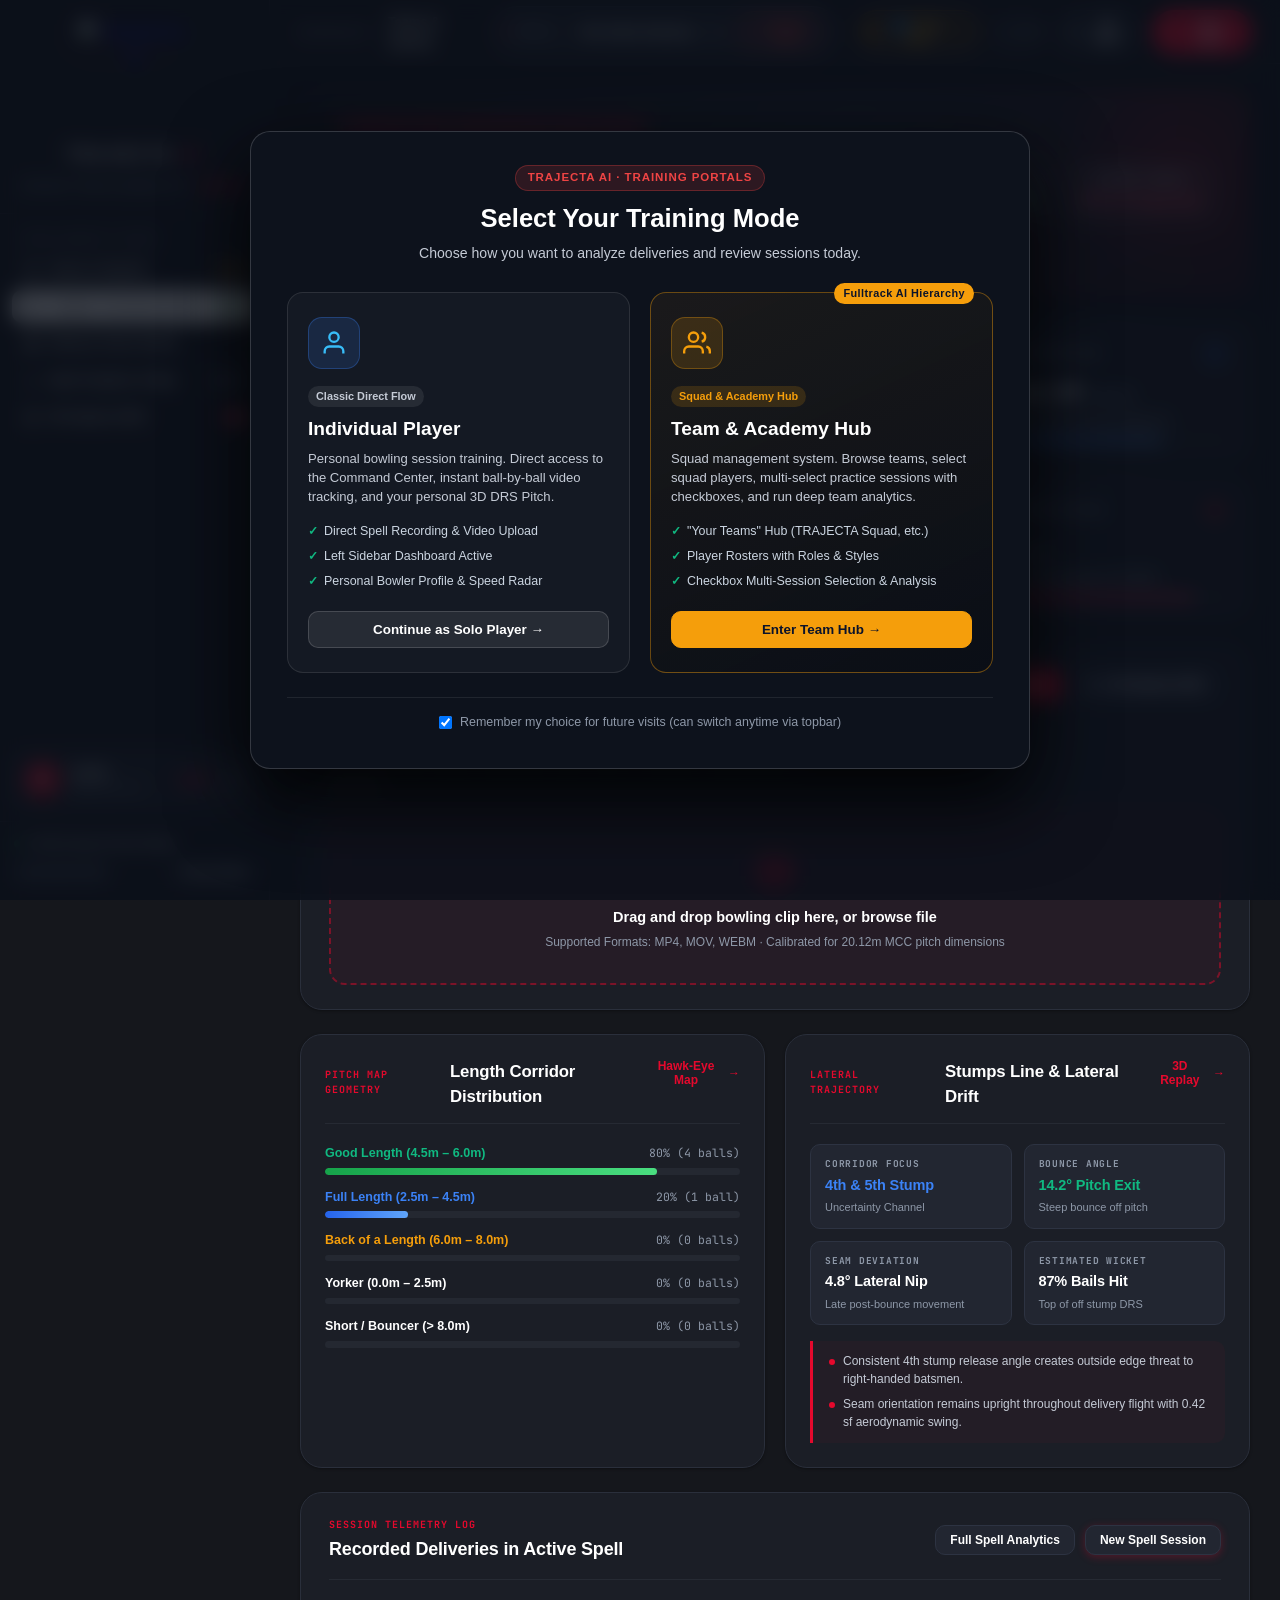
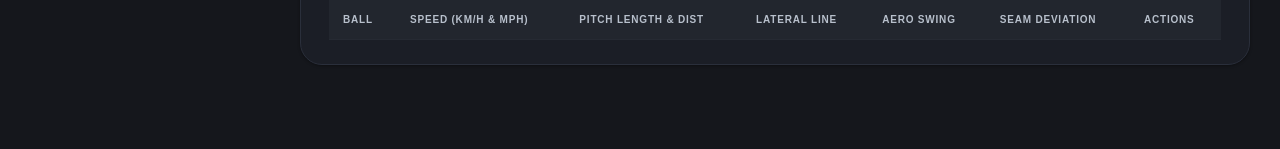
==== index.html @ 7bb3c7e1 "feat: complete Team Player Deliveries Analysis, Batting Insights, and Analysis Reports module redesi" ====
<!DOCTYPE html>
<html lang="en">
<head>
  <meta charset="UTF-8">
  <meta name="viewport" content="width=device-width, initial-scale=1.0">
  <title>TRAJECTA AI | Cricket Bowling Analysis & Session Tracking</title>
  <link rel="icon" type="image/png" href="/favicon.png">
  <link rel="apple-touch-icon" href="/favicon.png">
  <link rel="preconnect" href="https://fonts.googleapis.com">
  <link rel="preconnect" href="https://fonts.gstatic.com" crossorigin>
  <link href="https://fonts.googleapis.com/css2?family=Outfit:wght@400;500;600;700;800&family=JetBrains+Mono:wght@400;500;600;700&display=swap" rel="stylesheet">
  <link rel="stylesheet" href="/styles.css">
  <!-- Three.js 3D Stadium DRS Engine -->
  <script src="https://cdnjs.cloudflare.com/ajax/libs/three.js/r128/three.min.js"></script>
  <script src="https://cdn.jsdelivr.net/npm/three@0.128.0/examples/js/controls/OrbitControls.js"></script>
  <script src="https://cdn.jsdelivr.net/npm/three@0.128.0/examples/js/loaders/GLTFLoader.js"></script>
</head>
<body class="dark-theme">

  <!-- ========================================================
       TRAJECTA.AI — AWWWARDS-CALIBER DASHBOARD APPLICATION SHELL
  ======================================================== -->
  <div class="dashboard-app-wrapper" id="dashboard-app">

    <!-- ========================================================
         LEFT DASHBOARD SIDEBAR NAVIGATION
    ======================================================== -->
    <aside class="dashboard-sidebar" id="dashboard-sidebar">
      
      <!-- Brand Header -->
      <div class="sidebar-brand-box">
        <a href="javascript:void(0)" onclick="switchDashboardView('overview')" class="sidebar-logo-link" title="TRAJECTA AI">
          <img src="/logo.png" alt="TRAJECTA AI" class="sidebar-brand-logo" />
          <span class="sidebar-brand-title">TRAJECTA<span class="brand-accent">.AI</span></span>
        </a>
        <div class="sidebar-brand-badge-row">
          <span class="sidebar-brand-tag">CRICKET INTELLIGENCE OS</span>
          <span class="sidebar-version-pill">v2.4 Pro</span>
        </div>
      </div>

      <!-- Main Navigation Menu -->
      <nav class="sidebar-nav-container">
        <div class="sidebar-group-label">INTELLIGENCE &amp; VISION</div>
        
        <div class="sidebar-rubber-nav-track" id="sidebar-rubber-nav-track">
          <div class="sidebar-rubber-thumb" id="sidebar-rubber-thumb"></div>
        
        <button type="button" class="sidebar-nav-item" data-view="teams-hub" onclick="switchDashboardView('teams-hub')">
          <span class="sidebar-nav-icon">
            <svg width="15" height="15" viewBox="0 0 24 24" fill="none" stroke="currentColor" stroke-width="2"><path d="M17 21v-2a4 4 0 0 0-4-4H5a4 4 0 0 0-4 4v2"/><circle cx="9" cy="7" r="4"/><path d="M23 21v-2a4 4 0 0 0-3-3.87"/><path d="M16 3.13a4 4 0 0 1 0 7.75"/></svg>
          </span>
          <span class="sidebar-nav-text">Teams &amp; Squads</span>
          <span class="sidebar-nav-pill pill-amber">Hub</span>
        </button>

        <button type="button" class="sidebar-nav-item active" data-view="overview" onclick="switchDashboardView('overview')">
          <span class="sidebar-nav-icon">
            <svg width="15" height="15" viewBox="0 0 24 24" fill="none" stroke="currentColor" stroke-width="2"><rect x="3" y="3" width="7" height="9" rx="1"/><rect x="14" y="3" width="7" height="5" rx="1"/><rect x="14" y="12" width="7" height="9" rx="1"/><rect x="3" y="16" width="7" height="5" rx="1"/></svg>
          </span>
          <span class="sidebar-nav-text">Insights Command Center</span>
          <span class="sidebar-nav-pill">Live</span>
        </button>

        <button type="button" class="sidebar-nav-item" data-view="delivery-studio" onclick="switchDashboardView('delivery-studio')">
          <span class="sidebar-nav-icon">
            <svg width="15" height="15" viewBox="0 0 24 24" fill="none" stroke="currentColor" stroke-width="2"><circle cx="12" cy="12" r="10"/><circle cx="12" cy="12" r="6"/><circle cx="12" cy="12" r="2"/></svg>
          </span>
          <span class="sidebar-nav-text">Delivery Vision Studio</span>
        </button>

        <button type="button" class="sidebar-nav-item" data-view="spell-insights" onclick="switchDashboardView('spell-insights')">
          <span class="sidebar-nav-icon">
            <svg width="15" height="15" viewBox="0 0 24 24" fill="none" stroke="currentColor" stroke-width="2"><line x1="18" y1="20" x2="18" y2="10"/><line x1="12" y1="20" x2="12" y2="4"/><line x1="6" y1="20" x2="6" y2="14"/></svg>
          </span>
          <span class="sidebar-nav-text">Spell Analytics &amp; Map</span>
          <span class="sidebar-nav-badge">5-Ball</span>
        </button>

        <button type="button" class="sidebar-nav-item" data-view="stadium-3d" onclick="openStadiumDRSModal()">
          <span class="sidebar-nav-icon">
            <svg width="15" height="15" viewBox="0 0 24 24" fill="none" stroke="currentColor" stroke-width="2"><path d="M21 16V8a2 2 0 0 0-1-1.73l-7-4a2 2 0 0 0-2 0l-7 4A2 2 0 0 0 3 8v8a2 2 0 0 0 1 1.73l7 4a2 2 0 0 0 2 0l7-4A2 2 0 0 0 21 16z"/><polyline points="3.27 6.96 12 12.01 20.73 6.96"/><line x1="12" y1="22.08" x2="12" y2="12"/></svg>
          </span>
          <span class="sidebar-nav-text">3D Stadium DRS</span>
          <span class="sidebar-nav-tag-hot">3D</span>
        </button>
        </div>
      </nav>

      <!-- Active Bowler Profile Card with Edit Option (Bottom of Sidebar) -->
      <div class="sidebar-bowler-card sidebar-bowler-card-bottom" onclick="onSidebarBowlerCardClick(event)" title="Active Bowler Spell · Click to open Delivery Vision Studio">
        <div class="sidebar-bowler-avatar" id="sidebar-bowler-avatar-container">
          <span id="sidebar-bowler-initials">SA</span>
          <img id="sidebar-bowler-img" class="sidebar-bowler-img hidden" src="" alt="Bowler" />
        </div>
        <div class="sidebar-bowler-meta">
          <span class="sidebar-bowler-name" id="sidebar-bowler-name">sandy</span>
          <span class="sidebar-bowler-style" id="sidebar-bowler-style">Right-arm Fast</span>
        </div>
        <div class="sidebar-bowler-right">
          <span class="sidebar-spell-badge" id="sidebar-spell-progress">8/3 b</span>
          <button type="button" class="sidebar-bowler-edit-btn" onclick="openEditBowlerModal(event)" title="Edit Bowler &amp; Spell Details" aria-label="Edit Bowler Profile">
            <svg width="12" height="12" viewBox="0 0 24 24" fill="none" stroke="currentColor" stroke-width="2.2" stroke-linecap="round" stroke-linejoin="round">
              <path d="M11 4H4a2 2 0 0 0-2 2v14a2 2 0 0 0 2 2h14a2 2 0 0 0 2-2v-7"></path>
              <path d="M18.5 2.5a2.121 2.121 0 0 1 3 3L12 15l-4 1 1-4 9.5-9.5z"></path>
            </svg>
          </button>
        </div>
      </div>

      <!-- Sidebar Footer -->
      <div class="sidebar-footer">
        <div class="sidebar-engine-status">
          <span class="engine-pulse-dot"></span>
          <span class="engine-label">YOLO11 Neural Vision Ready</span>
        </div>
        <div class="sidebar-footer-row">
          <span class="sidebar-mcc-tag">20.12m MCC Pitch</span>
          <button type="button" class="sidebar-theme-toggle" onclick="toggleAppTheme()" title="Toggle Light/Dark Theme">
            <span id="sidebar-theme-icon">Theme Mode</span>
          </button>
        </div>
      </div>
    </aside>

    <!-- Mobile Sidebar Backdrop -->
    <div class="sidebar-mobile-backdrop hidden" id="sidebar-mobile-backdrop" onclick="closeMobileSidebar()"></div>

    <!-- ========================================================
         MAIN DASHBOARD WORKSPACE AREA
    ======================================================== -->
    <div class="dashboard-main-area">

      <!-- Top Command Header Bar -->
      <header class="dashboard-topbar">
        <div class="topbar-left">
          <!-- Dynamic Cricket Logo for Team Portal (Full-Width Header) -->
          <a href="javascript:void(0)" onclick="switchDashboardView('teams-hub')" class="topbar-dynamic-logo-link" id="topbar-dynamic-logo-link" title="TRAJECTA AI Teams Portal">
            <img src="/static/images/trajecta_dynamic_logo_darkmode.png" alt="TRAJECTA.ai" class="topbar-dynamic-brand-img" id="topbar-dynamic-brand-img" />
          </a>

          <button type="button" class="topbar-menu-toggle" id="topbar-sidebar-toggle-btn" onclick="toggleMobileSidebar()" aria-label="Toggle Navigation">
            <span></span><span></span><span></span>
          </button>
          <div class="topbar-breadcrumb">
            <span class="breadcrumb-root" id="breadcrumb-root-label">Dashboard</span>
            <span class="breadcrumb-sep">/</span>
            <span class="breadcrumb-current" id="topbar-breadcrumb-title">Teams &amp; Squads</span>
          </div>
        </div>

        <div class="topbar-center">
          <!-- Active Spell Quick Switcher -->
          <div class="topbar-session-switcher">
            <span class="switcher-dot"></span>
            <span class="switcher-label">Spell:</span>
            <select id="session-select" class="topbar-session-select" onchange="switchActiveSession(this.value)">
              <option value="">-- No Active Session --</option>
            </select>
            <button type="button" class="btn-topbar-delete-spell" id="topbar-delete-spell-btn" onclick="confirmDeleteCurrentSession()" title="Delete Current Spell" aria-label="Delete Current Spell">
              <svg width="12" height="12" viewBox="0 0 24 24" fill="none" stroke="currentColor" stroke-width="2"><polyline points="3 6 5 6 21 6"/><path d="M19 6v14a2 2 0 0 1-2 2H7a2 2 0 0 1-2-2V6m3 0V4a2 2 0 0 1 2-2h4a2 2 0 0 1 2 2v2"/><line x1="10" y1="11" x2="10" y2="17"/><line x1="14" y1="11" x2="14" y2="17"/></svg>
              <span>Delete Spell</span>
            </button>
          </div>
        </div>

        <div class="topbar-right">
          <!-- Back to Team Hub button (shown when analyzing from teams mode) -->
          <button type="button" class="btn-back-to-team-hub hidden" id="btn-back-to-team-hub" onclick="switchDashboardView('teams-hub')" title="Return to Teams & Academy Hub">
            <svg width="13" height="13" viewBox="0 0 24 24" fill="none" stroke="currentColor" stroke-width="2.5"><line x1="19" y1="12" x2="5" y2="12"/><polyline points="12 19 5 12 12 5"/></svg>
            <span>Back to Teams Hub</span>
          </button>
          <!-- Workspace Portal Mode Switcher Pill -->
          <button type="button" class="btn-workspace-mode-switch" id="topbar-mode-btn" onclick="openModeSelectionModal()" title="Switch Workspace: Solo Player vs Team & Academy">
            <span class="mode-bullet" id="topbar-mode-dot"></span>
            <span id="topbar-mode-text">👥 Team Hub</span>
            <svg width="10" height="10" viewBox="0 0 24 24" fill="none" stroke="currentColor" stroke-width="2.5"><polyline points="6 9 12 15 18 9"/></svg>
          </button>

          <!-- Light / Dark Mode Toggle Pill -->
          <button type="button" class="theme-toggle-pill" id="theme-toggle-btn" onclick="toggleAppTheme()" aria-label="Toggle light or dark theme" title="Toggle Light/Dark Theme">
            <span class="theme-opt theme-opt-light" id="theme-icon-sun">
              <svg width="13" height="13" viewBox="0 0 24 24" fill="none" stroke="currentColor" stroke-width="2"><circle cx="12" cy="12" r="5"/><line x1="12" y1="1" x2="12" y2="3"/><line x1="12" y1="21" x2="12" y2="23"/><line x1="4.22" y1="4.22" x2="5.64" y2="5.64"/><line x1="18.36" y1="18.36" x2="19.78" y2="19.78"/><line x1="1" y1="12" x2="3" y2="12"/><line x1="21" y1="12" x2="23" y2="12"/><line x1="4.22" y1="19.78" x2="5.64" y2="18.36"/><line x1="18.36" y1="5.64" x2="19.78" y2="4.22"/></svg>
            </span>
            <span class="theme-opt theme-opt-dark" id="theme-icon-moon">
              <svg width="13" height="13" viewBox="0 0 24 24" fill="none" stroke="currentColor" stroke-width="2"><path d="M21 12.79A9 9 0 1 1 11.21 3 7 7 0 0 0 21 12.79z"/></svg>
            </span>
            <span class="theme-toggle-thumb"></span>
          </button>

          <button type="button" class="btn-topbar-stadium" onclick="openStadiumDRSModal()" title="View in 3D Narendra Modi Stadium DRS">
            <svg width="13" height="13" viewBox="0 0 24 24" fill="none" stroke="currentColor" stroke-width="2"><path d="M21 16V8a2 2 0 0 0-1-1.73l-7-4a2 2 0 0 0-2 0l-7 4A2 2 0 0 0 3 8v8a2 2 0 0 0 1 1.73l7 4a2 2 0 0 0 2 0l7-4A2 2 0 0 0 21 16z"/></svg>
            <span class="btn-text">3D DRS</span>
          </button>

          <button type="button" class="btn-topbar-new-spell" onclick="showNewSessionScreen()" title="Start New Bowling Spell">
            <svg width="12" height="12" viewBox="0 0 24 24" fill="none" stroke="currentColor" stroke-width="2.5"><line x1="12" y1="5" x2="12" y2="19"/><line x1="5" y1="12" x2="19" y2="12"/></svg>
            <span>New Spell</span>
          </button>
        </div>
      </header>

      <!-- Main Content Viewport -->
      <main class="dashboard-content-viewport">

        <!-- ========================================================
             FULLTRACK AI WORKFLOW VIEW 1: "YOUR TEAMS" HUB
        ======================================================== -->
        <!-- ========================================================
             TRAJECTA.AI TEAMS & SQUADS MANAGEMENT HUB (REDESIGNED)
        ======================================================== -->
        <section id="view-teams-hub" class="dashboard-view-panel hidden">
          <!-- 1. Hero Banner: Title & 4 Summary KPI Cards -->
          <div class="teams-mgmt-hero">
            <div class="tm-hero-left">
              <span class="tm-badge-overline">TEAM MANAGEMENT</span>
              <h1 class="tm-hero-title">Your Teams</h1>
              <p class="tm-hero-sub">Manage your cricket teams, squads, players and training sessions</p>
            </div>
            
            <!-- 4 Summary KPI Cards -->
            <div class="tm-summary-grid" id="tm-summary-grid">
              <div class="tm-summary-card">
                <div class="tm-icon-box icon-red">
                  <svg width="20" height="20" viewBox="0 0 24 24" fill="none" stroke="currentColor" stroke-width="2.2"><path d="M17 21v-2a4 4 0 0 0-4-4H5a4 4 0 0 0-4 4v2"/><circle cx="9" cy="7" r="4"/><path d="M23 21v-2a4 4 0 0 0-3-3.87"/><path d="M16 3.13a4 4 0 0 1 0 7.75"/></svg>
                </div>
                <div class="tm-sc-meta">
                  <span class="tm-sc-label">Total Teams</span>
                  <span class="tm-sc-val" id="summary-total-teams">4</span>
                  <span class="tm-sc-sub" id="summary-teams-sub">2 Active + 2 Archived</span>
                </div>
              </div>

              <div class="tm-summary-card">
                <div class="tm-icon-box icon-blue">
                  <svg width="20" height="20" viewBox="0 0 24 24" fill="none" stroke="currentColor" stroke-width="2.2"><path d="M20 21v-2a4 4 0 0 0-4-4H8a4 4 0 0 0-4 4v2"/><circle cx="12" cy="7" r="4"/></svg>
                </div>
                <div class="tm-sc-meta">
                  <span class="tm-sc-label">Total Players</span>
                  <span class="tm-sc-val" id="summary-total-players">68</span>
                  <span class="tm-sc-sub" id="summary-players-sub">Across all teams</span>
                </div>
              </div>

              <div class="tm-summary-card">
                <div class="tm-icon-box icon-green">
                  <svg width="20" height="20" viewBox="0 0 24 24" fill="none" stroke="currentColor" stroke-width="2.2"><rect x="3" y="3" width="7" height="7" rx="1.5"/><rect x="14" y="3" width="7" height="7" rx="1.5"/><rect x="14" y="14" width="7" height="7" rx="1.5"/><rect x="3" y="14" width="7" height="7" rx="1.5"/></svg>
                </div>
                <div class="tm-sc-meta">
                  <span class="tm-sc-label">Total Squads</span>
                  <span class="tm-sc-val" id="summary-total-squads">8</span>
                  <span class="tm-sc-sub" id="summary-squads-sub">Senior + Junior + Academy</span>
                </div>
              </div>

              <div class="tm-summary-card">
                <div class="tm-icon-box icon-purple">
                  <svg width="20" height="20" viewBox="0 0 24 24" fill="none" stroke="currentColor" stroke-width="2.2"><line x1="18" y1="20" x2="18" y2="10"/><line x1="12" y1="20" x2="12" y2="4"/><line x1="6" y1="20" x2="6" y2="14"/></svg>
                </div>
                <div class="tm-sc-meta">
                  <span class="tm-sc-label">Total Sessions</span>
                  <span class="tm-sc-val" id="summary-total-sessions">24</span>
                  <span class="tm-sc-sub" id="summary-sessions-sub">Last 30 days</span>
                </div>
              </div>
            </div>
          </div>

          <!-- 2. Team Management Toolbar -->
          <div class="teams-mgmt-toolbar">
            <div class="tm-toolbar-left">
              <!-- Search teams, squads or coaches -->
              <div class="tm-search-box">
                <svg width="15" height="15" viewBox="0 0 24 24" fill="none" stroke="currentColor" stroke-width="2.2"><circle cx="11" cy="11" r="8"/><line x1="21" y1="21" x2="16.65" y2="16.65"/></svg>
                <input type="text" id="tm-search-input" class="tm-search-input" placeholder="Search teams, squads or coaches..." oninput="onTmSearchInput(this.value)" />
                <button type="button" id="tm-search-clear" class="tm-search-clear hidden" onclick="clearTmSearch()" title="Clear search">&times;</button>
              </div>

              <!-- Filter Tabs: All Teams, Active, Archived -->
              <div class="tm-filter-tabs">
                <button type="button" class="tm-filter-pill active" id="filter-all-teams" onclick="setTmFilter('all')">
                  <svg width="13" height="13" viewBox="0 0 24 24" fill="none" stroke="currentColor" stroke-width="2"><rect x="3" y="3" width="7" height="7"/><rect x="14" y="3" width="7" height="7"/><rect x="14" y="14" width="7" height="7"/><rect x="3" y="14" width="7" height="7"/></svg>
                  <span>All Teams</span>
                  <span class="tm-pill-count" id="count-all-teams">(4)</span>
                </button>
                <button type="button" class="tm-filter-pill" id="filter-active-teams" onclick="setTmFilter('active')">
                  <span class="tm-dot-indicator"></span>
                  <span>Active</span>
                  <span class="tm-pill-count" id="count-active-teams">(2)</span>
                </button>
                <button type="button" class="tm-filter-pill" id="filter-archived-teams" onclick="setTmFilter('archived')">
                  <svg width="13" height="13" viewBox="0 0 24 24" fill="none" stroke="currentColor" stroke-width="2"><polyline points="21 8 21 21 3 21 3 8"/><rect x="1" y="3" width="22" height="5"/><line x1="10" y1="12" x2="14" y2="12"/></svg>
                  <span>Archived</span>
                  <span class="tm-pill-count" id="count-archived-teams">(2)</span>
                </button>
              </div>
            </div>

            <div class="tm-toolbar-right">
              <!-- Cricket Format Dropdown -->
              <div class="tm-select-wrap">
                <select id="tm-format-filter" class="tm-select" onchange="onTmFormatChange(this.value)">
                  <option value="all">All Formats</option>
                  <option value="T20">T20</option>
                  <option value="ODI">ODI</option>
                  <option value="Test">Test</option>
                  <option value="Practice">Practice</option>
                  <option value="Academy">Academy</option>
                </select>
                <svg class="tm-select-icon" width="11" height="11" viewBox="0 0 24 24" fill="none" stroke="currentColor" stroke-width="2.5"><polyline points="6 9 12 15 18 9"/></svg>
              </div>

              <!-- Sorting Dropdown -->
              <div class="tm-select-wrap">
                <select id="tm-sort-select" class="tm-select" onchange="onTmSortChange(this.value)">
                  <option value="updated">Recently Updated</option>
                  <option value="name-asc">Team Name A–Z</option>
                  <option value="name-desc">Team Name Z–A</option>
                  <option value="players">Most Players</option>
                  <option value="sessions">Most Sessions</option>
                  <option value="created">Recently Created</option>
                </select>
                <svg class="tm-select-icon" width="11" height="11" viewBox="0 0 24 24" fill="none" stroke="currentColor" stroke-width="2.5"><polyline points="6 9 12 15 18 9"/></svg>
              </div>

              <!-- Refresh Button -->
              <button type="button" class="tm-btn-refresh" id="tm-refresh-btn" onclick="refreshTmTeams()" title="Refresh Teams Data">
                <svg width="13" height="13" viewBox="0 0 24 24" fill="none" stroke="currentColor" stroke-width="2.2"><path d="M23 4v6h-6"/><path d="M1 20v-6h6"/><path d="M3.51 9a9 9 0 0 1 14.85-3.36L23 10M1 14l4.64 4.36A9 9 0 0 0 20.49 15"/></svg>
                <span>Refresh</span>
              </button>

              <!-- New Team CTA Button -->
              <button type="button" class="tm-btn-new-team" onclick="openNewTeamWizard()">
                <svg width="13" height="13" viewBox="0 0 24 24" fill="none" stroke="currentColor" stroke-width="2.5"><line x1="12" y1="5" x2="12" y2="19"/><line x1="5" y1="12" x2="19" y2="12"/></svg>
                <span>New Team</span>
              </button>
            </div>
          </div>

          <!-- 3. Teams Cards Grid (3 Columns) -->
          <div class="tm-teams-grid" id="teams-roster-grid">
            <!-- Dynamically populated team cards + "+ Create a New Team" dashed card -->
          </div>
        </section>

        <!-- ========================================================
             FULLTRACK AI WORKFLOW VIEW 2: TEAM DETAILS / PLAYER ROSTER
        ======================================================== -->
        <!-- ========================================================
             TRAJECTA.AI VIEW 2: TEAM DETAILS & PLAYER ROSTER (REDESIGNED)
        ======================================================== -->
        <section id="view-player-roster" class="dashboard-view-panel hidden">
          <!-- 1. Compact Team Information Header Card -->
          <div class="roster-team-header-card">
            <div class="rth-left">
              <button type="button" class="btn-roster-back" onclick="switchDashboardView('teams-hub')" title="Back to Teams Hub">
                <svg width="18" height="18" viewBox="0 0 24 24" fill="none" stroke="currentColor" stroke-width="2.5"><line x1="19" y1="12" x2="5" y2="12"/><polyline points="12 19 5 12 12 5"/></svg>
              </button>
              
              <div class="rth-emblem-box">
                <img id="roster-view-team-logo" src="/static/images/coastal_warriors_tiger.jpg" alt="Team Crest" onerror="this.onerror=null;this.src='/static/images/logo.png';" />
              </div>

              <div class="rth-info">
                <div class="rth-title-row">
                  <h1 class="rth-team-name" id="roster-view-team-name">Coastal Warriors</h1>
                  <span class="rth-status-pill pill-active" id="roster-view-team-status">Active</span>
                </div>
                <div class="rth-meta-row">
                  <span class="rth-meta-category" id="roster-view-team-category">Senior Men's Team</span>
                  <span class="rth-divider">•</span>
                  <span class="rth-meta-location" id="roster-view-team-location">Kakinada, AP</span>
                  <span class="rth-divider">•</span>
                  <div class="rth-formats-wrap" id="roster-view-team-formats">
                    <span class="rth-format-pill">T20</span>
                    <span class="rth-format-pill">ODI</span>
                    <span class="rth-format-pill">Practice</span>
                  </div>
                </div>
              </div>
            </div>

            <div class="rth-right">
              <!-- 4 Compact Summary KPI Stat Cards -->
              <div class="rth-kpi-grid">
                <div class="rth-kpi-card">
                  <div class="rth-kpi-icon icon-red">
                    <svg width="16" height="16" viewBox="0 0 24 24" fill="none" stroke="currentColor" stroke-width="2.2"><path d="M20 21v-2a4 4 0 0 0-4-4H8a4 4 0 0 0-4 4v2"/><circle cx="12" cy="7" r="4"/></svg>
                  </div>
                  <div class="rth-kpi-meta">
                    <span class="rth-kpi-val" id="rth-kpi-total-players">18</span>
                    <span class="rth-kpi-lbl">Players</span>
                  </div>
                </div>

                <div class="rth-kpi-card">
                  <div class="rth-kpi-icon icon-blue">
                    <svg width="16" height="16" viewBox="0 0 24 24" fill="none" stroke="currentColor" stroke-width="2.2"><path d="M17 21v-2a4 4 0 0 0-4-4H5a4 4 0 0 0-4 4v2"/><circle cx="9" cy="7" r="4"/><path d="M23 21v-2a4 4 0 0 0-3-3.87"/><path d="M16 3.13a4 4 0 0 1 0 7.75"/></svg>
                  </div>
                  <div class="rth-kpi-meta">
                    <span class="rth-kpi-val" id="rth-kpi-total-squads">3</span>
                    <span class="rth-kpi-lbl">Squads</span>
                  </div>
                </div>

                <div class="rth-kpi-card">
                  <div class="rth-kpi-icon icon-orange">
                    <svg width="16" height="16" viewBox="0 0 24 24" fill="currentColor"><rect x="3" y="10" width="4" height="10" rx="1"/><rect x="10" y="5" width="4" height="15" rx="1"/><rect x="17" y="2" width="4" height="18" rx="1"/></svg>
                  </div>
                  <div class="rth-kpi-meta">
                    <span class="rth-kpi-val" id="rth-kpi-total-sessions">12</span>
                    <span class="rth-kpi-lbl">Sessions</span>
                  </div>
                </div>

                <div class="rth-kpi-card">
                  <div class="rth-kpi-icon icon-green">
                    <svg width="22" height="22" viewBox="0 0 36 36" class="rth-donut-svg">
                      <path class="circle-bg" d="M18 2.0845 a 15.9155 15.9155 0 0 1 0 31.831 a 15.9155 15.9155 0 0 1 0 -31.831" fill="none" stroke="#24262F" stroke-width="3.8"/>
                      <path class="circle" id="rth-donut-circle" stroke-dasharray="86, 100" d="M18 2.0845 a 15.9155 15.9155 0 0 1 0 31.831 a 15.9155 15.9155 0 0 1 0 -31.831" fill="none" stroke="#00C58A" stroke-width="3.8" stroke-linecap="round"/>
                    </svg>
                  </div>
                  <div class="rth-kpi-meta">
                    <span class="rth-kpi-val" id="rth-kpi-active-pct">86%</span>
                    <span class="rth-kpi-lbl">Active Players</span>
                  </div>
                </div>
              </div>

              <!-- Team Settings Button -->
              <button type="button" class="btn-rth-settings" onclick="openTeamSettingsModal()" title="Team Settings">
                <svg width="15" height="15" viewBox="0 0 24 24" fill="none" stroke="currentColor" stroke-width="2"><circle cx="12" cy="12" r="3"/><path d="M19.4 15a1.65 1.65 0 0 0 .33 1.82l.06.06a2 2 0 0 1 0 2.83 2 2 0 0 1-2.83 0l-.06-.06a1.65 1.65 0 0 0-1.82-.33 1.65 1.65 0 0 0-1 1.51V21a2 2 0 0 1-2 2 2 2 0 0 1-2-2v-.09A1.65 1.65 0 0 0 9 19.4a1.65 1.65 0 0 0-1.82.33l-.06.06a2 2 0 0 1-2.83 0 2 2 0 0 1 0-2.83l.06-.06a1.65 1.65 0 0 0 .33-1.82 1.65 1.65 0 0 0-1.51-1H3a2 2 0 0 1-2-2 2 2 0 0 1 2-2h.09A1.65 1.65 0 0 0 4.6 9a1.65 1.65 0 0 0-.33-1.82l-.06-.06a2 2 0 0 1 0-2.83 2 2 0 0 1 2.83 0l.06.06a1.65 1.65 0 0 0 1.82.33H9a1.65 1.65 0 0 0 1-1.51V3a2 2 0 0 1 2-2 2 2 0 0 1 2 2v.09a1.65 1.65 0 0 0 1 1.51 1.65 1.65 0 0 0 1.82-.33l.06-.06a2 2 0 0 1 2.83 0 2 2 0 0 1 0 2.83l-.06.06a1.65 1.65 0 0 0-.33 1.82V9a1.65 1.65 0 0 0 1.51 1H21a2 2 0 0 1 2 2 2 2 0 0 1-2 2h-.09a1.65 1.65 0 0 0-1.51 1z"/></svg>
                <span>Team Settings</span>
              </button>
            </div>
          </div>

          <!-- 2. Internal Horizontal Navigation Tabs -->
          <div class="roster-nav-tabs-bar">
            <button class="rnt-tab active" id="tab-btn-players" onclick="switchRosterInternalTab('players')">
              <svg width="15" height="15" viewBox="0 0 24 24" fill="none" stroke="currentColor" stroke-width="2"><path d="M20 21v-2a4 4 0 0 0-4-4H8a4 4 0 0 0-4 4v2"/><circle cx="12" cy="7" r="4"/></svg>
              <span>Players (<span id="rnt-players-count">18</span>)</span>
            </button>
            <button class="rnt-tab" id="tab-btn-squads" onclick="switchRosterInternalTab('squads')">
              <svg width="15" height="15" viewBox="0 0 24 24" fill="none" stroke="currentColor" stroke-width="2"><path d="M17 21v-2a4 4 0 0 0-4-4H5a4 4 0 0 0-4 4v2"/><circle cx="9" cy="7" r="4"/><path d="M23 21v-2a4 4 0 0 0-3-3.87"/><path d="M16 3.13a4 4 0 0 1 0 7.75"/></svg>
              <span>Squads (<span id="rnt-squads-count">3</span>)</span>
            </button>
            <button class="rnt-tab" id="tab-btn-sessions" onclick="switchRosterInternalTab('sessions')">
              <svg width="15" height="15" viewBox="0 0 24 24" fill="currentColor"><rect x="3" y="10" width="4" height="10" rx="1"/><rect x="10" y="5" width="4" height="15" rx="1"/><rect x="17" y="2" width="4" height="18" rx="1"/></svg>
              <span>Sessions (<span id="rnt-sessions-count">12</span>)</span>
            </button>
            <button class="rnt-tab" id="tab-btn-analytics" onclick="switchRosterInternalTab('analytics')">
              <svg width="15" height="15" viewBox="0 0 24 24" fill="none" stroke="currentColor" stroke-width="2"><line x1="18" y1="20" x2="18" y2="10"/><line x1="12" y1="20" x2="12" y2="4"/><line x1="6" y1="20" x2="6" y2="14"/></svg>
              <span>Team Analytics</span>
            </button>
            <button class="rnt-tab" id="tab-btn-comparison" onclick="switchRosterInternalTab('comparison')">
              <svg width="15" height="15" viewBox="0 0 24 24" fill="none" stroke="currentColor" stroke-width="2"><line x1="4" y1="21" x2="4" y2="14"/><line x1="4" y1="10" x2="4" y2="3"/><line x1="12" y1="21" x2="12" y2="12"/><line x1="12" y1="8" x2="12" y2="3"/><line x1="20" y1="21" x2="20" y2="16"/><line x1="20" y1="12" x2="20" y2="3"/><line x1="1" y1="14" x2="7" y2="14"/><line x1="9" y1="8" x2="15" y2="8"/><line x1="17" y1="16" x2="23" y2="16"/></svg>
              <span>Player Comparison</span>
            </button>
            <button class="rnt-tab" id="tab-btn-reports" onclick="switchRosterInternalTab('reports')">
              <svg width="15" height="15" viewBox="0 0 24 24" fill="none" stroke="currentColor" stroke-width="2"><path d="M14 2H6a2 2 0 0 0-2 2v16a2 2 0 0 0 2 2h12a2 2 0 0 0 2-2V8z"/><polyline points="14 2 14 8 20 8"/><line x1="16" y1="13" x2="8" y2="13"/><line x1="16" y1="17" x2="8" y2="17"/><polyline points="10 9 9 9 8 9"/></svg>
              <span>Reports</span>
            </button>
          </div>

          <!-- 3. Tab Body 1: Players Management -->
          <div class="roster-tab-view" id="roster-tab-players">
            <!-- Complete Player Management Toolbar -->
            <div class="roster-toolbar">
              <div class="rt-search-box">
                <svg width="15" height="15" viewBox="0 0 24 24" fill="none" stroke="currentColor" stroke-width="2"><circle cx="11" cy="11" r="8"/><line x1="21" y1="21" x2="16.65" y2="16.65"/></svg>
                <input type="text" id="roster-search-field" placeholder="Search players by name, role, or initials..." oninput="onRosterSearchInput(this.value)" />
                <button type="button" class="rt-search-clear hidden" id="roster-search-clear" onclick="clearRosterSearch()">&times;</button>
              </div>

              <div class="rt-filters-row">
                <!-- Status Pill Dropdown (Red highlight matching screenshot) -->
                <div class="rt-custom-dropdown" id="dropdown-status-wrap">
                  <button type="button" class="rt-filter-pill-btn active-pill" id="btn-status-filter-toggle" onclick="toggleStatusDropdownMenu()">
                    <span id="label-status-filter">All Players (<span id="count-status-filter">18</span>)</span>
                    <svg width="10" height="10" viewBox="0 0 24 24" fill="none" stroke="currentColor" stroke-width="2.5"><polyline points="6 9 12 15 18 9"/></svg>
                  </button>
                  <div class="rt-dropdown-menu hidden" id="menu-status-options">
                    <button type="button" onclick="selectStatusFilter('all')">All Players (<span id="dd-count-all">18</span>)</button>
                    <button type="button" onclick="selectStatusFilter('active')">Active Players (<span id="dd-count-active">16</span>)</button>
                    <button type="button" onclick="selectStatusFilter('inactive')">Inactive Players (<span id="dd-count-inactive">2</span>)</button>
                  </div>
                </div>

                <!-- Role Filter -->
                <select class="rt-select-control" id="roster-filter-role" onchange="onRosterFilterChange()">
                  <option value="all">All Roles</option>
                  <option value="Bowler">Bowler</option>
                  <option value="Batter">Batter</option>
                  <option value="All-rounder">All-rounder</option>
                  <option value="Wicketkeeper">Wicketkeeper</option>
                </select>

                <!-- Squad Filter -->
                <select class="rt-select-control" id="roster-filter-squad" onchange="onRosterFilterChange()">
                  <option value="all">All Squads</option>
                </select>

                <!-- Format Filter -->
                <select class="rt-select-control" id="roster-filter-format" onchange="onRosterFilterChange()">
                  <option value="all">All Formats</option>
                  <option value="T20">T20</option>
                  <option value="ODI">ODI</option>
                  <option value="Practice">Practice</option>
                </select>

                <!-- Status Filter -->
                <select class="rt-select-control" id="roster-filter-status" onchange="onRosterFilterChange()">
                  <option value="all">Status</option>
                  <option value="Active">Active</option>
                  <option value="Inactive">Inactive</option>
                </select>

                <!-- Sort Filter -->
                <select class="rt-select-control" id="roster-filter-sort" onchange="onRosterFilterChange()">
                  <option value="name_asc">Sort: Name A–Z</option>
                  <option value="name_desc">Sort: Name Z–A</option>
                  <option value="recent">Recently Added</option>
                  <option value="jersey">Jersey Number</option>
                  <option value="spells">Most Spells</option>
                </select>
              </div>

              <div class="rt-actions-row">
                <button type="button" class="btn-rt-refresh" id="btn-roster-refresh" onclick="refreshRosterData()" title="Refresh Roster">
                  <svg width="13" height="13" viewBox="0 0 24 24" fill="none" stroke="currentColor" stroke-width="2.2"><path d="M23 4v6h-6"/><path d="M1 20v-6h6"/><path d="M3.51 9a9 9 0 0 1 14.85-3.36L23 10M1 14l4.64 4.36A9 9 0 0 0 20.49 15"/></svg>
                  <span>Refresh</span>
                </button>

                <button type="button" class="btn-rt-add-player" onclick="openAddPlayerModal()" title="Add New or Existing Player">
                  <svg width="14" height="14" viewBox="0 0 24 24" fill="none" stroke="currentColor" stroke-width="2.5"><line x1="12" y1="5" x2="12" y2="19"/><line x1="5" y1="12" x2="19" y2="12"/></svg>
                  <span>Add Player</span>
                </button>
              </div>
            </div>

            <!-- Dynamic Player Cards Grid -->
            <div class="roster-players-grid" id="players-roster-grid">
              <!-- Rendered via renderPlayersGrid() -->
            </div>
          </div>

          <!-- 4. Tab Body 2: Squads Management (Tab 2) -->
          <div class="roster-tab-view hidden" id="roster-tab-squads">
            <div class="squads-mgmt-header">
              <div class="smh-left">
                <h3 class="smh-title">Team Squads</h3>
                <p class="smh-sub">Organize your players into tactical squads, pace batteries, and matchday units</p>
              </div>
              <button type="button" class="btn-rt-add-player" onclick="openCreateSquadModal()">
                <svg width="14" height="14" viewBox="0 0 24 24" fill="none" stroke="currentColor" stroke-width="2.5"><line x1="12" y1="5" x2="12" y2="19"/><line x1="5" y1="12" x2="19" y2="12"/></svg>
                <span>Create Squad</span>
              </button>
            </div>
            <div class="squads-list-grid" id="squads-list-grid">
              <!-- Rendered via renderSquadsGrid() -->
            </div>
          </div>

          <!-- 5. Tab Body 3: Sessions Placeholder / Integration -->
          <div class="roster-tab-view hidden" id="roster-tab-sessions">
            <div class="roster-tab-placeholder">
              <div class="rtp-icon icon-orange">
                <svg width="28" height="28" viewBox="0 0 24 24" fill="currentColor"><rect x="3" y="10" width="4" height="10" rx="1"/><rect x="10" y="5" width="4" height="15" rx="1"/><rect x="17" y="2" width="4" height="18" rx="1"/></svg>
              </div>
              <h3 class="rtp-title">Team Training Sessions</h3>
              <p class="rtp-sub">Select any individual player card to view their recorded delivery sessions and start multi-session DRS analysis.</p>
              <button type="button" class="btn-primary" onclick="switchRosterInternalTab('players')">View Players Roster</button>
            </div>
          </div>

          <!-- 6. Tab Body 4: Team Analytics Route -->
          <div class="roster-tab-view hidden" id="roster-tab-analytics">
            <div class="roster-tab-placeholder">
              <div class="rtp-icon icon-blue">
                <svg width="28" height="28" viewBox="0 0 24 24" fill="none" stroke="currentColor" stroke-width="2"><line x1="18" y1="20" x2="18" y2="10"/><line x1="12" y1="20" x2="12" y2="4"/><line x1="6" y1="20" x2="6" y2="14"/></svg>
              </div>
              <h3 class="rtp-title">Team Analytics Dashboard</h3>
              <p class="rtp-sub">Comprehensive multi-ball pitch maps, beehive release points, and bowling variation charts.</p>
              <button type="button" class="btn-primary" onclick="switchDashboardView('team-analysis')">Open Team Performance Analytics →</button>
            </div>
          </div>

          <!-- 7. Tab Body 5: Player Comparison Placeholder -->
          <div class="roster-tab-view hidden" id="roster-tab-comparison">
            <div class="roster-tab-placeholder">
              <div class="rtp-icon icon-purple">
                <svg width="28" height="28" viewBox="0 0 24 24" fill="none" stroke="currentColor" stroke-width="2"><line x1="4" y1="21" x2="4" y2="14"/><line x1="4" y1="10" x2="4" y2="3"/><line x1="12" y1="21" x2="12" y2="12"/><line x1="12" y1="8" x2="12" y2="3"/><line x1="20" y1="21" x2="20" y2="16"/><line x1="20" y1="12" x2="20" y2="3"/><line x1="1" y1="14" x2="7" y2="14"/><line x1="9" y1="8" x2="15" y2="8"/><line x1="17" y1="16" x2="23" y2="16"/></svg>
              </div>
              <h3 class="rtp-title">Player Performance Comparison</h3>
              <p class="rtp-sub">Head-to-head release trajectories, speed release consistency, and delivery clustering comparison.</p>
              <span class="rtp-badge">Coming in Next Phase</span>
            </div>
          </div>

          <!-- 8. Tab Body 6: Reports Placeholder -->
          <div class="roster-tab-view hidden" id="roster-tab-reports">
            <div class="roster-tab-placeholder">
              <div class="rtp-icon icon-green">
                <svg width="28" height="28" viewBox="0 0 24 24" fill="none" stroke="currentColor" stroke-width="2"><path d="M14 2H6a2 2 0 0 0-2 2v16a2 2 0 0 0 2 2h12a2 2 0 0 0 2-2V8z"/><polyline points="14 2 14 8 20 8"/><line x1="16" y1="13" x2="8" y2="13"/><line x1="16" y1="17" x2="8" y2="17"/></svg>
              </div>
              <h3 class="rtp-title">Team Roster & Match Reports</h3>
              <p class="rtp-sub">Downloadable squad sheets, technical bowling audits, and session trajectory summaries.</p>
              <button type="button" class="btn-primary" onclick="exportTeamRosterCSV()">Export Roster (CSV)</button>
            </div>
          </div>
        </section>

        <!-- =====================================        <!-- ========================================================
             FULLTRACK AI WORKFLOW VIEW 3: SESSION LIBRARY & SELECTION CENTER
        ======================================================== -->
        <section id="view-player-sessions" class="dashboard-view-panel hidden session-library-panel">
          
          <!-- 1. COMPACT PLAYER INFORMATION HEADER CARD -->
          <div class="ps-player-header-card">
            <div class="psh-left-group">
              <button type="button" class="btn-psh-back" onclick="switchDashboardView('player-roster')" title="Back to Players Roster">
                <svg width="18" height="18" viewBox="0 0 24 24" fill="none" stroke="currentColor" stroke-width="2.5"><line x1="19" y1="12" x2="5" y2="12"/><polyline points="12 19 5 12 12 5"/></svg>
              </button>

              <div class="psh-avatar-wrap">
                <div class="psh-avatar-monogram" id="psh-player-avatar">SS</div>
              </div>

              <div class="psh-info-col">
                <div class="psh-name-row">
                  <h2 class="psh-player-name" id="psh-player-name">SS</h2>
                  <span class="psh-squad-badge" id="psh-squad-badge">TRAJECTA Squad</span>
                </div>
                <div class="psh-style-meta" id="psh-player-meta">Fast Bowler &bull; Right Hand Bat &bull; Right-arm Fast</div>
              </div>
            </div>

            <div class="psh-kpi-grid">
              <div class="psh-kpi-card" id="psh-kpi-total-box">
                <div class="psh-kpi-num" id="psh-kpi-total-sessions">09</div>
                <div class="psh-kpi-lbl">Total Sessions</div>
              </div>
              <div class="psh-kpi-card" id="psh-kpi-delivs-box">
                <div class="psh-kpi-num" id="psh-kpi-total-delivs">18</div>
                <div class="psh-kpi-lbl">Total Deliveries</div>
              </div>
              <div class="psh-kpi-card" id="psh-kpi-video-box">
                <div class="psh-kpi-num psh-kpi-video">
                  <span id="psh-kpi-with-video">08</span>
                  <svg width="18" height="18" viewBox="0 0 24 24" fill="currentColor" class="psh-kpi-icon-video"><path d="M17 10.5V7c0-.55-.45-1-1-1H4c-.55 0-1 .45-1 1v10c0 .55.45 1 1 1h12c.55 0 1-.45 1-1v-3.5l4 4v-11l-4 4z"/></svg>
                </div>
                <div class="psh-kpi-lbl">With Video</div>
              </div>
              <div class="psh-kpi-card psh-kpi-incomplete-card" id="psh-kpi-incomplete-box">
                <div class="psh-kpi-num psh-kpi-incomplete">
                  <span id="psh-kpi-incomplete">01</span>
                  <svg width="18" height="18" viewBox="0 0 24 24" fill="none" stroke="currentColor" stroke-width="2.2" class="psh-kpi-icon-incomplete"><path d="M10.29 3.86L1.82 18a2 2 0 0 0 1.71 3h16.94a2 2 0 0 0 1.71-3L13.71 3.86a2 2 0 0 0-3.42 0z"/><line x1="12" y1="9" x2="12" y2="13"/><line x1="12" y1="17" x2="12.01" y2="17"/></svg>
                </div>
                <div class="psh-kpi-lbl">Incomplete</div>
              </div>

              <button type="button" class="btn-psh-profile" onclick="openPlayerProfileFromSessions()" title="View Player Profile">
                <svg width="15" height="15" viewBox="0 0 24 24" fill="none" stroke="currentColor" stroke-width="2"><path d="M20 21v-2a4 4 0 0 0-4-4H8a4 4 0 0 0-4 4v2"/><circle cx="12" cy="7" r="4"/></svg>
                <span>View Player Profile</span>
              </button>
            </div>
          </div>

          <!-- 2. SESSION SEARCH & FILTER TOOLBAR -->
          <div class="ps-toolbar">
            <!-- Search Input -->
            <div class="ps-search-wrap">
              <svg width="15" height="15" viewBox="0 0 24 24" fill="none" stroke="currentColor" stroke-width="2.2" class="ps-search-icon"><circle cx="11" cy="11" r="8"/><line x1="21" y1="21" x2="16.65" y2="16.65"/></svg>
              <input type="text" id="ps-search-input" class="ps-search-input" placeholder="Search sessions by name, date, or notes..." oninput="onSessionSearchInput(this.value)" />
              <button type="button" id="btn-ps-clear-search" class="ps-clear-search-btn hidden" onclick="clearSessionSearch()" title="Clear search">&times;</button>
            </div>

            <!-- Date Range Filter -->
            <div class="ps-filter-control">
              <svg width="14" height="14" viewBox="0 0 24 24" fill="none" stroke="currentColor" stroke-width="2"><rect x="3" y="4" width="18" height="18" rx="2" ry="2"/><line x1="16" y1="2" x2="16" y2="6"/><line x1="8" y1="2" x2="8" y2="6"/><line x1="3" y1="10" x2="21" y2="10"/></svg>
              <div class="ps-filter-select-col">
                <span class="ps-filter-label">Date Range</span>
                <select id="ps-filter-date" class="ps-select-inline" onchange="onSessionFilterChange()">
                  <option value="all" selected>All Time</option>
                  <option value="today">Today</option>
                  <option value="7days">Last 7 Days</option>
                  <option value="30days">Last 30 Days</option>
                  <option value="90days">Last 90 Days</option>
                  <option value="custom">Custom Range...</option>
                </select>
              </div>
            </div>

            <!-- Session Type Filter -->
            <div class="ps-filter-control">
              <svg width="14" height="14" viewBox="0 0 24 24" fill="none" stroke="currentColor" stroke-width="2"><circle cx="12" cy="12" r="10"/><path d="M12 2a14.5 14.5 0 0 0 0 20 14.5 14.5 0 0 0 0-20"/><path d="M2 12h20"/></svg>
              <div class="ps-filter-select-col">
                <span class="ps-filter-label">Session Type</span>
                <select id="ps-filter-type" class="ps-select-inline" onchange="onSessionFilterChange()">
                  <option value="all" selected>All Types</option>
                  <option value="Net Practice">Net Practice</option>
                  <option value="Practice">Practice</option>
                  <option value="Match">Match</option>
                  <option value="Training">Training</option>
                </select>
              </div>
            </div>

            <!-- Recording Status Filter -->
            <div class="ps-filter-control">
              <svg width="14" height="14" viewBox="0 0 24 24" fill="none" stroke="currentColor" stroke-width="2"><circle cx="12" cy="12" r="10"/><circle cx="12" cy="12" r="6"/><circle cx="12" cy="12" r="2"/></svg>
              <div class="ps-filter-select-col">
                <span class="ps-filter-label">Recording Status</span>
                <select id="ps-filter-status" class="ps-select-inline" onchange="onSessionFilterChange()">
                  <option value="all" selected>All Status</option>
                  <option value="Completed">Completed</option>
                  <option value="Incomplete">Incomplete</option>
                  <option value="Processing">Processing</option>
                  <option value="Failed">Failed / Error</option>
                </select>
              </div>
            </div>

            <!-- Video Status Filter -->
            <div class="ps-filter-control">
              <svg width="14" height="14" viewBox="0 0 24 24" fill="none" stroke="currentColor" stroke-width="2"><path d="M23 7l-7 5 7 5V7z"/><rect x="1" y="5" width="15" height="14" rx="2" ry="2"/></svg>
              <div class="ps-filter-select-col">
                <span class="ps-filter-label">Video Status</span>
                <select id="ps-filter-video" class="ps-select-inline" onchange="onSessionFilterChange()">
                  <option value="all" selected>All Videos</option>
                  <option value="available">Video Available</option>
                  <option value="none">No Video</option>
                  <option value="processing">Processing</option>
                  <option value="error">Video Unavailable</option>
                </select>
              </div>
            </div>

            <!-- Sort By -->
            <div class="ps-filter-control">
              <svg width="14" height="14" viewBox="0 0 24 24" fill="none" stroke="currentColor" stroke-width="2"><path d="M7 15l5 5 5-5"/><path d="M7 9l5-5 5 5"/></svg>
              <div class="ps-filter-select-col">
                <span class="ps-filter-label">Sort By</span>
                <select id="ps-filter-sort" class="ps-select-inline" onchange="onSessionFilterChange()">
                  <option value="newest" selected>Newest First</option>
                  <option value="oldest">Oldest First</option>
                  <option value="name-asc">Session Name A–Z</option>
                  <option value="name-desc">Session Name Z–A</option>
                  <option value="delivs-desc">Most Deliveries</option>
                  <option value="delivs-asc">Least Deliveries</option>
                  <option value="recent">Recently Updated</option>
                </select>
              </div>
            </div>

            <!-- Clear Filters Button -->
            <button type="button" class="btn-ps-clear" onclick="resetAllSessionFilters()" title="Reset all filters">
              <svg width="13" height="13" viewBox="0 0 24 24" fill="none" stroke="currentColor" stroke-width="2.2"><path d="M3 12a9 9 0 1 0 9-9 9.75 9.75 0 0 0-6.74 2.74L3 8"/><path d="M3 3v5h5"/></svg>
              <span>Clear Filters</span>
            </button>
          </div>

          <!-- Custom Date Range Picker Bar (Shown when Custom Range is selected) -->
          <div id="ps-custom-date-bar" class="ps-custom-date-bar hidden">
            <span>From:</span>
            <input type="date" id="ps-custom-date-start" class="ps-date-input" onchange="onSessionFilterChange()" />
            <span>To:</span>
            <input type="date" id="ps-custom-date-end" class="ps-date-input" onchange="onSessionFilterChange()" />
            <button type="button" class="btn-ps-date-apply" onclick="onSessionFilterChange()">Apply Range</button>
          </div>

          <!-- 3. CATEGORY TABS & VIEW SWITCHER ROW -->
          <div class="ps-category-row">
            <div class="ps-cat-tabs-wrap">
              <button type="button" class="ps-cat-tab active" id="ps-tab-all" onclick="setSessionCategory('all')">
                All Sessions <span class="ps-cat-badge" id="ps-count-all">(9)</span>
              </button>
              <button type="button" class="ps-cat-tab" id="ps-tab-video" onclick="setSessionCategory('video')">
                With Video <span class="ps-cat-badge" id="ps-count-video">(8)</span>
              </button>
              <button type="button" class="ps-cat-tab" id="ps-tab-incomplete" onclick="setSessionCategory('incomplete')">
                Incomplete <span class="ps-cat-badge" id="ps-count-incomplete">(1)</span>
              </button>
              <button type="button" class="ps-cat-tab" id="ps-tab-net" onclick="setSessionCategory('Net Practice')">
                Net Practice <span class="ps-cat-badge" id="ps-count-net">(6)</span>
              </button>
              <button type="button" class="ps-cat-tab" id="ps-tab-match" onclick="setSessionCategory('Match')">
                Match <span class="ps-cat-badge" id="ps-count-match">(2)</span>
              </button>
            </div>

            <div class="ps-view-switcher">
              <button type="button" class="ps-view-btn active" id="ps-view-grid-btn" onclick="setSessionViewMode('grid')" title="Grid View">
                <svg width="15" height="15" viewBox="0 0 24 24" fill="currentColor"><rect x="3" y="3" width="7" height="7" rx="1"/><rect x="14" y="3" width="7" height="7" rx="1"/><rect x="14" y="14" width="7" height="7" rx="1"/><rect x="3" y="14" width="7" height="7" rx="1"/></svg>
                <span>Grid View</span>
              </button>
              <button type="button" class="ps-view-btn" id="ps-view-list-btn" onclick="setSessionViewMode('list')" title="List View">
                <svg width="15" height="15" viewBox="0 0 24 24" fill="none" stroke="currentColor" stroke-width="2.2"><line x1="8" y1="6" x2="21" y2="6"/><line x1="8" y1="12" x2="21" y2="12"/><line x1="8" y1="18" x2="21" y2="18"/><line x1="3" y1="6" x2="3.01" y2="6"/><line x1="3" y1="12" x2="3.01" y2="12"/><line x1="3" y1="18" x2="3.01" y2="18"/></svg>
                <span>List View</span>
              </button>
            </div>
          </div>

          <!-- 4. SESSION CARDS GRID (DEFAULT) -->
          <div class="ps-sessions-grid" id="player-sessions-grid">
            <!-- Dynamically populated 4-column cards -->
          </div>

          <!-- 5. SESSION TABLE LIST VIEW (ALTERNATIVE) -->
          <div class="ps-sessions-table-wrap hidden" id="player-sessions-table-container">
            <table class="ps-table">
              <thead>
                <tr>
                  <th style="width: 44px; text-align: center;">
                    <input type="checkbox" id="ps-table-master-check" onchange="toggleSelectAllPlayerSessions()" />
                  </th>
                  <th onclick="toggleSortColumn('name')" style="cursor:pointer;">Session Name & ID ⇅</th>
                  <th>Session Type</th>
                  <th onclick="toggleSortColumn('date')" style="cursor:pointer;">Date & Time ⇅</th>
                  <th>Venue</th>
                  <th onclick="toggleSortColumn('deliveries')" style="cursor:pointer;">Deliveries ⇅</th>
                  <th>Video Clips</th>
                  <th>Recording Status</th>
                  <th>Video Status</th>
                  <th style="text-align: right;">Actions</th>
                </tr>
              </thead>
              <tbody id="player-sessions-table-body">
                <!-- Dynamically populated table rows -->
              </tbody>
            </table>
          </div>

          <!-- 6. STICKY SESSION SELECTION ACTION BAR (APPEARS ON SELECTION) -->
          <div class="ps-sticky-action-bar hidden" id="ps-sticky-action-bar">
            <div class="ps-sticky-left">
              <label class="ps-sticky-checkbox-label">
                <input type="checkbox" id="ps-sticky-select-all-check" checked onchange="toggleSelectAllPlayerSessions()" />
                <span id="ps-sticky-select-all-label">Select All (9)</span>
              </label>

              <button type="button" class="btn-ps-sticky-deselect" onclick="deselectAllPlayerSessions()">
                <svg width="14" height="14" viewBox="0 0 24 24" fill="none" stroke="currentColor" stroke-width="2.2"><path d="M3 12a9 9 0 1 0 9-9 9.75 9.75 0 0 0-6.74 2.74L3 8"/><path d="M3 3v5h5"/></svg>
                <span>Deselect All</span>
              </button>

              <div class="ps-sticky-divider"></div>

              <div class="ps-sticky-summary">
                <span class="ps-sticky-count-text" id="ps-sticky-count-text">2 sessions selected</span>
                <span class="ps-sticky-subtext">You can analyze multiple sessions together</span>
              </div>
            </div>

            <div class="ps-sticky-right">
              <button type="button" id="btn-ps-sticky-analyze" class="btn-ps-sticky-analyze" onclick="analyzeSelectedPlayerSessions()">
                <svg width="17" height="17" viewBox="0 0 24 24" fill="currentColor"><polygon points="13 2 3 14 12 14 11 22 21 10 12 10 13 2"/></svg>
                <span id="btn-ps-sticky-analyze-label">Analyze Selected Sessions (2)</span>
                <svg width="16" height="16" viewBox="0 0 24 24" fill="none" stroke="currentColor" stroke-width="2.5"><polyline points="9 18 15 12 9 6"/></svg>
              </button>
            </div>
          </div>

        </section>

        <!-- ========================================================
             FULLTRACK AI WORKFLOW VIEW 4: TEAM PLAYER DELIVERIES ANALYSIS
        ======================================================== -->
        <!-- ========================================================
             FULLTRACK AI WORKFLOW VIEW 4: TEAM PLAYER DELIVERIES ANALYSIS
        ======================================================== -->
        <section id="view-team-analysis" class="dashboard-view-panel hidden">
          <!-- Compact Player Information Banner -->
          <div class="team-analysis-header-card" id="team-analysis-header-card">
            <div class="pib-left">
              <button type="button" class="btn-pib-back" onclick="switchDashboardView('player-sessions')" title="Back to Sessions Selector" id="btn-tah-back" aria-label="Back to Sessions">
                <svg width="16" height="16" viewBox="0 0 24 24" fill="none" stroke="currentColor" stroke-width="2.5"><line x1="19" y1="12" x2="5" y2="12"/><polyline points="12 19 5 12 12 5"/></svg>
              </button>
              <div class="pib-avatar-wrap">
                <div class="pib-avatar" id="tab-player-avatar">SS</div>
              </div>
              <div class="pib-details">
                <div class="pib-name-row">
                  <h1 class="pib-player-name" id="tab-player-title">SS</h1>
                  <span class="pib-session-badge" id="tab-analysis-subtitle">ANALYSIS (9 SESSIONS)</span>
                </div>
                <div class="pib-meta-line" id="tab-player-meta">
                  <span id="tab-team-title">COASTAL WARRIORS</span>
                  <span class="pib-meta-sep">•</span>
                  <span id="tab-squad-title">Pace Battery</span>
                  <span class="pib-meta-sep">•</span>
                  <span id="tab-player-role">Fast Bowler</span>
                  <span class="pib-meta-sep">•</span>
                  <span id="tab-batting-style">Right-hand Bat</span>
                  <span class="pib-meta-sep">•</span>
                  <span id="tab-bowling-style">Right-arm Fast</span>
                </div>
              </div>
            </div>
          </div>

          <!-- Analysis Control Toolbar -->
          <div class="team-analysis-toolbar" id="team-analysis-toolbar">
            <!-- Left Group: Analysis Controls -->
            <div class="tat-left">
              <!-- Bowling / Batting context indicator -->
              <div class="tat-role-pill" id="tat-role-pill" onclick="toggleAnalysisRolePill()" title="Toggle Context Indicator">
                <span class="tat-role-dot" id="tat-role-dot"></span>
                <span id="tat-role-label">ss is Bowling</span>
              </div>

              <!-- Filter Button & Anchored Popover -->
              <div class="tat-filter-anchor" id="tat-filter-anchor">
                <button type="button" class="tat-btn-filter" id="tat-btn-filter" onclick="toggleDeliveriesFilterPopover()">
                  <svg width="13" height="13" viewBox="0 0 24 24" fill="none" stroke="currentColor" stroke-width="2.2"><polygon points="22 3 2 3 10 12.46 10 19 14 21 14 12.46 22 3"/></svg>
                  <span>+ Filter</span>
                  <span class="tat-filter-badge hidden" id="tat-filter-badge">0</span>
                </button>

                <!-- Filter Popover -->
                <div class="tat-filter-popover hidden" id="tat-filter-popover">
                  <div class="tfp-header">
                    <div class="tfp-title-row">
                      <svg width="14" height="14" viewBox="0 0 24 24" fill="none" stroke="currentColor" stroke-width="2.2"><polygon points="22 3 2 3 10 12.46 10 19 14 21 14 12.46 22 3"/></svg>
                      <h4 class="tfp-title">Delivery Filters</h4>
                    </div>
                    <button type="button" class="tfp-btn-clear" onclick="resetDeliveriesFilter()">Clear All</button>
                  </div>
                  <div class="tfp-body">
                    <!-- Bowling Length -->
                    <div class="tfp-group">
                      <label class="tfp-label">Pitch Length Zone</label>
                      <div class="tfp-chips" id="tfp-chips-length">
                        <button type="button" class="dfm-chip active" data-filter="length" data-value="all" onclick="selectFilterChip(this)">All</button>
                        <button type="button" class="dfm-chip" data-filter="length" data-value="yorker" onclick="selectFilterChip(this)">Yorker</button>
                        <button type="button" class="dfm-chip" data-filter="length" data-value="full" onclick="selectFilterChip(this)">Full</button>
                        <button type="button" class="dfm-chip" data-filter="length" data-value="good length" onclick="selectFilterChip(this)">Good Length</button>
                        <button type="button" class="dfm-chip" data-filter="length" data-value="back of length" onclick="selectFilterChip(this)">Back of Length</button>
                        <button type="button" class="dfm-chip" data-filter="length" data-value="short" onclick="selectFilterChip(this)">Short</button>
                      </div>
                    </div>
                    <!-- Bowling Line -->
                    <div class="tfp-group">
                      <label class="tfp-label">Lateral Line</label>
                      <div class="tfp-chips" id="tfp-chips-line">
                        <button type="button" class="dfm-chip active" data-filter="line" data-value="all" onclick="selectFilterChip(this)">All</button>
                        <button type="button" class="dfm-chip" data-filter="line" data-value="outside off" onclick="selectFilterChip(this)">Outside Off</button>
                        <button type="button" class="dfm-chip" data-filter="line" data-value="off stump" onclick="selectFilterChip(this)">Off Stump</button>
                        <button type="button" class="dfm-chip" data-filter="line" data-value="middle" onclick="selectFilterChip(this)">Middle Stump</button>
                        <button type="button" class="dfm-chip" data-filter="line" data-value="leg" onclick="selectFilterChip(this)">Leg Stump</button>
                        <button type="button" class="dfm-chip" data-filter="line" data-value="down leg" onclick="selectFilterChip(this)">Down Leg</button>
                      </div>
                    </div>
                    <!-- Speed Range -->
                    <div class="tfp-group">
                      <label class="tfp-label">Bowling Speed</label>
                      <div class="tfp-chips" id="tfp-chips-speed">
                        <button type="button" class="dfm-chip active" data-filter="speed" data-value="all" onclick="selectFilterChip(this)">All</button>
                        <button type="button" class="dfm-chip" data-filter="speed" data-value="fast" onclick="selectFilterChip(this)">Fast (90+ mph)</button>
                        <button type="button" class="dfm-chip" data-filter="speed" data-value="medium" onclick="selectFilterChip(this)">Medium (80-90)</button>
                        <button type="button" class="dfm-chip" data-filter="speed" data-value="slow" onclick="selectFilterChip(this)">Slow (&lt;80 mph)</button>
                      </div>
                    </div>
                    <!-- Batter Stance / Hand -->
                    <div class="tfp-group">
                      <label class="tfp-label">Batter Hand</label>
                      <div class="tfp-chips" id="tfp-chips-hand">
                        <button type="button" class="dfm-chip active" data-filter="hand" data-value="all" onclick="selectFilterChip(this)">All</button>
                        <button type="button" class="dfm-chip" data-filter="hand" data-value="right" onclick="selectFilterChip(this)">Right Hand</button>
                        <button type="button" class="dfm-chip" data-filter="hand" data-value="left" onclick="selectFilterChip(this)">Left Hand</button>
                      </div>
                    </div>
                  </div>
                  <div class="tfp-footer">
                    <button type="button" class="tfp-btn-apply" onclick="applyDeliveriesFilter()">Apply Filters</button>
                  </div>
                </div>
              </div>

              <!-- Speed unit selector (km/h | mph) -->
              <div class="tat-unit-toggle" id="tat-unit-toggle">
                <button type="button" class="tat-unit-btn" id="tat-unit-kph" onclick="setTeamAnalysisSpeedUnit('kph')">km/h</button>
                <button type="button" class="tat-unit-btn active" id="tat-unit-mph" onclick="setTeamAnalysisSpeedUnit('mph')">mph</button>
              </div>
            </div>

            <!-- Right Group: Report and View Controls -->
            <div class="tat-right">
              <!-- Mode Tabs: Deliveries | Graphs -->
              <div class="tat-view-tabs">
                <button type="button" class="tat-tab-btn active" id="tat-tab-deliveries" onclick="switchTeamAnalysisTab('deliveries')">
                  <svg width="13" height="13" viewBox="0 0 24 24" fill="none" stroke="currentColor" stroke-width="2"><circle cx="12" cy="12" r="10"/><polygon points="10 8 16 12 10 16 10 8"/></svg>
                  <span>Deliveries</span>
                </button>
                <button type="button" class="tat-tab-btn" id="tat-tab-graphs" onclick="switchTeamAnalysisTab('graphs')">
                  <svg width="13" height="13" viewBox="0 0 24 24" fill="none" stroke="currentColor" stroke-width="2"><line x1="18" y1="20" x2="18" y2="10"/><line x1="12" y1="20" x2="12" y2="4"/><line x1="6" y1="20" x2="6" y2="14"/></svg>
                  <span>Graphs</span>
                </button>
              </div>

              <!-- Reports Action Group with status -->
              <div class="tat-reports-group">
                <div class="tat-reports-hint" id="tat-reports-hint">
                  <span id="tat-reports-hint-count">1 saved report</span> on file for this player. 
                  <a href="javascript:void(0)" onclick="openPreviousReportsModal()">Open Previous reports</a>
                </div>
                <div class="tat-reports-btn-row">
                  <button type="button" class="tat-btn-secondary" id="tat-btn-prev-reports" onclick="openPreviousReportsModal()" title="View Saved Reports">
                    <svg width="14" height="14" viewBox="0 0 24 24" fill="none" stroke="currentColor" stroke-width="2"><circle cx="12" cy="12" r="10"/><polyline points="12 6 12 12 16 14"/></svg>
                    <span>Previous reports</span>
                  </button>
                  <div class="tat-dl-container">
                    <button type="button" class="tat-btn-download" onclick="generateAndDownloadTeamReport()" id="tat-btn-report">
                      <svg width="14" height="14" viewBox="0 0 24 24" fill="none" stroke="currentColor" stroke-width="2" id="tat-btn-report-icon"><path d="M21 15v4a2 2 0 0 1-2 2H5a2 2 0 0 1-2-2v-4"/><polyline points="7 10 12 15 17 10"/><line x1="12" y1="15" x2="12" y2="3"/></svg>
                      <span id="tat-btn-report-text">Download Report</span>
                    </button>
                    <span class="tat-dl-status" id="tat-dl-status">Ready to download</span>
                  </div>
                </div>
              </div>
            </div>
          </div>

          <!-- Deliveries View Container -->
          <div id="team-analysis-deliveries-view">
            <!-- Header Summary Row ("101 Deliveries, 2 Sessions" & "Side-by-Side Mode") -->
            <div class="team-analysis-summary-row">
              <h2 class="tas-title" id="tas-deliveries-summary">0 Deliveries, 0 Sessions</h2>
              <button type="button" class="tas-btn-sidebyside" onclick="toggleSideBySideMode()" id="tas-btn-sidebyside" title="Compare Deliveries Side by Side">
                <svg width="15" height="15" viewBox="0 0 24 24" fill="none" stroke="currentColor" stroke-width="2"><rect x="2" y="3" width="9" height="18" rx="2"/><rect x="13" y="3" width="9" height="18" rx="2"/></svg>
                <span>Side-by-Side Mode</span>
              </button>
            </div>

            <!-- Accordions Container -->
            <div class="team-accordions-list" id="team-analysis-accordions-container">
              <!-- Dynamically rendered collapsible session accordions and delivery cards -->
            </div>
          </div>

          <!-- Graphs View Container (Alternate Tab) -->
          <div id="team-analysis-graphs-view" class="hidden">
            <!-- Top Performance Graphs Header Row -->
            <div class="team-graphs-header-row" id="team-graphs-header-row">
              <div class="tgh-left">
                <h2 class="tgh-title" id="tgh-title">Performance Graphs</h2>
              </div>
              <div class="tgh-right">
                <span class="tgh-count" id="tgh-deliveries-counter">0 Deliveries | 0 With Tracking Data</span>
              </div>
            </div>

            <!-- Active Applied Filter Notification Banner -->
            <div class="tgraphs-filter-banner hidden" id="tgraphs-region-banner">
              <div class="tfb-content">
                <div class="tfb-icon">
                  <svg width="15" height="15" viewBox="0 0 24 24" fill="none" stroke="currentColor" stroke-width="2.5"><polygon points="22 3 2 3 10 12.46 10 19 14 21 14 12.46 22 3"/></svg>
                </div>
                <div class="tfb-text-group">
                  <span class="tfb-label" id="tgraphs-region-banner-text">Filtered by Region</span>
                  <span class="tfb-subcount" id="tgraphs-banner-counts">0 of 0 deliveries included</span>
                </div>
              </div>
              <button type="button" class="tfb-btn-reset" onclick="resetAllTeamFilters()">Reset Filter</button>
            </div>

            <!-- SECTION 1: Performance Visualizations (Pitch Map, Beehive Chart, Release Points) -->
            <div class="tgraphs-section-card" id="tgraphs-perf-card">
              <div class="tgraphs-section-header">
                <div class="tsh-left">
                  <div class="tsh-icon tsh-icon-blue">
                    <svg width="18" height="18" viewBox="0 0 24 24" fill="none" stroke="currentColor" stroke-width="2"><path d="M21 10c0 7-9 13-9 13s-9-6-9-13a9 9 0 0 1 18 0z"/><circle cx="12" cy="10" r="3"/></svg>
                  </div>
                  <div>
                    <h3 class="tsh-title">Performance Visualizations</h3>
                    <p class="tsh-sub">Interactive analysis charts — one row; swipe or scroll horizontally</p>
                  </div>
                </div>
                <button type="button" class="tsh-collapse-btn" onclick="toggleTGraphsSection('tgraphs-perf-body', this)" aria-label="Toggle Section">—</button>
              </div>
              <div class="tgraphs-section-body" id="tgraphs-perf-body">
                <div class="tgraphs-row-scroll">
                  <!-- Chart 1: Pitch Map -->
                  <div class="tgraphs-chart-card">
                    <div class="tgc-header">
                      <h4 class="tgc-title">Pitch Map</h4>
                      <p class="tgc-sub">Ball pitching locations and outcomes</p>
                      <span class="tgc-hint">Drag to select region</span>
                    </div>
                    <div class="tgc-canvas-wrapper" id="pitch-map-wrapper">
                      <canvas id="team-pitch-map-3d" class="tgc-3d-canvas" width="460" height="430"></canvas>
                      <canvas id="team-pitch-map-canvas" class="tgc-overlay-canvas" width="460" height="430"></canvas>
                    </div>
                  </div>

                  <!-- Chart 2: Beehive Chart -->
                  <div class="tgraphs-chart-card" id="beehive-card">
                    <div class="tgc-header">
                      <div class="tgc-header-top">
                        <div>
                          <h4 class="tgc-title">Beehive Chart</h4>
                          <p class="tgc-sub">Ball position at crease (batter's view)</p>
                          <span class="tgc-hint">Drag to select region</span>
                        </div>
                        <!-- Beehive Selection Toolbar (Screenshot 2) -->
                        <div class="beehive-selection-toolbar hidden" id="beehive-selection-toolbar">
                          <button type="button" class="bst-btn bst-include" onclick="applyBeehiveRegionFilter('include')">
                            <svg width="12" height="12" viewBox="0 0 24 24" fill="none" stroke="currentColor" stroke-width="3"><polyline points="20 6 9 17 4 12"/></svg>
                            <span id="bst-include-label">Include (0)</span>
                          </button>
                          <button type="button" class="bst-btn bst-exclude" onclick="applyBeehiveRegionFilter('exclude')">
                            <svg width="12" height="12" viewBox="0 0 24 24" fill="none" stroke="currentColor" stroke-width="3"><line x1="18" y1="6" x2="6" y2="18"/><line x1="6" y1="6" x2="18" y2="18"/></svg>
                            <span id="bst-exclude-label">Exclude (0)</span>
                          </button>
                          <button type="button" class="bst-btn bst-cancel" onclick="cancelBeehiveSelection()">Cancel</button>
                        </div>
                      </div>
                    </div>
                    <div class="tgc-canvas-wrapper" id="beehive-canvas-wrapper">
                      <canvas id="team-beehive-3d" class="tgc-3d-canvas" width="460" height="430"></canvas>
                      <canvas id="team-beehive-canvas" class="tgc-overlay-canvas" width="460" height="430"></canvas>
                    </div>
                    <div class="beehive-status-bar" id="beehive-status-bar">
                      <span id="beehive-status-text"></span>
                    </div>
                  </div>

                  <!-- Chart 3: Release Points -->
                  <div class="tgraphs-chart-card">
                    <div class="tgc-header">
                      <h4 class="tgc-title">Release Points</h4>
                      <p class="tgc-sub">Bowling release point analysis</p>
                      <span class="tgc-hint">Drag to select region</span>
                    </div>
                    <div class="tgc-canvas-wrapper" id="release-points-wrapper">
                      <canvas id="team-release-points-3d" class="tgc-3d-canvas" width="460" height="430"></canvas>
                      <canvas id="team-release-points-canvas" class="tgc-overlay-canvas" width="460" height="430"></canvas>
                    </div>
                  </div>
                </div>
              </div>
            </div>

            <!-- SECTION 2: Batting Analysis (Screenshot 3) -->
            <div class="tgraphs-section-card" id="tgraphs-batting-card">
              <div class="tgraphs-section-header">
                <div class="tsh-left">
                  <div class="tsh-icon tsh-icon-orange">
                    <svg width="18" height="18" viewBox="0 0 24 24" fill="none" stroke="currentColor" stroke-width="2.2"><path d="M3 3v18h18"/><path d="M18.7 8l-5.1 5.2-2.8-2.7L7 14.3"/></svg>
                  </div>
                  <div>
                    <h3 class="tsh-title">Batting Analysis</h3>
                    <p class="tsh-sub">Shot patterns and characteristics</p>
                  </div>
                </div>
                <button type="button" class="tsh-collapse-btn" onclick="toggleTGraphsSection('tgraphs-batting-body', this)" aria-label="Toggle Section">—</button>
              </div>
              <div class="tgraphs-section-body" id="tgraphs-batting-body">
                <div class="tgraphs-row-scroll">
                  <!-- Chart 1: Wagon Wheel -->
                  <div class="tgraphs-chart-card wagon-wheel-card">
                    <div class="tgc-header">
                      <h4 class="tgc-title">Wagon Wheel</h4>
                      <p class="tgc-sub">Red lines denote aggressive intent, navy lines denote defensive intent.</p>
                      <p class="tgc-sub2" id="wagon-wheel-sub2">0 of 0 deliveries with direction data - click a field sector to filter</p>
                    </div>
                    <div class="tgc-canvas-wrapper wagon-wheel-wrapper">
                      <canvas id="team-wagon-wheel-canvas" width="440" height="440"></canvas>
                    </div>
                    <!-- Legend -->
                    <div class="tgc-legend wagon-legend">
                      <div class="tgl-item">
                        <span class="tgl-dot dot-red"></span>
                        <span class="tgl-label">Aggressive</span>
                        <span class="tgl-val" id="ww-aggressive-stat">0 - 0.0%</span>
                      </div>
                      <div class="tgl-item">
                        <span class="tgl-dot dot-navy"></span>
                        <span class="tgl-label">Defensive</span>
                        <span class="tgl-val" id="ww-defensive-stat">0 - 0.0%</span>
                      </div>
                    </div>
                  </div>

                  <!-- Chart 2: Shot Distribution Donut -->
                  <div class="tgraphs-chart-card donut-chart-card">
                    <div class="tgc-header">
                      <h4 class="tgc-title">Shot Distribution</h4>
                      <p class="tgc-sub">Percentage breakdown of shot types</p>
                    </div>
                    <div class="tgc-donut-wrapper">
                      <canvas id="team-shot-dist-canvas" width="380" height="300"></canvas>
                      <div class="donut-center-badge" id="shot-dist-center-badge">
                        <span class="dcb-label">Total</span>
                        <span class="dcb-val" id="shot-dist-total-count">0</span>
                      </div>
                    </div>
                    <div class="donut-legend-list" id="shot-dist-legend">
                      <!-- Rendered dynamically -->
                    </div>
                  </div>

                  <!-- Chart 3: Footwork Distribution Donut -->
                  <div class="tgraphs-chart-card donut-chart-card">
                    <div class="tgc-header">
                      <h4 class="tgc-title">Footwork Distribution</h4>
                      <p class="tgc-sub">Front foot vs back foot vs step out frequency</p>
                    </div>
                    <div class="tgc-donut-wrapper">
                      <canvas id="team-footwork-dist-canvas" width="380" height="300"></canvas>
                      <div class="donut-center-badge" id="footwork-dist-center-badge">
                        <span class="dcb-label">Total</span>
                        <span class="dcb-val" id="footwork-dist-total-count">0</span>
                      </div>
                    </div>
                    <div class="donut-legend-list" id="footwork-dist-legend">
                      <!-- Rendered dynamically -->
                    </div>
                  </div>
                </div>
              </div>
            </div>

            <!-- SECTION 3: Advanced Batting Statistics (Screenshot 4) -->
            <div class="tgraphs-section-card" id="tgraphs-advanced-card">
              <div class="tgraphs-section-header">
                <div class="tsh-left">
                  <div class="tsh-icon tsh-icon-teal">
                    <svg width="18" height="18" viewBox="0 0 24 24" fill="none" stroke="currentColor" stroke-width="2"><circle cx="12" cy="12" r="10"/><path d="M12 6v6l4 2"/></svg>
                  </div>
                  <div>
                    <h3 class="tsh-title">Advanced Batting Statistics</h3>
                    <p class="tsh-sub">Intent, trajectory loft, and contact efficiency metrics</p>
                  </div>
                </div>
                <button type="button" class="tsh-collapse-btn" onclick="toggleTGraphsSection('tgraphs-advanced-body', this)" aria-label="Toggle Section">—</button>
              </div>
              <div class="tgraphs-section-body" id="tgraphs-advanced-body">
                <div class="tgraphs-row-scroll">
                  <!-- Chart 1: Batting Intent Donut -->
                  <div class="tgraphs-chart-card donut-chart-card">
                    <div class="tgc-header">
                      <h4 class="tgc-title">Batting Intent</h4>
                      <p class="tgc-sub">Aggressive vs defensive shot breakdown</p>
                    </div>
                    <div class="tgc-donut-wrapper">
                      <canvas id="team-intent-dist-canvas" width="380" height="300"></canvas>
                      <div class="donut-center-badge" id="intent-dist-center-badge">
                        <span class="dcb-label">Total</span>
                        <span class="dcb-val" id="intent-dist-total-count">0</span>
                      </div>
                    </div>
                    <div class="donut-legend-list" id="intent-dist-legend">
                      <!-- Rendered dynamically -->
                    </div>
                  </div>

                  <!-- Chart 2: Loft Distribution Donut -->
                  <div class="tgraphs-chart-card donut-chart-card">
                    <div class="tgc-header">
                      <h4 class="tgc-title">Loft Distribution</h4>
                      <p class="tgc-sub">Lofted vs grounded shot frequency</p>
                    </div>
                    <div class="tgc-donut-wrapper">
                      <canvas id="team-loft-dist-canvas" width="380" height="300"></canvas>
                      <div class="donut-center-badge" id="loft-dist-center-badge">
                        <span class="dcb-label">Total</span>
                        <span class="dcb-val" id="loft-dist-total-count">0</span>
                      </div>
                    </div>
                    <div class="donut-legend-list" id="loft-dist-legend">
                      <!-- Rendered dynamically -->
                    </div>
                  </div>

                  <!-- Chart 3: Shot Outcomes Donut -->
                  <div class="tgraphs-chart-card donut-chart-card">
                    <div class="tgc-header">
                      <h4 class="tgc-title">Shot Outcomes</h4>
                      <p class="tgc-sub">Contact quality breakdown</p>
                    </div>
                    <div class="tgc-donut-wrapper">
                      <canvas id="team-outcomes-dist-canvas" width="380" height="300"></canvas>
                      <div class="donut-center-badge" id="outcomes-dist-center-badge">
                        <span class="dcb-label">Total</span>
                        <span class="dcb-val" id="outcomes-dist-total-count">0</span>
                      </div>
                    </div>
                    <div class="donut-legend-list" id="outcomes-dist-legend">
                      <!-- Rendered dynamically -->
                    </div>
                  </div>
                </div>
              </div>
            </div>

            <!-- SECTION 4: Bowling Analysis (Speed, Spin, and Swing) -->
            <div class="tgraphs-section-card" id="tgraphs-bowling-card">
              <div class="tgraphs-section-header">
                <div class="tsh-left">
                  <div class="tsh-icon tsh-icon-yellow">
                    <svg width="18" height="18" viewBox="0 0 24 24" fill="none" stroke="currentColor" stroke-width="2.2"><path d="M3 3v18h18"/><polyline points="6 15 11 9 16 13 21 6"/></svg>
                  </div>
                  <div>
                    <h3 class="tsh-title">Bowling Analysis</h3>
                    <p class="tsh-sub">Speed, spin, and swing — on small screens, adjust range above the chart</p>
                  </div>
                </div>
                <button type="button" class="tsh-collapse-btn" onclick="toggleTGraphsSection('tgraphs-bowling-body', this)" aria-label="Toggle Section">—</button>
              </div>
              <div class="tgraphs-section-body" id="tgraphs-bowling-body">
                
                <!-- BLOCK 1: Speed Analysis -->
                <div class="bowling-analysis-block" id="bowling-speed-block">
                  <div class="bab-header">
                    <h4 class="bab-title">Speed Analysis</h4>
                    <p class="bab-sub">Bowling speed variation throughout sessions</p>
                  </div>
                  <div class="bab-main-row">
                    <!-- Vertical Range Slider -->
                    <div class="bab-slider-col">
                      <div class="bab-input-box">
                        <span class="bab-input-label">MAX</span>
                        <div class="bab-stepper-wrap">
                          <input type="number" id="speed-slider-max-input" class="bab-num-input" value="129" step="1" onchange="onBowlingFilterInputChange('speed', 'max', this.value)">
                          <div class="bab-steppers">
                            <button type="button" class="bab-step-btn" onclick="stepBowlingFilterInput('speed', 'max', 1)">▲</button>
                            <button type="button" class="bab-step-btn" onclick="stepBowlingFilterInput('speed', 'max', -1)">▼</button>
                          </div>
                        </div>
                        <span class="bab-unit-label" id="speed-slider-max-unit">km/h</span>
                      </div>
                      
                      <div class="bab-vertical-slider-track" id="speed-slider-track" data-metric="speed">
                        <div class="bab-vslider-fill" id="speed-vslider-fill"></div>
                        <div class="bab-vslider-handle handle-max" id="speed-vslider-handle-max"></div>
                        <div class="bab-vslider-handle handle-min" id="speed-vslider-handle-min"></div>
                      </div>
                      
                      <div class="bab-input-box">
                        <span class="bab-input-label">MIN</span>
                        <div class="bab-stepper-wrap">
                          <input type="number" id="speed-slider-min-input" class="bab-num-input" value="68" step="1" onchange="onBowlingFilterInputChange('speed', 'min', this.value)">
                          <div class="bab-steppers">
                            <button type="button" class="bab-step-btn" onclick="stepBowlingFilterInput('speed', 'min', 1)">▲</button>
                            <button type="button" class="bab-step-btn" onclick="stepBowlingFilterInput('speed', 'min', -1)">▼</button>
                          </div>
                        </div>
                        <span class="bab-unit-label" id="speed-slider-min-unit">km/h</span>
                      </div>

                      <button type="button" class="bab-reset-btn" onclick="resetBowlingMetricFilter('speed')">Reset</button>
                    </div>

                    <!-- Canvas Chart -->
                    <div class="bab-chart-col">
                      <canvas id="team-bowling-speed-canvas" class="bab-line-canvas" width="900" height="260"></canvas>
                    </div>
                  </div>

                  <!-- Bottom Metrics -->
                  <div class="bab-metrics-row">
                    <div class="bab-metric-card">
                      <span class="bab-metric-val val-blue" id="speed-metric-min">67.6</span>
                      <span class="bab-metric-lbl">Min Speed (<span class="unit-speed-text">km/h</span>)</span>
                    </div>
                    <div class="bab-metric-card">
                      <span class="bab-metric-val val-yellow" id="speed-metric-avg">78.6</span>
                      <span class="bab-metric-lbl">Average (median) (<span class="unit-speed-text">km/h</span>) <span class="info-icon" title="Median release velocity across active deliveries">ⓘ</span></span>
                    </div>
                    <div class="bab-metric-card">
                      <span class="bab-metric-val val-blue" id="speed-metric-max">129.0</span>
                      <span class="bab-metric-lbl">Max Speed (<span class="unit-speed-text">km/h</span>)</span>
                    </div>
                  </div>
                </div>

                <!-- BLOCK 2: Spin Analysis -->
                <div class="bowling-analysis-block" id="bowling-spin-block">
                  <div class="bab-header">
                    <h4 class="bab-title">Spin Analysis</h4>
                    <p class="bab-sub">Spin rate and direction patterns</p>
                  </div>
                  <div class="bab-main-row">
                    <!-- Vertical Range Slider -->
                    <div class="bab-slider-col">
                      <div class="bab-input-box">
                        <span class="bab-input-label">MAX</span>
                        <div class="bab-stepper-wrap">
                          <input type="number" id="spin-slider-max-input" class="bab-num-input" value="8.6" step="0.1" onchange="onBowlingFilterInputChange('spin', 'max', this.value)">
                          <div class="bab-steppers">
                            <button type="button" class="bab-step-btn" onclick="stepBowlingFilterInput('spin', 'max', 0.5)">▲</button>
                            <button type="button" class="bab-step-btn" onclick="stepBowlingFilterInput('spin', 'max', -0.5)">▼</button>
                          </div>
                        </div>
                        <span class="bab-unit-label">°</span>
                      </div>

                      <div class="bab-vertical-slider-track" id="spin-slider-track" data-metric="spin">
                        <div class="bab-vslider-fill" id="spin-vslider-fill"></div>
                        <div class="bab-vslider-handle handle-max" id="spin-vslider-handle-max"></div>
                        <div class="bab-vslider-handle handle-min" id="spin-vslider-handle-min"></div>
                      </div>

                      <div class="bab-input-box">
                        <span class="bab-input-label">MIN</span>
                        <div class="bab-stepper-wrap">
                          <input type="number" id="spin-slider-min-input" class="bab-num-input" value="0.2" step="0.1" onchange="onBowlingFilterInputChange('spin', 'min', this.value)">
                          <div class="bab-steppers">
                            <button type="button" class="bab-step-btn" onclick="stepBowlingFilterInput('spin', 'min', 0.5)">▲</button>
                            <button type="button" class="bab-step-btn" onclick="stepBowlingFilterInput('spin', 'min', -0.5)">▼</button>
                          </div>
                        </div>
                        <span class="bab-unit-label">°</span>
                      </div>

                      <button type="button" class="bab-reset-btn" onclick="resetBowlingMetricFilter('spin')">Reset</button>
                    </div>

                    <!-- Canvas Chart with Legend -->
                    <div class="bab-chart-col">
                      <div class="bab-chart-legend">
                        <div class="bcl-item"><span class="bcl-dot dot-green"></span><span>Right spin</span></div>
                        <div class="bcl-item"><span class="bcl-dot dot-red"></span><span>Left spin</span></div>
                        <div class="bcl-item"><span class="bcl-dot dot-gray"></span><span>No movement</span></div>
                      </div>
                      <canvas id="team-bowling-spin-canvas" class="bab-line-canvas" width="900" height="260"></canvas>
                    </div>
                  </div>

                  <!-- Bottom Metrics -->
                  <div class="bab-metrics-row">
                    <div class="bab-metric-card">
                      <span class="bab-metric-val val-purple" id="spin-metric-min">1.8°</span>
                      <span class="bab-metric-lbl">Min Spin</span>
                    </div>
                    <div class="bab-metric-card">
                      <span class="bab-metric-val val-yellow" id="spin-metric-avg">5.2°</span>
                      <span class="bab-metric-lbl">Average (median) <span class="info-icon" title="Median angular deviation across active deliveries">ⓘ</span></span>
                    </div>
                    <div class="bab-metric-card">
                      <span class="bab-metric-val val-purple" id="spin-metric-max">8.8°</span>
                      <span class="bab-metric-lbl">Max Spin</span>
                    </div>
                  </div>
                </div>

                <!-- BLOCK 3: Swing Analysis -->
                <div class="bowling-analysis-block" id="bowling-swing-block">
                  <div class="bab-header bab-header-with-btn">
                    <div>
                      <h4 class="bab-title">Swing Analysis</h4>
                      <p class="bab-sub">Ball movement through the air</p>
                    </div>
                    <button type="button" class="bab-info-pill-btn" onclick="openSwingForceModal()">
                      What is Swing Force? ⓘ
                    </button>
                  </div>
                  <div class="bab-main-row">
                    <!-- Vertical Range Slider -->
                    <div class="bab-slider-col">
                      <div class="bab-input-box">
                        <span class="bab-input-label">MAX</span>
                        <div class="bab-stepper-wrap">
                          <input type="number" id="swing-slider-max-input" class="bab-num-input" value="2.7" step="0.1" onchange="onBowlingFilterInputChange('swing', 'max', this.value)">
                          <div class="bab-steppers">
                            <button type="button" class="bab-step-btn" onclick="stepBowlingFilterInput('swing', 'max', 0.2)">▲</button>
                            <button type="button" class="bab-step-btn" onclick="stepBowlingFilterInput('swing', 'max', -0.2)">▼</button>
                          </div>
                        </div>
                        <span class="bab-unit-label">SF</span>
                      </div>

                      <div class="bab-vertical-slider-track" id="swing-slider-track" data-metric="swing">
                        <div class="bab-vslider-fill" id="swing-vslider-fill"></div>
                        <div class="bab-vslider-handle handle-max" id="swing-vslider-handle-max"></div>
                        <div class="bab-vslider-handle handle-min" id="swing-vslider-handle-min"></div>
                      </div>

                      <div class="bab-input-box">
                        <span class="bab-input-label">MIN</span>
                        <div class="bab-stepper-wrap">
                          <input type="number" id="swing-slider-min-input" class="bab-num-input" value="0.1" step="0.1" onchange="onBowlingFilterInputChange('swing', 'min', this.value)">
                          <div class="bab-steppers">
                            <button type="button" class="bab-step-btn" onclick="stepBowlingFilterInput('swing', 'min', 0.2)">▲</button>
                            <button type="button" class="bab-step-btn" onclick="stepBowlingFilterInput('swing', 'min', -0.2)">▼</button>
                          </div>
                        </div>
                        <span class="bab-unit-label">SF</span>
                      </div>

                      <button type="button" class="bab-reset-btn" onclick="resetBowlingMetricFilter('swing')">Reset</button>
                    </div>

                    <!-- Canvas Chart with Legend -->
                    <div class="bab-chart-col">
                      <div class="bab-chart-legend">
                        <div class="bcl-item"><span class="bcl-dot dot-navy"></span><span>Right swing</span></div>
                        <div class="bcl-item"><span class="bcl-dot dot-orange"></span><span>Left swing</span></div>
                        <div class="bcl-item"><span class="bcl-dot dot-gray"></span><span>No movement</span></div>
                      </div>
                      <canvas id="team-bowling-swing-canvas" class="bab-line-canvas" width="900" height="260"></canvas>
                    </div>
                  </div>

                  <!-- Bottom Metrics -->
                  <div class="bab-metrics-row">
                    <div class="bab-metric-card">
                      <span class="bab-metric-val val-orange" id="swing-metric-min">0.1</span>
                      <span class="bab-metric-lbl">Min Swing Force</span>
                    </div>
                    <div class="bab-metric-card">
                      <span class="bab-metric-val val-yellow" id="swing-metric-avg">0.9</span>
                      <span class="bab-metric-lbl">Average (median) <span class="info-icon" title="Median lateral aerodynamic deviation across active deliveries">ⓘ</span></span>
                    </div>
                    <div class="bab-metric-card">
                      <span class="bab-metric-val val-orange" id="swing-metric-max">1.5</span>
                      <span class="bab-metric-lbl">Max Swing Force</span>
                    </div>
                  </div>
                </div>

              </div>
            </div>
          </div>
        </section>

        <!-- ========================================================
             VIEW PANEL 1: COMMAND CENTER & BOWLING INSIGHTS
        ======================================================== -->
        <section id="view-overview" class="dashboard-view-panel">

          <!-- Executive Bowling Spell Intelligence Banner -->
          <div class="overview-banner-card">
            <div class="banner-left">
              <div class="banner-badge-live">● BOWLING SPELL PERFORMANCE INTELLIGENCE</div>
              <h2 id="banner-bowler-heading">Jasprit Bumrah · Outswing Good Length Channel</h2>
              <p class="banner-caption" id="banner-bowler-sub">Right-arm Fast · 20.12m MCC Pitch Calibrated · 5-Ball Target Spell</p>
            </div>
            <div class="banner-quick-stats">
              <div class="quick-stat-box">
                <span class="qs-lbl">PEAK PACE</span>
                <span class="qs-val" id="qs-peak-speed">148.0 km/h</span>
              </div>
              <div class="quick-stat-box">
                <span class="qs-lbl">TARGET CORRIDOR</span>
                <span class="qs-val text-green" id="qs-corridor-status">Good Length (80%)</span>
              </div>
              <div class="quick-stat-box">
                <span class="qs-lbl">STUMPS THREAT</span>
                <span class="qs-val text-crimson" id="qs-threat-status">87% Projected</span>
              </div>
            </div>
          </div>

          <!-- 6 Key Bowling Intelligence Analytics Cards Grid -->
          <div class="overview-kpi-grid">
            <!-- 1. Velocity Profile -->
            <div class="overview-kpi-card" onclick="switchDashboardView('spell-insights')">
              <div class="okpi-header">
                <span class="okpi-label">DELIVERY VELOCITY</span>
                <span class="okpi-icon-pill icon-red">
                  <svg width="14" height="14" viewBox="0 0 24 24" fill="none" stroke="currentColor" stroke-width="2"><polygon points="13 2 3 14 12 14 11 22 21 10 12 10 13 2"/></svg>
                </span>
              </div>
              <div class="okpi-val-row">
                <span class="okpi-val" id="okpi-avg-speed">142.4</span>
                <span class="okpi-unit">km/h</span>
              </div>
              <span class="okpi-sub" id="okpi-speed-range">Peak: 148.0 km/h · Min: 136.0 km/h (88.5 mph)</span>
              <div class="okpi-bar"><div class="okpi-bar-fill fill-red" style="width: 88%;"></div></div>
            </div>

            <!-- 2. Good Length Accuracy -->
            <div class="overview-kpi-card" onclick="switchDashboardView('spell-insights')">
              <div class="okpi-header">
                <span class="okpi-label">GOOD LENGTH ACCURACY</span>
                <span class="okpi-icon-pill icon-green">
                  <svg width="14" height="14" viewBox="0 0 24 24" fill="none" stroke="currentColor" stroke-width="2"><rect x="3" y="3" width="18" height="18" rx="2"/><line x1="3" y1="9" x2="21" y2="9"/><line x1="3" y1="15" x2="21" y2="15"/></svg>
                </span>
              </div>
              <div class="okpi-val-row">
                <span class="okpi-val" id="okpi-length-pct">80%</span>
                <span class="okpi-unit">Target</span>
              </div>
              <span class="okpi-sub">4 of 5 balls pitched in 4.5m – 6.0m corridor</span>
              <div class="okpi-bar"><div class="okpi-bar-fill fill-green" style="width: 80%;"></div></div>
            </div>

            <!-- 3. Off-Stump Channel Alignment -->
            <div class="overview-kpi-card" onclick="switchDashboardView('delivery-studio')">
              <div class="okpi-header">
                <span class="okpi-label">OFF-STUMP DISCIPLINE</span>
                <span class="okpi-icon-pill icon-blue">
                  <svg width="14" height="14" viewBox="0 0 24 24" fill="none" stroke="currentColor" stroke-width="2"><circle cx="12" cy="12" r="10"/><line x1="12" y1="2" x2="12" y2="22"/></svg>
                </span>
              </div>
              <div class="okpi-val-row">
                <span class="okpi-val">Outside Off</span>
                <span class="okpi-unit">Channel</span>
              </div>
              <span class="okpi-sub">Target corridor: 4th &amp; 5th stump alignment</span>
              <div class="okpi-bar"><div class="okpi-bar-fill fill-blue" style="width: 75%;"></div></div>
            </div>

            <!-- 4. Aerodynamic Swing & Deviation -->
            <div class="overview-kpi-card" onclick="switchDashboardView('spell-insights')">
              <div class="okpi-header">
                <span class="okpi-label">AERO SWING &amp; SEAM</span>
                <span class="okpi-icon-pill icon-purple">
                  <svg width="14" height="14" viewBox="0 0 24 24" fill="none" stroke="currentColor" stroke-width="2"><path d="M4 18 C 10 6, 20 6, 20 18"/></svg>
                </span>
              </div>
              <div class="okpi-val-row">
                <span class="okpi-val" id="okpi-swing-val">0.42</span>
                <span class="okpi-unit">sf</span>
              </div>
              <span class="okpi-sub">Late outswing deviation · Seam angle: 4.8°</span>
              <div class="okpi-bar"><div class="okpi-bar-fill fill-purple" style="width: 70%;"></div></div>
            </div>

            <!-- 5. Release Point Mechanics -->
            <div class="overview-kpi-card" onclick="switchDashboardView('spell-insights')">
              <div class="okpi-header">
                <span class="okpi-label">RELEASE HEIGHT</span>
                <span class="okpi-icon-pill icon-amber">
                  <svg width="14" height="14" viewBox="0 0 24 24" fill="none" stroke="currentColor" stroke-width="2"><path d="M12 2v20M8 6l4-4 4 4"/></svg>
                </span>
              </div>
              <div class="okpi-val-row">
                <span class="okpi-val" id="okpi-release-val">2.14</span>
                <span class="okpi-unit">m</span>
              </div>
              <span class="okpi-sub">7' 0" release height · High over-the-wicket arm slot</span>
              <div class="okpi-bar"><div class="okpi-bar-fill fill-amber" style="width: 82%;"></div></div>
            </div>

            <!-- 6. Stumps Threat / Wicket Probability -->
            <div class="overview-kpi-card" onclick="openStadiumDRSModal()">
              <div class="okpi-header">
                <span class="okpi-label">STUMPS IMPACT RATING</span>
                <span class="okpi-icon-pill icon-crimson">
                  <svg width="14" height="14" viewBox="0 0 24 24" fill="none" stroke="currentColor" stroke-width="2"><line x1="8" y1="3" x2="8" y2="21"/><line x1="12" y1="3" x2="12" y2="21"/><line x1="16" y1="3" x2="16" y2="21"/><line x1="5" y1="4" x2="19" y2="4"/></svg>
                </span>
              </div>
              <div class="okpi-val-row">
                <span class="okpi-val" id="okpi-stumps-val">87%</span>
                <span class="okpi-unit">Threat</span>
              </div>
              <span class="okpi-sub">High bail &amp; off-stump impact in 3D DRS</span>
              <div class="okpi-bar"><div class="okpi-bar-fill fill-crimson" style="width: 87%;"></div></div>
            </div>
          </div>

          <!-- Video Upload & Analysis Action Bar -->
          <div class="command-upload-card" id="command-upload-hub">
            <div class="cuc-header-row">
              <div class="cuc-title-group">
                <span class="cuc-badge">COMPUTER VISION UPLOAD STUDIO</span>
                <h3 class="cuc-title">Analyze New Bowling Video</h3>
                <p class="cuc-sub">Drop smartphone, GoPro, or match footage. YOLO11 neural tracking automatically reconstructs ball velocity, release point, pitch bounce coordinate, and post-bounce deviation.</p>
              </div>
              <div class="cuc-header-actions">
                <button type="button" class="btn-cuc-studio" onclick="switchDashboardView('delivery-studio')">
                  <svg width="14" height="14" viewBox="0 0 24 24" fill="none" stroke="currentColor" stroke-width="2"><circle cx="12" cy="12" r="10"/><circle cx="12" cy="12" r="6"/><circle cx="12" cy="12" r="2"/></svg>
                  <span>Open Delivery Vision Studio</span>
                </button>
                <button type="button" class="btn-cuc-drs" onclick="openStadiumDRSModal()">
                  <svg width="14" height="14" viewBox="0 0 24 24" fill="none" stroke="currentColor" stroke-width="2"><path d="M21 16V8a2 2 0 0 0-1-1.73l-7-4a2 2 0 0 0-2 0l-7 4A2 2 0 0 0 3 8v8a2 2 0 0 0 1 1.73l7 4a2 2 0 0 0 2 0l7-4A2 2 0 0 0 21 16z"/></svg>
                  <span>3D Stadium DRS</span>
                </button>
              </div>
            </div>

            <!-- Drag & Drop Zone inside Command Center -->
            <div class="command-drop-zone" id="cmd-drop-zone" onclick="handleCommandDropClick()">
              <input type="file" id="cmd-file-input" accept="video/*" class="hidden" onchange="handleCommandFileSelect(event)" />
              <div class="cmd-drop-icon">
                <svg width="32" height="32" viewBox="0 0 24 24" fill="none" stroke="currentColor" stroke-width="2"><rect x="2" y="5" width="14" height="14" rx="2"/><polygon points="22 8 16 12 22 16 22 8"/><line x1="9" y1="9" x2="9" y2="15"/><line x1="6" y1="12" x2="12" y2="12"/></svg>
              </div>
              <div class="cmd-drop-text-group">
                <span class="cmd-drop-main">Drag and drop bowling clip here, or <strong class="text-crimson">browse file</strong></span>
                <span class="cmd-drop-sub">Supported Formats: MP4, MOV, WEBM · Calibrated for 20.12m MCC pitch dimensions</span>
              </div>
            </div>
          </div>

          <!-- Two-Column Deep-Dive Analytics Row -->
          <div class="command-two-col-grid">
            <!-- Left: Pitch Length Distribution Breakdown -->
            <div class="analytics-card" id="command-length-card">
              <div class="card-head-row">
                <div class="card-title-group">
                  <span class="card-tag">PITCH MAP GEOMETRY</span>
                  <h4 class="card-heading">Length Corridor Distribution</h4>
                </div>
                <button type="button" class="btn-card-link" onclick="switchDashboardView('spell-insights')">
                  <span>Hawk-Eye Map</span>
                  <span class="card-link-arrow">→</span>
                </button>
              </div>

              <div class="zone-distribution-list">
                <!-- Good Length -->
                <div class="zone-dist-item">
                  <div class="zdi-label-row">
                    <span class="zdi-name text-green">Good Length (4.5m – 6.0m)</span>
                    <span class="zdi-stat" id="zdi-good-stat">80% (4 balls)</span>
                  </div>
                  <div class="zdi-bar-track">
                    <div class="zdi-bar-fill fill-green" id="zdi-good-bar" style="width: 80%;"></div>
                  </div>
                </div>

                <!-- Full Length -->
                <div class="zone-dist-item">
                  <div class="zdi-label-row">
                    <span class="zdi-name text-blue">Full Length (2.5m – 4.5m)</span>
                    <span class="zdi-stat" id="zdi-full-stat">20% (1 ball)</span>
                  </div>
                  <div class="zdi-bar-track">
                    <div class="zdi-bar-fill fill-blue" id="zdi-full-bar" style="width: 20%;"></div>
                  </div>
                </div>

                <!-- Back of Length -->
                <div class="zone-dist-item">
                  <div class="zdi-label-row">
                    <span class="zdi-name text-amber">Back of a Length (6.0m – 8.0m)</span>
                    <span class="zdi-stat" id="zdi-back-stat">0% (0 balls)</span>
                  </div>
                  <div class="zdi-bar-track">
                    <div class="zdi-bar-fill fill-amber" id="zdi-back-bar" style="width: 0%;"></div>
                  </div>
                </div>

                <!-- Yorker -->
                <div class="zone-dist-item">
                  <div class="zdi-label-row">
                    <span class="zdi-name text-crimson">Yorker (0.0m – 2.5m)</span>
                    <span class="zdi-stat" id="zdi-yorker-stat">0% (0 balls)</span>
                  </div>
                  <div class="zdi-bar-track">
                    <div class="zdi-bar-fill fill-red" id="zdi-yorker-bar" style="width: 0%;"></div>
                  </div>
                </div>

                <!-- Short -->
                <div class="zone-dist-item">
                  <div class="zdi-label-row">
                    <span class="zdi-name text-muted">Short / Bouncer (&gt; 8.0m)</span>
                    <span class="zdi-stat" id="zdi-short-stat">0% (0 balls)</span>
                  </div>
                  <div class="zdi-bar-track">
                    <div class="zdi-bar-fill fill-steel" id="zdi-short-bar" style="width: 0%;"></div>
                  </div>
                </div>
              </div>
            </div>

            <!-- Right: Line Alignment & Seam Mechanics -->
            <div class="analytics-card" id="command-line-card">
              <div class="card-head-row">
                <div class="card-title-group">
                  <span class="card-tag">LATERAL TRAJECTORY</span>
                  <h4 class="card-heading">Stumps Line &amp; Lateral Drift</h4>
                </div>
                <button type="button" class="btn-card-link" onclick="openStadiumDRSModal()">
                  <span>3D Replay</span>
                  <span class="card-link-arrow">→</span>
                </button>
              </div>

              <div class="lateral-insights-grid">
                <div class="line-stat-pill">
                  <span class="lsp-label">CORRIDOR FOCUS</span>
                  <span class="lsp-val text-blue">4th &amp; 5th Stump</span>
                  <span class="lsp-sub">Uncertainty Channel</span>
                </div>
                <div class="line-stat-pill">
                  <span class="lsp-label">BOUNCE ANGLE</span>
                  <span class="lsp-val text-green">14.2° Pitch Exit</span>
                  <span class="lsp-sub">Steep bounce off pitch</span>
                </div>
                <div class="line-stat-pill">
                  <span class="lsp-label">SEAM DEVIATION</span>
                  <span class="lsp-val text-purple">4.8° Lateral Nip</span>
                  <span class="lsp-sub">Late post-bounce movement</span>
                </div>
                <div class="line-stat-pill">
                  <span class="lsp-label">ESTIMATED WICKET</span>
                  <span class="lsp-val text-crimson">87% Bails Hit</span>
                  <span class="lsp-sub">Top of off stump DRS</span>
                </div>
              </div>

              <!-- Technical Takeaways Strip -->
              <div class="command-takeaways-box">
                <div class="ctb-item">
                  <span class="ctb-bullet"></span>
                  <span class="ctb-text">Consistent 4th stump release angle creates outside edge threat to right-handed batsmen.</span>
                </div>
                <div class="ctb-item">
                  <span class="ctb-bullet"></span>
                  <span class="ctb-text">Seam orientation remains upright throughout delivery flight with 0.42 sf aerodynamic swing.</span>
                </div>
              </div>
            </div>
          </div>

          <!-- Active Spell Deliveries Table (Live Feed) -->
          <div class="command-deliveries-card">
            <div class="deliveries-card-head">
              <div class="dch-title-group">
                <span class="dch-tag">SESSION TELEMETRY LOG</span>
                <h3 class="dch-title">Recorded Deliveries in Active Spell</h3>
              </div>
              <div class="dch-actions">
                <button type="button" class="btn-dch-action" onclick="switchDashboardView('spell-insights')">
                  <span>Full Spell Analytics</span>
                </button>
                <button type="button" class="btn-dch-action primary" onclick="showNewSessionScreen()">
                  <span>New Spell Session</span>
                </button>
              </div>
            </div>

            <div class="deliveries-table-container">
              <table class="deliveries-table-light">
                <thead>
                  <tr>
                    <th>BALL</th>
                    <th>SPEED (KM/H &amp; MPH)</th>
                    <th>PITCH LENGTH &amp; DIST</th>
                    <th>LATERAL LINE</th>
                    <th>AERO SWING</th>
                    <th>SEAM DEVIATION</th>
                    <th>ACTIONS</th>
                  </tr>
                </thead>
                <tbody id="cmd-deliveries-tbody">
                  <!-- Dynamically populated from active session -->
                </tbody>
              </table>
            </div>
          </div>

        </section> <!-- /#view-overview -->

  <!-- ========================================================
       VIEW PANEL 5: BOWLING SESSIONS & SPELLS MANAGER
  ======================================================== -->
  <section id="view-sessions" class="dashboard-view-panel hidden">
    <section id="create-session-hero" class="create-session-hero">
      <div class="hero-card">
        <div class="hero-badge">CRICKET BOWLER TRAINING</div>
        <h2>Start New Bowling Session</h2>
        <p class="hero-sub">Record and analyze a multi-ball spell. The AI model tracks delivery speed, pitch length dispersion, aerodynamic swing, and 2D bounce heatmap.</p>

        <form id="hero-create-session-form" class="hero-form" onsubmit="event.preventDefault(); submitCreateSessionFromHero();">
          <div class="form-grid-2">
            <div class="form-item">
              <label for="hero-bowler-name">Bowler Name</label>
              <input type="text" id="hero-bowler-name" class="input-light" placeholder="e.g. Jasprit Bumrah" required />
            </div>
            <div class="form-item">
              <label for="hero-bowling-style">Bowling Style</label>
              <select id="hero-bowling-style" class="input-light select-light">
                <option value="Right-arm Fast" selected>Right-arm Fast</option>
                <option value="Left-arm Fast">Left-arm Fast</option>
                <option value="Right-arm Medium">Right-arm Medium</option>
                <option value="Left-arm Medium">Left-arm Medium</option>
                <option value="Right-arm Off-Spin">Right-arm Off-Spin</option>
                <option value="Left-arm Orthodox">Left-arm Orthodox</option>
                <option value="Right-arm Leg-Spin">Right-arm Leg-Spin</option>
              </select>
            </div>
          </div>

          <div class="form-item">
            <label for="hero-session-name">Spell / Session Title</label>
            <input type="text" id="hero-session-name" class="input-light" placeholder="e.g. Morning Spell - Outside Off Channel" required />
          </div>

          <div class="form-item">
            <label>Target Deliveries in Spell</label>
            <div class="target-pills-row">
              <button type="button" class="target-pill" data-balls="3" onclick="setHeroTargetBalls(3)">3 Deliveries</button>
              <button type="button" class="target-pill active" data-balls="5" onclick="setHeroTargetBalls(5)">5 Deliveries (Recommended)</button>
              <button type="button" class="target-pill" data-balls="6" onclick="setHeroTargetBalls(6)">6 Deliveries (Full Over)</button>
            </div>
            <input type="hidden" id="hero-target-balls-val" value="5" />
          </div>


          <div class="hero-action-row">
            <button type="submit" class="btn-start-spell">
              <svg width="14" height="14" viewBox="0 0 24 24" fill="none" stroke="currentColor" stroke-width="2.5"><polygon points="5 3 19 12 5 21 5 3"/></svg>
              <span>Start Session &amp; Upload Deliveries</span>
            </button>
          </div>
        </form>

        <!-- Saved Sessions History List (if any exist) -->
        <div id="saved-sessions-section" class="saved-sessions-list hidden">
          <div class="saved-title-row">
            <h4>Existing Training Sessions</h4>
            <span class="saved-hint">Select to resume previous session</span>
          </div>
          <div id="saved-sessions-container" class="saved-grid">
            <!-- Dynamically populated -->
          </div>
        </div>
      </div>
    </section>
  </section> <!-- /#view-sessions -->

  <!-- ========================================================
       VIEW PANEL 2: DELIVERY VISION STUDIO
  ======================================================== -->
  <section id="view-delivery-studio" class="dashboard-view-panel hidden">
    <div id="active-session-workspace" class="active-session-workspace">

      <!-- Spell Status Bar -->
      <div class="session-overview-card">
        <div class="overview-left">
          <div class="bowler-avatar-circle" id="studio-bowler-avatar-container">
            <span id="bowler-initials">JB</span>
            <img id="studio-bowler-img" class="bowler-avatar-img hidden" src="" alt="Bowler" />
          </div>
          <div class="overview-meta">
            <div class="meta-row-1">
              <h3 id="session-display-bowler">Jasprit Bumrah</h3>
              <span id="session-display-style" class="badge-tag-style">Right-arm Fast</span>
              <button type="button" class="btn-bowler-edit-inline" onclick="openEditBowlerModal(event)" title="Edit Bowler &amp; Spell Details">
                <svg width="12" height="12" viewBox="0 0 24 24" fill="none" stroke="currentColor" stroke-width="2.2" stroke-linecap="round" stroke-linejoin="round">
                  <path d="M11 4H4a2 2 0 0 0-2 2v14a2 2 0 0 0 2 2h14a2 2 0 0 0 2-2v-7"></path>
                  <path d="M18.5 2.5a2.121 2.121 0 0 1 3 3L12 15l-4 1 1-4 9.5-9.5z"></path>
                </svg>
                <span>Edit Profile</span>
              </button>
            </div>
            <p id="session-display-title" class="session-title-sub">Morning Spell - Outside Off Channel</p>
          </div>
        </div>

        <div class="overview-right">
          <div class="progress-box">
            <span class="progress-lbl">SPELL PROGRESS</span>
            <div class="progress-figure">
              <span id="session-progress-fraction" class="progress-big">0 / 5</span>
              <span class="progress-unit">Deliveries</span>
            </div>
          </div>
          <button type="button" class="btn-quick-new" onclick="showNewSessionScreen()">
            <svg width="12" height="12" viewBox="0 0 24 24" fill="none" stroke="currentColor" stroke-width="2.5"><line x1="12" y1="5" x2="12" y2="19"/><line x1="5" y1="12" x2="19" y2="12"/></svg>
            <span>New Spell</span>
          </button>
        </div>
      </div>

      <!-- Ball Timeline Carousel Strip -->
      <div class="timeline-strip-card">
        <div class="timeline-header">
          <div class="timeline-head-left">
            <span class="status-indicator-dot"></span>
            <span class="timeline-head-title">BALL-BY-BALL TIMELINE</span>
            <span id="timeline-status-text" class="timeline-hint">Select a ball to view delivery replay &amp; stats</span>
          </div>
          <button type="button" class="btn-scroll-insights" onclick="scrollToInsights()">
            <svg width="13" height="13" viewBox="0 0 24 24" fill="none" stroke="currentColor" stroke-width="2"><line x1="18" y1="20" x2="18" y2="10"/><line x1="12" y1="20" x2="12" y2="4"/><line x1="6" y1="20" x2="6" y2="14"/></svg>
            <span>Spell Analytics</span>
          </button>
        </div>
        <div id="spell-timeline-balls" class="timeline-balls-row">
          <!-- Dynamic timeline cards (Ball 1, Ball 2, Ball 3, Ball 4, Ball 5) -->
        </div>
      </div>

      <!-- Workspace Two-Column Grid: Upload/Trim on Left | Player/Telemetry on Right -->
      <div class="delivery-analysis-grid">

        <!-- LEFT COLUMN: Delivery Video Upload & Trim Studio -->
        <div class="column-card upload-studio-card">
          <div class="card-head">
            <div class="card-title-group">
              <span class="head-icon">
                <svg width="16" height="16" viewBox="0 0 24 24" fill="none" stroke="currentColor" stroke-width="2"><rect x="2" y="5" width="14" height="14" rx="2"/><polygon points="22 8 16 12 22 16 22 8"/></svg>
              </span>
              <div>
                <h4 id="upload-box-title">Upload Video for Ball 1</h4>
                <p class="head-sub">Drag and drop delivery clip (bowler release to wickets)</p>
              </div>
            </div>
            <span id="active-ball-badge" class="badge-active-ball">Ready for Delivery 1</span>
          </div>

          <!-- Drag and Drop Box -->
          <div id="drop-zone" class="drop-zone-light">
            <input type="file" id="file-input" accept="video/mp4,video/mov,video/avi,video/quicktime,video/webm" class="file-hidden">
            <div class="drop-zone-inner">
              <div class="upload-cloud-icon">
                <svg width="40" height="40" viewBox="0 0 24 24" fill="none" stroke="#059669" stroke-width="1.8">
                  <path d="M21 15v4a2 2 0 0 1-2 2H5a2 2 0 0 1-2-2v-4"/>
                  <polyline points="17 8 12 3 7 8"/>
                  <line x1="12" y1="3" x2="12" y2="15"/>
                </svg>
              </div>
              <p class="drop-title">Drop cricket delivery video here</p>
              <p class="drop-sub">or <button type="button" class="btn-browse-light" onclick="triggerFileInput()">Browse File</button></p>
              <span class="drop-formats">Supports MP4, MOV, AVI, WEBM</span>
            </div>
          </div>

          <!-- VIDEO DELIVERY TRIMMER (Reveals when video file is loaded) -->
          <div id="video-trim-card" class="trimmer-card hidden">
            <div class="trimmer-head">
              <span class="trim-title">Delivery Window Trimmer</span>
              <span id="trim-duration-badge" class="badge-trim-dur">Selected: 0.0s</span>
            </div>
            <p class="trim-help">Scrub below to isolate the delivery moment from release to stumps for ultra-fast, pinpoint ball tracking.</p>

            <div class="trim-video-container">
              <video id="trim-preview-video" playsinline muted preload="auto"></video>
              <div class="trim-time-badge" id="trim-playhead-time">00:00.0 / 00:00.0</div>
              <button type="button" class="btn-trim-play" id="trim-play-btn" onclick="toggleTrimVideoPlay()">Play</button>
            </div>

            <!-- Scrubber Track -->
            <div class="trim-scrubber-track">
              <div class="track-bg">
                <div id="timeline-highlight" class="track-highlight"></div>
                <div id="timeline-cursor" class="track-cursor"></div>
              </div>
              <div class="range-handles-wrap">
                <input type="range" id="trim-range-start" class="range-slider" min="0" max="100" step="0.05" value="0">
                <input type="range" id="trim-range-end" class="range-slider" min="0" max="100" step="0.05" value="100">
              </div>
            </div>

            <div class="trim-numeric-row">
              <div class="numeric-input-box">
                <label>Release (Start)</label>
                <div class="input-unit-wrap">
                  <input type="number" id="trim-start-num" min="0" step="0.1" value="0.0" class="num-input" onchange="syncTrimFromNumberInputs()">
                  <span class="unit-lbl">s</span>
                  <button type="button" class="btn-set-cur" onclick="setTrimStartToCurrentTime()">Set</button>
                </div>
              </div>
              <div class="numeric-input-box">
                <label>Wickets (End)</label>
                <div class="input-unit-wrap">
                  <input type="number" id="trim-end-num" min="0" step="0.1" value="0.0" class="num-input" onchange="syncTrimFromNumberInputs()">
                  <span class="unit-lbl">s</span>
                  <button type="button" class="btn-set-cur" onclick="setTrimEndToCurrentTime()">Set</button>
                </div>
              </div>
            </div>



            <div class="trim-actions-row">
              <button type="button" class="btn-preview-window" onclick="playTrimPreview()">
                Preview Window
              </button>
              <button type="button" class="btn-run-analysis" id="btn-process-delivery" onclick="runDetection()">
                <svg width="14" height="14" viewBox="0 0 24 24" fill="none" stroke="currentColor" stroke-width="2"><polygon points="13 2 3 14 12 14 11 22 21 10 12 10 13 2"/></svg>
                <span id="btn-analyze-text">Analyze Delivery</span>
              </button>
            </div>
          </div>
        </div>

        <!-- RIGHT COLUMN: Delivery Video Player & Live Telemetry -->
        <div class="column-card player-studio-card">
          <div class="card-head">
            <div class="card-title-group">
              <span class="head-icon">
                <svg width="16" height="16" viewBox="0 0 24 24" fill="none" stroke="currentColor" stroke-width="2"><polygon points="13 2 3 14 12 14 11 22 21 10 12 10 13 2"/></svg>
              </span>
              <div>
                <h4 id="player-title">Delivery Video &amp; Telemetry</h4>
                <p id="player-subtitle" class="head-sub">AI Tracked Flight Arc &amp; Fulltrack HUD</p>
              </div>
            </div>
            <span id="ball-status-badge" class="badge-ball-status">AWAITING VIDEO</span>
          </div>

          <!-- Video Viewport -->
          <div class="viewport-box">
            <!-- Loading Spinner -->
            <div id="loading-overlay" class="loading-overlay-light hidden">
              <div class="spinner-light"></div>
              <p id="loading-text">Analyzing ball trajectory &amp; pitch impact...</p>
            </div>

            <!-- Empty State -->
            <div id="empty-state" class="empty-state-light">
              <div class="empty-icon-wrap">
                <svg width="48" height="48" viewBox="0 0 24 24" fill="none" stroke="#94a3b8" stroke-width="1.5">
                  <circle cx="12" cy="12" r="10"/>
                  <path d="M12 8v8M8 12h8"/>
                </svg>
              </div>
              <h5>No Delivery Analyzed Yet</h5>
              <p>Upload a delivery video on the left to track speed, swing, spin, and pitch bounce.</p>
            </div>

            <!-- Video Player -->
            <div id="video-display-wrapper" class="video-wrapper hidden">
              <video id="result-video" controls playsinline controlsList="nodownload"></video>
            </div>
          </div>

          <!-- Live Delivery Metrics HUD Bar -->
          <div class="telemetry-grid-card">
            <div class="tele-box">
              <span class="tele-lbl">BALL SPEED</span>
              <div class="tele-main">
                <span id="stat-speed-mph" class="tele-num text-red">—</span>
                <span class="tele-unit">mph</span>
              </div>
              <span id="stat-speed-kph" class="tele-sub">— km/h</span>
            </div>

            <div class="tele-box">
              <span class="tele-lbl">LENGTH ZONE</span>
              <div class="tele-main">
                <span id="stat-length-zone" class="tele-num text-green">—</span>
              </div>
              <span id="stat-bounce-dist" class="tele-sub">— from crease</span>
            </div>

            <div class="tele-box">
              <span class="tele-lbl">LATERAL LINE</span>
              <div class="tele-main">
                <span id="stat-lateral-line" class="tele-num text-blue">—</span>
              </div>
              <span class="tele-sub">Wickets Alignment</span>
            </div>

            <div class="tele-box">
              <span class="tele-lbl">AERO SWING</span>
              <div class="tele-main">
                <span id="stat-swing-val" class="tele-num text-purple">—</span>
                <span class="tele-unit">sf</span>
              </div>
              <span id="stat-spin-sub" class="tele-sub">Spin: —°</span>
            </div>
          </div>

          <!-- Action Bar: Download & 3D Stadium DRS -->
          <div class="player-actions-row">
            <button type="button" class="btn-open-stadium-drs" onclick="openStadiumDRSModal()">
              <svg width="14" height="14" viewBox="0 0 24 24" fill="none" stroke="currentColor" stroke-width="2"><path d="M21 16V8a2 2 0 0 0-1-1.73l-7-4a2 2 0 0 0-2 0l-7 4A2 2 0 0 0 3 8v8a2 2 0 0 0 1 1.73l7 4a2 2 0 0 0 2 0l7-4A2 2 0 0 0 21 16z"/></svg>
              <span>View in 3D Stadium DRS</span>
            </button>
            <a id="download-btn" class="btn-download-analyzed hidden" href="#" download>
              <svg width="14" height="14" viewBox="0 0 24 24" fill="none" stroke="currentColor" stroke-width="2"><path d="M21 15v4a2 2 0 0 1-2 2H5a2 2 0 0 1-2-2v-4"/><polyline points="7 10 12 15 17 10"/><line x1="12" y1="15" x2="12" y2="3"/></svg>
              <span>Download Analyzed Video (MP4)</span>
            </a>
          </div>
        </div>

      </div>
    </div> <!-- /#active-session-workspace -->
  </section> <!-- /#view-delivery-studio -->

  <!-- ========================================================
       VIEW PANEL 3: SPELL ANALYTICS & MULTI-BALL HAWK-EYE
  ======================================================== -->
  <section id="view-spell-insights" class="dashboard-view-panel hidden">
    <section id="spell-insights-section" class="spell-insights-section">
        <div class="section-banner">
          <div class="banner-title-wrap">
            <span class="banner-badge">OVERALL SESSION PERFORMANCE</span>
            <h3>Overall Session Performance & Multi-Ball Hawk-Eye</h3>
            <p class="banner-sub">Complete spell metrics: mixed pitch map, continuous flight trajectories, release points analysis, side elevation view & pace variance.</p>
          </div>
          <div class="banner-actions" style="display:flex; gap:10px; align-items:center; flex-wrap:wrap;">
            <button type="button" class="btn-compile-highlight" id="btn-compile-highlight" onclick="compileHighlightReel()" title="Compile Tracked Deliveries into Highlight Reel MP4">
              <svg width="14" height="14" viewBox="0 0 24 24" fill="none" stroke="currentColor" stroke-width="2"><polygon points="23 7 16 12 23 17 23 7"/><rect x="1" y="5" width="15" height="14" rx="2" ry="2"/></svg>
              <span>Export Highlight Reel &amp; Share</span>
            </button>
            <button type="button" class="btn-launch-multiball-3d" onclick="launchMultiBall3DStadium()">
              <svg width="14" height="14" viewBox="0 0 24 24" fill="none" stroke="currentColor" stroke-width="2"><path d="M21 16V8a2 2 0 0 0-1-1.73l-7-4a2 2 0 0 0-2 0l-7 4A2 2 0 0 0 3 8v8a2 2 0 0 0 1 1.73l7 4a2 2 0 0 0 2 0l7-4A2 2 0 0 0 21 16z"/></svg>
              <span>Multi-Ball 3D Stadium DRS</span>
            </button>
            <button type="button" class="btn-export-summary" onclick="window.print()">
              <svg width="14" height="14" viewBox="0 0 24 24" fill="none" stroke="currentColor" stroke-width="2"><polyline points="6 9 6 2 18 2 18 9"/><path d="M6 18H4a2 2 0 0 1-2-2v-5a2 2 0 0 1 2-2h16a2 2 0 0 1 2 2v5a2 2 0 0 1-2 2h-2"/><rect x="6" y="14" width="12" height="8"/></svg>
              <span>Print / Save Report</span>
            </button>
          </div>
        </div>

        <!-- Multi-Session Cross-Analysis Filter Toolbar -->
        <div class="multi-session-bar" id="multi-session-bar">
          <div class="multi-session-header">
            <div class="multi-session-title">
              <svg width="15" height="15" viewBox="0 0 24 24" fill="none" stroke="currentColor" stroke-width="2"><path d="M16 21v-2a4 4 0 0 0-4-4H5a4 4 0 0 0-4 4v2"/><circle cx="8.5" cy="7" r="4"/><line x1="20" y1="8" x2="20" y2="14"/><line x1="23" y1="11" x2="17" y2="11"/></svg>
              <span>Multi-Spell Comparison &amp; Global Review</span>
            </div>
            <div class="multi-session-actions">
              <button type="button" class="btn-select-all-sessions active" id="btn-toggle-all-sessions" onclick="toggleSelectAllSessions()">
                <span>✓ All Sessions</span>
              </button>
            </div>
          </div>
          <div class="multi-session-pills-wrap" id="multi-session-pills-container">
            <!-- Dynamically populated session pills -->
          </div>
        </div>

        <!-- 4 Top KPI Cards -->
        <div class="insights-kpi-grid">
          <div class="kpi-card">
            <div class="kpi-icon-wrap icon-red">
              <svg width="16" height="16" viewBox="0 0 24 24" fill="none" stroke="currentColor" stroke-width="2"><polygon points="13 2 3 14 12 14 11 22 21 10 12 10 13 2"/></svg>
            </div>
            <div class="kpi-content">
              <span class="kpi-label">AVERAGE PACE</span>
              <div class="kpi-figure">
                <span id="insights-avg-speed" class="kpi-num text-red">0.0</span>
                <span class="kpi-unit">mph</span>
              </div>
              <span id="insights-speed-range" class="kpi-sub">Max: 0.0 · Min: 0.0 (0.0 km/h)</span>
            </div>
          </div>

          <div class="kpi-card">
            <div class="kpi-icon-wrap icon-blue">
              <svg width="16" height="16" viewBox="0 0 24 24" fill="none" stroke="currentColor" stroke-width="2"><path d="M12 2v20M8 6l4-4 4 4"/></svg>
            </div>
            <div class="kpi-content">
              <span class="kpi-label">AVG RELEASE HEIGHT</span>
              <div class="kpi-figure">
                <span id="insights-avg-release" class="kpi-num text-blue">2.15</span>
                <span class="kpi-unit">m</span>
              </div>
              <span id="insights-release-spread" class="kpi-sub">7' 1" · Over Wicket Corridor</span>
            </div>
          </div>

          <div class="kpi-card">
            <div class="kpi-icon-wrap icon-amber">
              <svg width="16" height="16" viewBox="0 0 24 24" fill="none" stroke="currentColor" stroke-width="2"><path d="M4 18 C 10 6, 20 6, 20 18"/></svg>
            </div>
            <div class="kpi-content">
              <span class="kpi-label">AERO SWING &amp; SPIN</span>
              <div class="kpi-figure">
                <span id="insights-avg-swing" class="kpi-num text-amber">0.0</span>
                <span class="kpi-unit">sf</span>
              </div>
              <span id="insights-avg-spin-sub" class="kpi-sub"><span id="insights-avg-spin">0.0</span>° Seam / Pitch Turn</span>
            </div>
          </div>

          <div class="kpi-card">
            <div class="kpi-icon-wrap icon-green">
              <svg width="16" height="16" viewBox="0 0 24 24" fill="none" stroke="currentColor" stroke-width="2"><rect x="3" y="3" width="18" height="18" rx="2"/><line x1="3" y1="9" x2="21" y2="9"/><line x1="3" y1="15" x2="21" y2="15"/></svg>
            </div>
            <div class="kpi-content">
              <span class="kpi-label">SPELL CONSISTENCY</span>
              <div class="kpi-figure">
                <span id="insights-consistency" class="kpi-num text-green">0%</span>
              </div>
              <span class="kpi-sub">In Good Length / Full Corridor</span>
            </div>
          </div>
        </div>

        <!-- Performance Views Navigation Tabs -->
        <div class="perf-tabs-bar">
          <button type="button" class="perf-tab-btn active" data-view="all" onclick="setPerfView('all')">
            <span>All Visualizations</span>
          </button>
          <button type="button" class="perf-tab-btn" data-view="pitch" onclick="setPerfView('pitch')">
            <span>Mixed Pitch Map</span>
          </button>
          <button type="button" class="perf-tab-btn" data-view="side" onclick="setPerfView('side')">
            <span>Side View Trajectory</span>
          </button>
          <button type="button" class="perf-tab-btn" data-view="release" onclick="setPerfView('release')">
            <span>Release Mechanics</span>
          </button>
          <button type="button" class="perf-tab-btn" data-view="pace" onclick="setPerfView('pace')">
            <span>Pace Progression</span>
          </button>
        </div>

        <!-- Performance Cards Grid: Row 1 (Pitch Map & Side View) -->
        <div class="perf-grid-row">

          <!-- Card 1: 2D Pitch Map with Mixed Trajectories -->
          <div class="perf-view-box pitch-heatmap-card" id="perf-box-pitch">
            <div class="card-title-bar">
              <div>
                <h4>Mixed Balls 2D Pitch Map & Flight Paths</h4>
                <p class="card-caption">All ball impact points & top-down trajectory paths across MCC regulation length zones.</p>
              </div>
              <div class="perf-card-controls">
                <label class="perf-toggle-label" title="Toggle visible flight path trajectories on the pitch map">
                  <input type="checkbox" id="toggle-pitch-trajectories" checked onchange="togglePitchTrajectories(this.checked)">
                  <span>Flight Trajectories</span>
                </label>
                <span class="mcc-tag">MCC 20.12m</span>
              </div>
            </div>

            <div class="canvas-box-light">
              <canvas id="pitch-dispersion-canvas" width="480" height="640"></canvas>
              <!-- Interactive Tooltip Overlay -->
              <div id="pitch-ball-tooltip" class="pitch-tooltip-light hidden"></div>
            </div>

            <!-- Ball numbers color legend row -->
            <div id="pitch-balls-legend" class="pitch-balls-legend-row">
              <!-- Dynamically populated -->
            </div>

            <!-- Length Zones Legend -->
            <div class="pitch-legend-row">
              <span class="legend-pill zone-yorker">● Yorker (0-2m)</span>
              <span class="legend-pill zone-full">● Full (2-4m)</span>
              <span class="legend-pill zone-good">● Good Length (4-6m)</span>
              <span class="legend-pill zone-back">● Back of Length (6-8m)</span>
              <span class="legend-pill zone-short">● Short (8m+)</span>
            </div>
          </div>

          <!-- Card 2: Pitch Side View (Elevation Flight Profile) -->
          <div class="perf-view-box side-view-card" id="perf-box-side">
            <div class="card-title-bar">
              <div>
                <h4>Pitch Side View · Elevation Trajectory Profile</h4>
                <p class="card-caption">Side-on 22-yard flight arcs from bowler release through bounce to wickets arrival.</p>
              </div>
              <span class="mcc-tag stumps-tag">Regulation Stumps (28" / 0.71m)</span>
            </div>

            <div class="canvas-box-light side-canvas-box">
              <canvas id="pitch-side-view-canvas" width="760" height="380"></canvas>
              <!-- Interactive Side View Tooltip -->
              <div id="side-view-tooltip" class="side-tooltip-light hidden"></div>
            </div>

            <!-- Side view quick guide chips -->
            <div class="side-view-legend-row">
              <span class="side-guide-pill guide-release">● Bowler Release (1.8m - 2.4m)</span>
              <span class="side-guide-pill guide-bounce">● Turf Bounce Impact</span>
              <span class="side-guide-pill guide-stumps">● Wickets Arrival (28" / 0.71m)</span>
            </div>
          </div>

        </div>

        <!-- Performance Cards Grid: Row 2 (Release Points & Speeds) -->
        <div class="perf-grid-row">

          <!-- Card 3: Bowler Release Points & Delivery Mechanics -->
          <div class="perf-view-box release-points-card" id="perf-box-release">
            <div class="card-title-bar">
              <div>
                <h4>Release Points & Delivery Corridor</h4>
                <p class="card-caption">Frontal release window (batsman's eye view) comparing height and lateral arm positions.</p>
              </div>
              <span id="release-consistency-badge" class="mcc-tag release-badge">Release Grouping: High</span>
            </div>

            <div class="canvas-box-light release-canvas-box">
              <canvas id="release-points-canvas" width="480" height="300"></canvas>
              <!-- Interactive Release Point Tooltip -->
              <div id="release-point-tooltip" class="release-tooltip-light hidden"></div>
            </div>

            <!-- Release Point Metrics Strip -->
            <div class="release-metrics-grid">
              <div class="release-metric-tile">
                <span class="rm-lbl">AVG RELEASE HEIGHT</span>
                <span id="release-avg-height" class="rm-val">2.15 m</span>
                <span id="release-avg-height-ft" class="rm-sub">7 ft 0.6 in</span>
              </div>
              <div class="release-metric-tile">
                <span class="rm-lbl">HEIGHT VARIANCE</span>
                <span id="release-height-variance" class="rm-val">± 3.2 cm</span>
                <span class="rm-sub">Repeatability: 95%</span>
              </div>
              <div class="release-metric-tile">
                <span class="rm-lbl">LATERAL ARM CORRIDOR</span>
                <span id="release-lateral-pos" class="rm-val">0.24 m</span>
                <span class="rm-sub">Over the Wicket</span>
              </div>
              <div class="release-metric-tile">
                <span class="rm-lbl">TRAJECTORY ANGLE</span>
                <span id="release-angle" class="rm-val">11.6°</span>
                <span class="rm-sub">Down to Turf</span>
              </div>
            </div>
          </div>

          <!-- Card 4: Speeds Variance & Pace Progression -->
          <div class="perf-view-box pace-tracker-card" id="perf-box-pace">
            <div class="card-title-bar">
              <div>
                <h4>Multi-Ball Speed Variance & Pace Progression</h4>
                <p class="card-caption">Delivery-by-delivery speed comparison against spell average speed & pitch friction decay.</p>
              </div>
              <span class="mcc-tag pace-tag">Radar Precision (±0.5 mph)</span>
            </div>

            <!-- Dynamic Pace Progression Bar Chart -->
            <div class="pace-chart-container">
              <div id="pace-bars-container" class="pace-bars-chart">
                <!-- Dynamically populated -->
              </div>
              <!-- Average speed benchmark line note -->
              <div class="pace-benchmark-legend">
                <span class="pace-legend-line"></span>
                <span id="pace-benchmark-label">Session Average Pace Benchmark</span>
              </div>
            </div>

            <!-- Speeds KPI Grid -->
            <div class="pace-metrics-grid">
              <div class="pace-metric-tile">
                <span class="pm-lbl">TOP SPEED</span>
                <span id="pace-max-speed" class="pm-val text-red">0.0 mph</span>
                <span id="pace-max-speed-kph" class="pm-sub">0.0 km/h</span>
              </div>
              <div class="pace-metric-tile">
                <span class="pm-lbl">LOWEST SPEED</span>
                <span id="pace-min-speed" class="pm-val">0.0 mph</span>
                <span id="pace-min-speed-kph" class="pm-sub">0.0 km/h</span>
              </div>
              <div class="pace-metric-tile">
                <span class="pm-lbl">PACE SPREAD / DELTA</span>
                <span id="pace-spread" class="pm-val">0.0 mph</span>
                <span class="pm-sub">Variance across spell</span>
              </div>
              <div class="pace-metric-tile">
                <span class="pm-lbl">POST-BOUNCE SPEED DECAY</span>
                <span id="pace-decay" class="pm-val">~14.2%</span>
                <span class="pm-sub">Turf friction drop</span>
              </div>
            </div>
          </div>

        </div>

        <!-- Length Distribution & Coaching Advice Row -->
        <div class="distribution-card">
          <div class="card-title-bar">
            <div>
              <h4>Bowling Length Distribution</h4>
              <p class="card-caption">Target discipline across the 5 bowling length zones.</p>
            </div>
          </div>

          <div id="insights-length-bars" class="distribution-bars-list">
            <!-- Dynamically populated -->
          </div>

          <div class="coaching-takeaway-box">
            <div class="takeaway-head">
              <span class="takeaway-icon">
                <svg width="14" height="14" viewBox="0 0 24 24" fill="none" stroke="currentColor" stroke-width="2"><circle cx="12" cy="12" r="5"/><line x1="12" y1="1" x2="12" y2="3"/><line x1="12" y1="21" x2="12" y2="23"/><line x1="4.22" y1="4.22" x2="5.64" y2="5.64"/><line x1="18.36" y1="18.36" x2="19.78" y2="19.78"/><line x1="1" y1="12" x2="3" y2="12"/><line x1="21" y1="12" x2="23" y2="12"/><line x1="4.22" y1="19.78" x2="5.64" y2="18.36"/><line x1="18.36" y1="5.64" x2="19.78" y2="4.22"/></svg>
              </span>
              <h5>Coaching Takeaway</h5>
            </div>
            <p id="coaching-takeaway-text">Deliver at least 60% of your balls in the Good Length corridor (4m - 6m) to trouble the batsman and maximize wicket probability.</p>
          </div>
        </div>

        <!-- Delivery Comprehensive Log Table -->
        <div class="deliveries-table-card">
          <div class="card-title-bar">
            <div>
              <h4>Delivery-by-Delivery Comprehensive Log</h4>
              <p class="card-caption">Individual metrics for every ball recorded in this training spell.</p>
            </div>
          </div>

          <div class="table-container">
            <table class="deliveries-table-light">
              <thead>
                <tr>
                  <th>BALL #</th>
                  <th>VIDEO CLIP</th>
                  <th>SPEED (MPH / KPH)</th>
                  <th>RELEASE HEIGHT</th>
                  <th>LENGTH ZONE</th>
                  <th>LATERAL LINE</th>
                  <th>AERO SWING</th>
                  <th>SEAM / SPIN</th>
                  <th>REPLAY</th>
                </tr>
              </thead>
              <tbody id="insights-deliveries-tbody">
                <!-- Dynamically populated -->
              </tbody>
            </table>
          </div>
        </div>

      </section> <!-- /#spell-insights-section -->
    </section> <!-- /#view-spell-insights -->

  </main> <!-- /.dashboard-content-viewport -->
</div> <!-- /.dashboard-main-area -->
</div> <!-- /.dashboard-app-wrapper -->

  <!-- ========================================================
       3D STADIUM DRS ENVIRONMENT (NARENDRA MODI STADIUM)
  ======================================================== -->
  <div id="stadium-modal" class="stadium-modal-backdrop hidden">
    <div class="stadium-modal-content">
      <div class="stadium-header">
        <div class="stadium-title-area">
          <div class="stadium-badge-row">
            <span class="stadium-badge-live">● 3D DRS ACTIVE</span>
            <span class="stadium-badge-venue">Narendra Modi Stadium, Ahmedabad</span>
          </div>
          <h2>Virtual 3D Pitch Ball Flight Environment</h2>
        </div>
        <div class="stadium-controls-top">
          <div class="stadium-camera-bar">
            <button id="cam-btn-bowler" class="cam-btn active" onclick="setStadiumCamera('bowler')">Bowler POV</button>
            <button id="cam-btn-ball_pov" class="cam-btn cam-btn-ball" onclick="setStadiumCamera('ball_pov')" title="Ball Flight Travel Perspective">Ball POV</button>
            <button id="cam-btn-batsman" class="cam-btn" onclick="setStadiumCamera('batsman')">Batsman POV</button>
            <button id="cam-btn-side" class="cam-btn" onclick="setStadiumCamera('side')">Hawkeye Side</button>
            <button id="cam-btn-keeper" class="cam-btn" onclick="setStadiumCamera('keeper')">Keeper View</button>
            <button id="cam-btn-aerial" class="cam-btn" onclick="setStadiumCamera('aerial')">Aerial High</button>
            <button id="cam-btn-orbit" class="cam-btn" onclick="setStadiumCamera('orbit')">360° Free</button>
            <button id="cam-btn-spell" class="cam-btn cam-btn-spell" onclick="toggleMultiBall3DOverlay()">Multi-Ball Spell</button>
          </div>
          <button class="stadium-close-btn" onclick="closeStadiumDRSModal()" title="Close 3D Stadium">&times;</button>
        </div>
      </div>

      <div class="stadium-viewport-wrapper">
        <div id="stadium-3d-canvas-container"></div>
        <div id="stadium-loader" class="stadium-loader">
          <div class="spinner-light"></div>
          <p id="stadium-loader-text">Loading Narendra Modi Stadium 3D Environment...</p>
        </div>

        <!-- In-Stadium Live DRS Broadcast HUD -->
        <div class="stadium-drs-hud">
          <div class="hud-stat-box">
            <span class="hud-lbl">DELIVERY SPEED</span>
            <span id="stadium-speed-val" class="hud-val text-red">148 km/h</span>
          </div>
          <div class="hud-stat-box">
            <span class="hud-lbl">PITCH LENGTH</span>
            <span id="stadium-zone-val" class="hud-val text-gold">Good Length</span>
          </div>
          <div class="hud-stat-box">
            <span class="hud-lbl">PITCH LINE</span>
            <span id="stadium-line-val" class="hud-val text-blue">Middle Stump</span>
          </div>
          <div class="hud-stat-box">
            <span class="hud-lbl">BOUNCE DISTANCE</span>
            <span id="stadium-bounce-dist-val" class="hud-val text-white">4.2m</span>
          </div>
          <div class="hud-playback-controls">
            <button id="btn-stadium-playpause" class="hud-btn-playpause" onclick="toggleStadiumPlayPause()" title="Play / Pause Delivery">
              <span>Pause</span>
            </button>
            <button id="btn-stadium-replay" class="hud-btn-replay" onclick="replay3DDelivery()">
              <span>Replay Ball</span>
            </button>
            <button id="btn-stadium-slowmo" class="hud-btn-slowmo" onclick="toggle3DSlowMo()">
              <span>0.5x Slow-Mo</span>
            </button>
          </div>
        </div>

        <!-- Interactive Delivery Flight Scrubber Bar (Bottom Center) -->
        <div class="stadium-flight-scrubber">
          <div class="scrubber-left-info">
            <div class="scrubber-badge-row">
              <span class="scrubber-badge badge-flight" id="stadium-flight-phase">IN-FLIGHT</span>
              <span class="scrubber-live-speed" id="stadium-live-flight-speed">-- mph</span>
            </div>
            <span class="scrubber-dist" id="stadium-live-flight-dist">0.0m / 20.1m</span>
          </div>
          <div class="scrubber-track-container">
            <input type="range" id="stadium-scrubber-slider" min="0" max="100" step="0.5" value="0" oninput="onStadiumScrub(this.value)" aria-label="Scrub Delivery Flight" />
            <div class="scrubber-markers">
              <span class="marker marker-release">Release (0m)</span>
              <span class="marker marker-bounce">Pitch Bounce (~15m)</span>
              <span class="marker marker-stumps">Stumps (20.12m)</span>
            </div>
          </div>
          <div class="scrubber-speed-pills">
            <button type="button" class="scrubber-speed-pill" data-speed="0.25" onclick="setStadiumSpeed(0.25)">0.25x</button>
            <button type="button" class="scrubber-speed-pill active" data-speed="0.5" onclick="setStadiumSpeed(0.5)">0.5x</button>
            <button type="button" class="scrubber-speed-pill" data-speed="1.0" onclick="setStadiumSpeed(1.0)">1.0x</button>
          </div>
        </div>

        <!-- TRAJECTA Watermark (Bottom Left) -->
        <div class="stadium-watermark-bottom-left" title="TRAJECTA.ai">
          <img src="/static/trajecta_logo_tight.png" alt="TRAJECTA.ai" class="stadium-watermark-logo-only" />
        </div>
      </div>
    </div>
  </div>

  <!-- ========================================================
       MODAL: EDIT BOWLER & SPELL PROFILE
  ======================================================== -->
  <div id="edit-bowler-modal" class="custom-modal-backdrop hidden" onclick="onEditBowlerBackdropClick(event)">
    <div class="custom-modal-card edit-bowler-modal-card">
      <div class="custom-modal-header">
        <div class="custom-modal-title-wrap">
          <span class="custom-modal-badge">BOWLER CONFIGURATION</span>
          <h3>Edit Bowler &amp; Spell Profile</h3>
          <p class="custom-modal-sub">Update bowler profile details, bowling style, and spell targets.</p>
        </div>
        <button type="button" class="custom-modal-close" onclick="closeEditBowlerModal()" aria-label="Close dialog">&times;</button>
      </div>

      <form id="edit-bowler-form" class="custom-modal-body" onsubmit="event.preventDefault(); submitEditBowlerProfile();">
        <!-- Bowler Avatar Upload Row -->
        <div class="edit-avatar-upload-row">
          <div class="edit-avatar-preview-wrap">
            <div class="edit-avatar-circle" id="edit-avatar-preview">
              <span id="edit-avatar-initials">SA</span>
              <img id="edit-avatar-img" class="edit-avatar-img hidden" src="" alt="Bowler Preview" />
            </div>
            <button type="button" class="btn-avatar-camera" onclick="document.getElementById('edit-avatar-file-input').click()" title="Choose Profile Photo" aria-label="Upload photo">
              <svg width="13" height="13" viewBox="0 0 24 24" fill="none" stroke="currentColor" stroke-width="2.2" stroke-linecap="round" stroke-linejoin="round">
                <path d="M23 19a2 2 0 0 1-2 2H3a2 2 0 0 1-2-2V8a2 2 0 0 1 2-2h4l2-3h6l2 3h4a2 2 0 0 1 2 2z"></path>
                <circle cx="12" cy="13" r="4"></circle>
              </svg>
            </button>
          </div>
          <div class="edit-avatar-controls">
            <span class="edit-avatar-label">BOWLER PROFILE PHOTO</span>
            <div class="edit-avatar-btn-group">
              <button type="button" class="btn-avatar-upload" onclick="document.getElementById('edit-avatar-file-input').click()">
                <svg width="12" height="12" viewBox="0 0 24 24" fill="none" stroke="currentColor" stroke-width="2.2">
                  <path d="M21 15v4a2 2 0 0 1-2 2H5a2 2 0 0 1-2-2v-4"></path>
                  <polyline points="17 8 12 3 7 8"></polyline>
                  <line x1="12" y1="3" x2="12" y2="15"></line>
                </svg>
                <span>Upload Photo</span>
              </button>
              <button type="button" class="btn-avatar-remove hidden" id="btn-avatar-remove" onclick="removeBowlerAvatar()">
                <span>Remove</span>
              </button>
            </div>
            <span class="edit-avatar-hint">JPG, PNG, WEBP or GIF (Square format recommended)</span>
            <input type="file" id="edit-avatar-file-input" accept="image/*" class="hidden" onchange="onBowlerAvatarFileSelected(event)" />
            <input type="hidden" id="edit-avatar-url-val" value="" />
          </div>
        </div>

        <div class="form-group-modal">
          <label for="edit-bowler-name">Bowler Name</label>
          <input type="text" id="edit-bowler-name" class="modal-input" placeholder="e.g. Jasprit Bumrah" required />
        </div>

        <div class="form-group-modal">
          <label for="edit-bowling-style">Bowling Style</label>
          <select id="edit-bowling-style" class="modal-input modal-select">
            <option value="Right-arm Fast">Right-arm Fast</option>
            <option value="Left-arm Fast">Left-arm Fast</option>
            <option value="Right-arm Medium">Right-arm Medium</option>
            <option value="Left-arm Medium">Left-arm Medium</option>
            <option value="Right-arm Off-Spin">Right-arm Off-Spin</option>
            <option value="Left-arm Orthodox">Left-arm Orthodox</option>
            <option value="Right-arm Leg-Spin">Right-arm Leg-Spin</option>
            <option value="Left-arm Wrist Spin">Left-arm Wrist Spin</option>
          </select>
        </div>

        <div class="form-group-modal">
          <label for="edit-session-name">Spell / Session Title</label>
          <input type="text" id="edit-session-name" class="modal-input" placeholder="e.g. Spell - Good Length Channel" required />
        </div>

        <div class="form-group-modal">
          <label>Target Deliveries in Spell</label>
          <div class="modal-target-pills">
            <button type="button" class="edit-target-pill" data-edit-balls="3" onclick="setEditTargetBalls(3)">3 Deliveries</button>
            <button type="button" class="edit-target-pill" data-edit-balls="5" onclick="setEditTargetBalls(5)">5 Deliveries</button>
            <button type="button" class="edit-target-pill" data-edit-balls="6" onclick="setEditTargetBalls(6)">6 Deliveries (Over)</button>
            <button type="button" class="edit-target-pill" data-edit-balls="8" onclick="setEditTargetBalls(8)">8 Deliveries</button>
            <button type="button" class="edit-target-pill" data-edit-balls="10" onclick="setEditTargetBalls(10)">10 Deliveries</button>
          </div>
          <input type="hidden" id="edit-target-balls-val" value="5" />
        </div>


        <div class="modal-footer-actions">
          <button type="button" class="btn-modal-cancel" onclick="closeEditBowlerModal()">Cancel</button>
          <button type="submit" class="btn-modal-save" id="btn-save-bowler">
            <span>Save Profile</span>
          </button>
        </div>
      </form>
    </div>
  </div>

  <!-- HIGHLIGHT REEL & SOCIAL SHARING MODAL -->
  <div id="highlight-reel-modal" class="custom-modal-backdrop hidden" onclick="if(event.target===this) closeHighlightReelModal()">
    <div class="highlight-modal-card">
      <div class="highlight-modal-header">
        <div class="highlight-title-wrap">
          <span class="highlight-badge">BROADCAST REEL READY</span>
          <h3 id="highlight-reel-title">Spell Highlight Compilation</h3>
          <p class="highlight-sub" id="highlight-reel-sub">Continuous mixed delivery reel generated with full AI telemetry.</p>
        </div>
        <button type="button" class="btn-close-modal" onclick="closeHighlightReelModal()">&times;</button>
      </div>

      <div class="highlight-video-container">
        <video id="highlight-reel-video" class="highlight-video-player" controls playsinline></video>
        <div id="highlight-reel-loading" class="highlight-loading-overlay hidden">
          <div class="spinner-ring"></div>
          <p class="loading-label">Stitching delivery videos with FFmpeg...</p>
        </div>
      </div>

      <!-- Telemetry Summary Strip -->
      <div class="highlight-telemetry-strip" id="highlight-telemetry-strip">
        <div class="strip-item">
          <span class="strip-label">BOWLER</span>
          <span class="strip-val" id="reel-bowler-name">Bowler</span>
        </div>
        <div class="strip-item">
          <span class="strip-label">BALLS MIXED</span>
          <span class="strip-val text-red" id="reel-balls-count">0</span>
        </div>
        <div class="strip-item">
          <span class="strip-label">AVG SPEED</span>
          <span class="strip-val text-blue" id="reel-avg-speed">0.0 mph</span>
        </div>
        <div class="strip-item">
          <span class="strip-label">TOP SPEED</span>
          <span class="strip-val text-green" id="reel-max-speed">0.0 mph</span>
        </div>
      </div>

      <!-- Social Sharing Options -->
      <div class="social-share-section">
        <h4 class="share-section-heading">Share Tracked Spell</h4>
        <div class="social-share-grid">
          <!-- WhatsApp -->
          <button type="button" class="btn-social-share share-whatsapp" onclick="shareReelToWhatsApp()" title="Share on WhatsApp">
            <svg width="18" height="18" viewBox="0 0 24 24" fill="currentColor"><path d="M12.04 2c-5.46 0-9.91 4.45-9.91 9.91 0 1.75.46 3.45 1.32 4.95L2.05 22l5.25-1.38c1.45.79 3.08 1.21 4.74 1.21 5.46 0 9.91-4.45 9.91-9.91 0-2.65-1.03-5.14-2.9-7.01A9.816 9.816 0 0 0 12.04 2m.01 1.67c2.2 0 4.26.86 5.82 2.42a8.225 8.225 0 0 1 2.41 5.83c0 4.54-3.7 8.24-8.24 8.24-1.48 0-2.93-.4-4.2-1.15l-.3-.18-3.12.82.83-3.04-.2-.31a8.196 8.196 0 0 1-1.26-4.38c0-4.54 3.7-8.24 8.24-8.24m4.52 11.66c-.25-.13-1.47-.72-1.7-.81-.23-.08-.4-.13-.57.13-.17.25-.65.81-.8 1-.15.18-.3.2-.55.08-.25-.13-1.06-.39-2.02-1.24-.75-.67-1.25-1.49-1.4-1.74-.15-.25-.02-.39.11-.51.11-.11.25-.3.38-.45.12-.15.17-.25.25-.42.08-.17.04-.32-.02-.45-.06-.13-.57-1.37-.78-1.87-.2-.5-.41-.43-.57-.44h-.49c-.17 0-.44.06-.67.32-.23.25-.88.86-.88 2.1 0 1.24.9 2.44 1.03 2.61.13.17 1.78 2.71 4.3 3.8 2.53 1.09 2.53.73 2.99.69.45-.04 1.47-.6 1.68-1.18.21-.58.21-1.08.15-1.18-.06-.1-.23-.17-.48-.29z"/></svg>
            <span>WhatsApp</span>
          </button>
          <!-- X (Twitter) -->
          <button type="button" class="btn-social-share share-x" onclick="shareReelToX()" title="Share on X / Twitter">
            <svg width="16" height="16" viewBox="0 0 24 24" fill="currentColor"><path d="M18.244 2.25h3.308l-7.227 8.26 8.502 11.24H16.17l-5.214-6.817L4.99 21.75H1.68l7.73-8.835L1.254 2.25H8.08l4.713 6.231zm-1.161 17.52h1.833L7.084 4.126H5.117z"/></svg>
            <span>Post to X</span>
          </button>
          <!-- Instagram Reels / Stories -->
          <button type="button" class="btn-social-share share-instagram" onclick="copyReelCaptionForInstagram()" title="Copy Caption & Download for Instagram">
            <svg width="18" height="18" viewBox="0 0 24 24" fill="currentColor"><path d="M12 2.163c3.204 0 3.584.012 4.85.07 3.252.148 4.771 1.691 4.919 4.919.058 1.265.069 1.645.069 4.849 0 3.205-.012 3.584-.069 4.849-.149 3.225-1.664 4.771-4.919 4.919-1.266.058-1.644.07-4.85.07-3.204 0-3.584-.012-4.849-.07-3.26-.149-4.771-1.699-4.919-4.92-.058-1.265-.07-1.644-.07-4.849 0-3.204.013-3.583.07-4.849.149-3.227 1.664-4.771 4.919-4.919 1.266-.057 1.645-.069 4.849-.069zm0-2.163c-3.259 0-3.667.014-4.947.072-4.358.2-6.78 2.618-6.98 6.98-.059 1.281-.073 1.689-.073 4.948 0 3.259.014 3.668.072 4.948.2 4.358 2.618 6.78 6.98 6.98 1.281.058 1.689.072 4.948.072 3.259 0 3.668-.014 4.948-.072 4.354-.2 6.782-2.618 6.979-6.98.059-1.28.073-1.689.073-4.948 0-3.259-.014-3.667-.072-4.947-.196-4.354-2.617-6.78-6.979-6.98-1.281-.059-1.69-.073-4.949-.073zm0 5.838c-3.403 0-6.162 2.759-6.162 6.162s2.759 6.163 6.162 6.163 6.162-2.759 6.162-6.163c0-3.403-2.759-6.162-6.162-6.162zm0 10.162c-2.209 0-4-1.79-4-4 0-2.209 1.791-4 4-4s4 1.791 4 4c0 2.21-1.791 4-4 4zm6.406-11.845c-.796 0-1.441.645-1.441 1.44s.645 1.44 1.441 1.44c.795 0 1.439-.645 1.439-1.44s-.644-1.44-1.439-1.44z"/></svg>
            <span>Instagram</span>
          </button>
          <!-- YouTube Shorts -->
          <button type="button" class="btn-social-share share-youtube" onclick="copyReelCaptionForYouTube()" title="Copy Title & Tags for YouTube Shorts">
            <svg width="18" height="18" viewBox="0 0 24 24" fill="currentColor"><path d="M23.498 6.186a3.016 3.016 0 0 0-2.122-2.136C19.505 3.545 12 3.545 12 3.545s-7.505 0-9.377.505A3.017 3.017 0 0 0 .502 6.186C0 8.07 0 12 0 12s0 3.93.502 5.814a3.016 3.016 0 0 0 2.122 2.136c1.871.505 9.376.505 9.376.505s7.505 0 9.377-.505a3.015 3.015 0 0 0 2.122-2.136C24 15.93 24 12 24 12s0-3.93-.502-5.814zM9.545 15.568V8.432L15.818 12l-6.273 3.568z"/></svg>
            <span>YouTube</span>
          </button>
        </div>

        <!-- Copy link, Open player & Download direct buttons -->
        <div class="share-modal-bottom-actions">
          <button type="button" class="btn-copy-share-link" onclick="copyReelVideoLink()">
            <svg width="14" height="14" viewBox="0 0 24 24" fill="none" stroke="currentColor" stroke-width="2"><path d="M10 13a5 5 0 0 0 7.54.54l3-3a5 5 0 0 0-7.07-7.07l-1.72 1.71"/><path d="M14 11a5 5 0 0 0-7.54-.54l-3 3a5 5 0 0 0 7.07 7.07l1.71-1.71"/></svg>
            <span id="copy-share-link-text">Copy Reel Link</span>
          </button>
          <a id="btn-open-highlight-reel" class="btn-copy-share-link" href="#" target="_blank" style="text-decoration:none;">
            <svg width="14" height="14" viewBox="0 0 24 24" fill="none" stroke="currentColor" stroke-width="2"><path d="M18 13v6a2 2 0 0 1-2 2H5a2 2 0 0 1-2-2V8a2 2 0 0 1 2-2h6"/><polyline points="15 3 21 3 21 9"/><line x1="10" y1="14" x2="21" y2="3"/></svg>
            <span>Open Reel Page</span>
          </a>
          <a id="btn-download-highlight-reel" class="btn-download-reel-file" href="#" download>
            <svg width="14" height="14" viewBox="0 0 24 24" fill="none" stroke="currentColor" stroke-width="2"><path d="M21 15v4a2 2 0 0 1-2 2H5a2 2 0 0 1-2-2v-4"/><polyline points="7 10 12 15 17 10"/><line x1="12" y1="15" x2="12" y2="3"/></svg>
            <span>Download Video</span>
          </a>
        </div>
      </div>
    </div>
  </div>

  <!-- DELETE SESSION CONFIRMATION MODAL -->
  <div id="delete-session-modal" class="custom-modal-backdrop hidden" onclick="if(event.target===this) closeDeleteSessionModal()">
    <div class="delete-modal-card">
      <div class="delete-modal-icon">
        <svg width="24" height="24" viewBox="0 0 24 24" fill="none" stroke="#ef4444" stroke-width="2"><circle cx="12" cy="12" r="10"/><line x1="12" y1="8" x2="12" y2="12"/><line x1="12" y1="16" x2="12.01" y2="16"/></svg>
      </div>
      <h3 class="delete-modal-title">Delete Bowling Spell?</h3>
      <p class="delete-modal-desc" id="delete-session-prompt">Are you sure you want to delete this session? All tracked deliveries and telemetry records will be permanently removed.</p>
      <div class="delete-modal-actions">
        <button type="button" class="btn-modal-cancel" onclick="closeDeleteSessionModal()">Cancel</button>
        <button type="button" class="btn-modal-confirm-delete" id="btn-confirm-delete-session" onclick="executeDeleteSession()">
          <span>Yes, Delete Spell</span>
        </button>
      </div>
    </div>
  </div>

  <!-- ========================================================
       WORKSPACE PORTAL SELECTION MODAL (Player vs Team)
  ======================================================== -->
  <div id="mode-selection-modal" class="custom-modal-backdrop hidden" onclick="if(event.target===this) closeModeSelectionModal()">
    <div class="mode-portal-modal-card">
      <div class="mode-portal-header">
        <span class="mode-portal-badge">TRAJECTA AI · TRAINING PORTALS</span>
        <h2 class="mode-portal-title">Select Your Training Mode</h2>
        <p class="mode-portal-subtitle">Choose how you want to analyze deliveries and review sessions today.</p>
      </div>

      <div class="mode-portal-grid">
        <!-- Option 1: Solo Player Workflow -->
        <div class="mode-card" onclick="selectWorkspaceMode('player')">
          <div class="mode-card-icon-wrap icon-player">
            <svg width="28" height="28" viewBox="0 0 24 24" fill="none" stroke="currentColor" stroke-width="2"><path d="M20 21v-2a4 4 0 0 0-4-4H8a4 4 0 0 0-4 4v2"/><circle cx="12" cy="7" r="4"/></svg>
          </div>
          <div class="mode-card-badge-row">
            <span class="mode-pill-classic">Classic Direct Flow</span>
          </div>
          <h3 class="mode-card-title">Individual Player</h3>
          <p class="mode-card-desc">Personal bowling session training. Direct access to the Command Center, instant ball-by-ball video tracking, and your personal 3D DRS Pitch.</p>
          <ul class="mode-card-points">
            <li><span>✓</span> Direct Spell Recording &amp; Video Upload</li>
            <li><span>✓</span> Left Sidebar Dashboard Active</li>
            <li><span>✓</span> Personal Bowler Profile &amp; Speed Radar</li>
          </ul>
          <button type="button" class="btn-mode-select">Continue as Solo Player &rarr;</button>
        </div>

        <!-- Option 2: Team & Academy Hub (Fulltrack AI Workflow) -->
        <div class="mode-card mode-card-highlight" onclick="selectWorkspaceMode('team')">
          <div class="mode-card-tag-featured">Fulltrack AI Hierarchy</div>
          <div class="mode-card-icon-wrap icon-team">
            <svg width="28" height="28" viewBox="0 0 24 24" fill="none" stroke="currentColor" stroke-width="2"><path d="M17 21v-2a4 4 0 0 0-4-4H5a4 4 0 0 0-4 4v2"/><circle cx="9" cy="7" r="4"/><path d="M23 21v-2a4 4 0 0 0-3-3.87"/><path d="M16 3.13a4 4 0 0 1 0 7.75"/></svg>
          </div>
          <div class="mode-card-badge-row">
            <span class="mode-pill-team">Squad &amp; Academy Hub</span>
          </div>
          <h3 class="mode-card-title">Team &amp; Academy Hub</h3>
          <p class="mode-card-desc">Squad management system. Browse teams, select squad players, multi-select practice sessions with checkboxes, and run deep team analytics.</p>
          <ul class="mode-card-points">
            <li><span>✓</span> "Your Teams" Hub (TRAJECTA Squad, etc.)</li>
            <li><span>✓</span> Player Rosters with Roles &amp; Styles</li>
            <li><span>✓</span> Checkbox Multi-Session Selection &amp; Analysis</li>
          </ul>
          <button type="button" class="btn-mode-select btn-mode-accent">Enter Team Hub &rarr;</button>
        </div>
      </div>
      <div class="mode-portal-footer">
        <label class="remember-choice-label">
          <input type="checkbox" id="remember-mode-preference" checked />
          <span>Remember my choice for future visits (can switch anytime via topbar)</span>
        </label>
      </div>
    </div>
  </div>

  <!-- ========================================================
       TEAM MANAGEMENT MODULE: WIZARDS & MODALS
  ======================================================== -->

  <!-- 1. MULTI-STEP NEW TEAM / EDIT TEAM WIZARD MODAL -->
  <div id="modal-team-wizard" class="custom-modal-backdrop hidden" onclick="if(event.target===this) closeTeamWizard()">
    <div class="tm-modal-card">
      <!-- Wizard Header -->
      <div class="tm-modal-header">
        <div>
          <span class="custom-modal-badge" id="wizard-badge-label">TEAM ONBOARDING</span>
          <h3 class="tm-modal-title" id="wizard-title-label">Create a New Cricket Team</h3>
          <p class="tm-modal-subtitle" id="wizard-subtitle-label">Complete the 5-step setup to establish your team profile, configuration and squads.</p>
        </div>
        <button type="button" class="btn-close-modal" onclick="closeTeamWizard()">&times;</button>
      </div>

      <!-- 5-Step Progress Stepper -->
      <div class="tm-stepper">
        <div class="tm-step-item active" id="step-node-1" onclick="jumpToWizardStep(1)">
          <div class="tm-step-num">1</div>
          <span class="tm-step-name">Basic Info</span>
        </div>
        <div class="tm-step-divider"></div>
        <div class="tm-step-item" id="step-node-2" onclick="jumpToWizardStep(2)">
          <div class="tm-step-num">2</div>
          <span class="tm-step-name">Cricket Config</span>
        </div>
        <div class="tm-step-divider"></div>
        <div class="tm-step-item" id="step-node-3" onclick="jumpToWizardStep(3)">
          <div class="tm-step-num">3</div>
          <span class="tm-step-name">Administration</span>
        </div>
        <div class="tm-step-divider"></div>
        <div class="tm-step-item" id="step-node-4" onclick="jumpToWizardStep(4)">
          <div class="tm-step-num">4</div>
          <span class="tm-step-name">Squad Setup</span>
        </div>
        <div class="tm-step-divider"></div>
        <div class="tm-step-item" id="step-node-5" onclick="jumpToWizardStep(5)">
          <div class="tm-step-num">5</div>
          <span class="tm-step-name">Review &amp; Create</span>
        </div>
      </div>

      <!-- Wizard Body Content -->
      <form id="team-wizard-form" class="tm-modal-body" onsubmit="event.preventDefault(); submitTeamWizard(false);">
        
        <!-- STEP 1: BASIC TEAM INFORMATION -->
        <div class="wizard-step-pane" id="wizard-step-1">
          <div class="tm-form-grid">
            <div class="tm-form-group">
              <label class="tm-form-label" for="wiz-team-name">Team Name <span class="req">*</span></label>
              <input type="text" id="wiz-team-name" class="tm-form-input" placeholder="e.g. Coastal Warriors, Mumbai Strikers" required oninput="validateStep1()" />
              <span class="tm-field-error hidden" id="err-team-name">Team name is required.</span>
            </div>

            <div class="tm-form-group">
              <label class="tm-form-label" for="wiz-team-code">Short Name / Code</label>
              <input type="text" id="wiz-team-code" class="tm-form-input" placeholder="e.g. CW, STU (2–4 letters)" maxlength="6" style="text-transform: uppercase;" />
            </div>

            <div class="tm-form-group">
              <label class="tm-form-label">Team Category <span class="req">*</span></label>
              <select id="wiz-team-category" class="tm-form-select" required>
                <option value="Senior Men's Team">Men's Team</option>
                <option value="Senior Women's Team">Women's Team</option>
                <option value="Junior Development">Junior Development</option>
                <option value="Mixed Squad">Mixed Squad</option>
                <option value="Other">Other</option>
              </select>
            </div>

            <div class="tm-form-group">
              <label class="tm-form-label">Age Group</label>
              <select id="wiz-team-age-group" class="tm-form-select">
                <option value="Senior">Senior</option>
                <option value="Under 19">Under 19</option>
                <option value="Under 16">Under 16</option>
                <option value="Under 14">Under 14</option>
                <option value="Under 12">Under 12</option>
                <option value="Custom">Custom</option>
              </select>
            </div>

            <div class="tm-form-group" style="grid-column: 1 / -1;">
              <label class="tm-form-label">Team Crest / Mascot Crest</label>
              <div class="tm-mascot-picker" id="wiz-mascot-picker">
                <div class="tm-mascot-opt selected" data-crest="tiger" onclick="selectWizardMascot('tiger')" title="Tiger Mascot">
                  <span style="color:#F59E0B; font-weight:800; font-size:18px;">🐅</span>
                </div>
                <div class="tm-mascot-opt" data-crest="eagle" onclick="selectWizardMascot('eagle')" title="Eagle Mascot">
                  <span style="color:#38BDF8; font-weight:800; font-size:18px;">🦅</span>
                </div>
                <div class="tm-mascot-opt" data-crest="lion" onclick="selectWizardMascot('lion')" title="Lion Mascot">
                  <span style="color:#EF4444; font-weight:800; font-size:18px;">🦁</span>
                </div>
                <div class="tm-mascot-opt" data-crest="helmet" onclick="selectWizardMascot('helmet')" title="Cricket Helmet">
                  <span style="color:#10B981; font-weight:800; font-size:18px;">⛑️</span>
                </div>
              </div>
              <input type="hidden" id="wiz-selected-crest" value="tiger" />
            </div>

            <div class="tm-form-group" style="grid-column: 1 / -1;">
              <label class="tm-form-label" for="wiz-team-desc">Team Description</label>
              <textarea id="wiz-team-desc" class="tm-form-textarea" rows="2" placeholder="Brief summary of the squad, goals and academy mandate..."></textarea>
            </div>
          </div>
        </div>

        <!-- STEP 2: CRICKET CONFIGURATION -->
        <div class="wizard-step-pane hidden" id="wizard-step-2">
          <div class="tm-form-grid">
            <div class="tm-form-group">
              <label class="tm-form-label">Primary Cricket Format <span class="req">*</span></label>
              <select id="wiz-primary-format" class="tm-form-select">
                <option value="T20">T20 (20 Overs)</option>
                <option value="ODI">One Day International (50 Overs)</option>
                <option value="Test">Multi-Day / Test</option>
                <option value="Practice">Practice &amp; Net Sessions</option>
                <option value="Custom">Custom Tournament</option>
              </select>
            </div>

            <div class="tm-form-group">
              <label class="tm-form-label">Team Playing Level</label>
              <select id="wiz-playing-level" class="tm-form-select">
                <option value="Club">Club Cricket</option>
                <option value="Professional">Professional / Franchise</option>
                <option value="State">State / First Class</option>
                <option value="District">District / Regional</option>
                <option value="Academy">Cricket Academy</option>
                <option value="School / College">School / University</option>
                <option value="Recreational">Recreational</option>
              </select>
            </div>

            <div class="tm-form-group" style="grid-column: 1 / -1;">
              <label class="tm-form-label">Supported Formats (Multi-Select)</label>
              <div style="display:flex; gap:8px; flex-wrap:wrap; margin-top:4px;" id="wiz-formats-tags">
                <button type="button" class="tm-filter-pill active" data-fmt="T20" onclick="toggleWizardFormat(this, 'T20')">T20</button>
                <button type="button" class="tm-filter-pill active" data-fmt="ODI" onclick="toggleWizardFormat(this, 'ODI')">ODI</button>
                <button type="button" class="tm-filter-pill" data-fmt="Test" onclick="toggleWizardFormat(this, 'Test')">Test</button>
                <button type="button" class="tm-filter-pill" data-fmt="Practice" onclick="toggleWizardFormat(this, 'Practice')">Practice</button>
                <button type="button" class="tm-filter-pill" data-fmt="Academy" onclick="toggleWizardFormat(this, 'Academy')">Academy</button>
              </div>
            </div>

            <div class="tm-form-group">
              <label class="tm-form-label" for="wiz-season">Season / Year</label>
              <input type="text" id="wiz-season" class="tm-form-input" value="2026/27" />
            </div>

            <div class="tm-form-group">
              <label class="tm-form-label" for="wiz-pitch">Default Pitch Setup</label>
              <select id="wiz-pitch" class="tm-form-select">
                <option value="20.12m Turf">20.12m Full Turf (MCC Standard)</option>
                <option value="18m Junior Turf">18m Junior Turf</option>
                <option value="AstroTurf">AstroTurf Synthetic</option>
                <option value="Matting">Coir Matting</option>
                <option value="Indoor Cement">Indoor Concrete / Speed Strip</option>
              </select>
            </div>

            <div class="tm-form-group" style="grid-column: 1 / -1;">
              <label class="tm-form-label" for="wiz-venue">Home Ground / Training Venue</label>
              <input type="text" id="wiz-venue" class="tm-form-input" placeholder="e.g. ACA Cricket Ground, Kakinada Port Facility" />
            </div>

            <div class="tm-form-group">
              <label class="tm-form-label" for="wiz-city">City</label>
              <input type="text" id="wiz-city" class="tm-form-input" value="Kakinada" />
            </div>

            <div class="tm-form-group">
              <label class="tm-form-label" for="wiz-state">State / Province</label>
              <input type="text" id="wiz-state" class="tm-form-input" value="Andhra Pradesh" />
            </div>
          </div>
        </div>

        <!-- STEP 3: TEAM ADMINISTRATION -->
        <div class="wizard-step-pane hidden" id="wizard-step-3">
          <div class="tm-form-grid">
            <div class="tm-form-group">
              <label class="tm-form-label" for="wiz-head-coach">Head Coach</label>
              <input type="text" id="wiz-head-coach" class="tm-form-input" placeholder="e.g. Coach sandy" />
            </div>

            <div class="tm-form-group">
              <label class="tm-form-label" for="wiz-asst-coach">Assistant Coach</label>
              <input type="text" id="wiz-asst-coach" class="tm-form-input" placeholder="e.g. Coach R. Kumar" />
            </div>

            <div class="tm-form-group">
              <label class="tm-form-label" for="wiz-manager">Team Manager</label>
              <input type="text" id="wiz-manager" class="tm-form-input" placeholder="e.g. V. Srinivas" />
            </div>

            <div class="tm-form-group">
              <label class="tm-form-label" for="wiz-analyst">Performance Analyst</label>
              <input type="text" id="wiz-analyst" class="tm-form-input" placeholder="e.g. TRAJECTA AI Neural Ops" />
            </div>

            <div class="tm-form-group">
              <label class="tm-form-label" for="wiz-email">Contact Email</label>
              <input type="email" id="wiz-email" class="tm-form-input" placeholder="team@trajecta.cricket" />
            </div>

            <div class="tm-form-group">
              <label class="tm-form-label" for="wiz-phone">Contact Number</label>
              <input type="tel" id="wiz-phone" class="tm-form-input" placeholder="+91 98765 43210" />
            </div>
          </div>
        </div>

        <!-- STEP 4: SQUAD SETUP -->
        <div class="wizard-step-pane hidden" id="wizard-step-4">
          <div style="background:#15161B; border:1px solid #343741; border-radius:12px; padding:16px 20px; margin-bottom:18px;">
            <div style="display:flex; align-items:center; justify-content:space-between; margin-bottom:10px;">
              <span style="font-size:13px; font-weight:700; color:#FFFFFF;">Squad Initialization Mode</span>
            </div>
            <div style="display:flex; gap:16px;">
              <label style="display:flex; align-items:center; gap:8px; color:#A4AAB8; font-size:12.5px; cursor:pointer;">
                <input type="radio" name="wiz-squad-mode" value="none" onchange="toggleWizardSquadMode('none')" />
                <span>Create team without squads (set up later)</span>
              </label>
              <label style="display:flex; align-items:center; gap:8px; color:#FFFFFF; font-size:12.5px; cursor:pointer;">
                <input type="radio" name="wiz-squad-mode" value="immediate" checked onchange="toggleWizardSquadMode('immediate')" />
                <span style="font-weight:600;">Create squads immediately</span>
              </label>
            </div>
          </div>

          <div id="wiz-squads-container">
            <div style="display:flex; align-items:center; justify-content:space-between; margin-bottom:12px;">
              <span class="tm-form-label">Squads to be created</span>
              <button type="button" class="btn-tm-secondary" onclick="addWizardSquadRow()" style="padding:4px 10px; font-size:11px;">
                <svg width="12" height="12" viewBox="0 0 24 24" fill="none" stroke="currentColor" stroke-width="2.5"><line x1="12" y1="5" x2="12" y2="19"/><line x1="5" y1="12" x2="19" y2="12"/></svg>
                <span>Add Another Squad</span>
              </button>
            </div>
            
            <div id="wiz-squads-list" style="display:flex; flex-direction:column; gap:10px;">
              <!-- Dynamic Squad Rows -->
            </div>
          </div>
        </div>

        <!-- STEP 5: REVIEW AND CREATE -->
        <div class="wizard-step-pane hidden" id="wizard-step-5">
          <div style="background:#15161B; border:1px solid #343741; border-radius:14px; padding:20px; display:flex; flex-direction:column; gap:16px;">
            <!-- Review Team Header -->
            <div style="display:flex; align-items:center; gap:14px; border-bottom:1px solid rgba(255,255,255,0.08); padding-bottom:14px;">
              <div id="review-crest-box" class="tm-crest-box crest-tiger" style="width:52px; height:52px;">
                <span id="review-crest-emoji" style="font-size:22px;">🐅</span>
              </div>
              <div style="flex:1;">
                <div style="display:flex; align-items:center; gap:8px;">
                  <h4 id="review-team-name" style="font-size:18px; font-weight:800; color:#FFFFFF; margin:0;">Coastal Warriors</h4>
                  <span id="review-team-code" class="tm-format-tag" style="font-size:11px;">CW</span>
                  <span class="tm-status-pill status-active">Active</span>
                </div>
                <div style="display:flex; align-items:center; gap:8px; margin-top:4px;">
                  <span id="review-team-category" style="font-size:12px; color:#A4AAB8;">Senior Men's Team</span>
                  <span style="color:#7E8694;">•</span>
                  <span id="review-team-location" style="font-size:12px; color:#7E8694;">Kakinada, AP</span>
                </div>
              </div>
            </div>

            <!-- Details Grid -->
            <div style="display:grid; grid-template-columns:repeat(2, 1fr); gap:12px; font-size:12px;">
              <div>
                <span style="color:#7E8694; display:block; margin-bottom:2px;">FORMATS &amp; LEVEL</span>
                <span id="review-formats-level" style="color:#FFFFFF; font-weight:600;">T20, ODI • Club</span>
              </div>
              <div>
                <span style="color:#7E8694; display:block; margin-bottom:2px;">HOME GROUND &amp; PITCH</span>
                <span id="review-venue-pitch" style="color:#FFFFFF; font-weight:600;">ACA Ground, Kakinada • 20.12m Turf</span>
              </div>
              <div>
                <span style="color:#7E8694; display:block; margin-bottom:2px;">SEASON / YEAR</span>
                <span id="review-season" style="color:#FFFFFF; font-weight:600;">2026/27</span>
              </div>
              <div>
                <span style="color:#7E8694; display:block; margin-bottom:2px;">HEAD COACH</span>
                <span id="review-coach" style="color:#FFFFFF; font-weight:600;">Coach sandy</span>
              </div>
            </div>

            <!-- Squads Breakdown -->
            <div style="border-top:1px solid rgba(255,255,255,0.08); padding-top:12px;">
              <span style="color:#7E8694; font-size:11px; font-weight:700; text-transform:uppercase; letter-spacing:0.05em; display:block; margin-bottom:6px;">SQUADS INITIALIZED</span>
              <div id="review-squads-tags" style="display:flex; gap:6px; flex-wrap:wrap;">
                <span class="tm-format-tag">Senior Men's First XI</span>
                <span class="tm-format-tag">T20 Blitz Squad</span>
              </div>
            </div>
          </div>
        </div>

      </form>

      <!-- Wizard Navigation Footer -->
      <div class="tm-modal-footer">
        <button type="button" class="btn-modal-cancel" id="wiz-btn-prev" onclick="prevWizardStep()" style="visibility:hidden;">
          <svg width="13" height="13" viewBox="0 0 24 24" fill="none" stroke="currentColor" stroke-width="2.5"><polyline points="15 18 9 12 15 6"/></svg>
          <span>Back</span>
        </button>

        <div class="tm-footer-right">
          <button type="button" class="btn-tm-secondary" onclick="submitTeamWizard(true)">Save as Draft</button>
          <button type="button" class="tm-btn-new-team" id="wiz-btn-next" onclick="nextWizardStep()">
            <span>Continue</span>
            <svg width="13" height="13" viewBox="0 0 24 24" fill="none" stroke="currentColor" stroke-width="2.5"><polyline points="9 18 15 12 9 6"/></svg>
          </button>
        </div>
      </div>
    </div>
  </div>

  <!-- 2. ARCHIVE / RESTORE CONFIRMATION MODAL -->
  <div id="modal-team-archive" class="custom-modal-backdrop hidden" onclick="if(event.target===this) closeArchiveModal()">
    <div class="delete-modal-card" style="border-color:#38BDF8;">
      <div class="delete-modal-icon" id="archive-modal-icon" style="background:rgba(56,189,248,0.15); color:#38BDF8;">
        <svg width="24" height="24" viewBox="0 0 24 24" fill="none" stroke="currentColor" stroke-width="2"><polyline points="21 8 21 21 3 21 3 8"/><rect x="1" y="3" width="22" height="5"/><line x1="10" y1="12" x2="14" y2="12"/></svg>
      </div>
      <h3 class="delete-modal-title" id="archive-modal-title">Archive Team?</h3>
      <p class="delete-modal-desc" id="archive-modal-desc">
        Are you sure you want to archive <strong id="archive-team-target-name">Team</strong>? It will be moved to the Archived view. All associated players, squads and session records will be safely preserved.
      </p>
      <div class="delete-modal-actions">
        <button type="button" class="btn-modal-cancel" onclick="closeArchiveModal()">Cancel</button>
        <button type="button" class="tm-btn-new-team" id="btn-confirm-archive" onclick="executeArchiveTeam()" style="background:#2685F5; border-color:#2685F5;">Archive Team</button>
      </div>
    </div>
  </div>

  <!-- 3. DESTRUCTIVE DELETE CONFIRMATION MODAL -->
  <div id="modal-team-delete" class="custom-modal-backdrop hidden" onclick="if(event.target===this) closeDeleteTeamModal()">
    <div class="delete-modal-card">
      <div class="delete-modal-icon" style="background:rgba(239,68,68,0.15); color:#EF4444;">
        <svg width="24" height="24" viewBox="0 0 24 24" fill="none" stroke="currentColor" stroke-width="2"><polyline points="3 6 5 6 21 6"/><path d="M19 6v14a2 2 0 0 1-2 2H7a2 2 0 0 1-2-2V6m3 0V4a2 2 0 0 1 2-2h4a2 2 0 0 1 2 2v2"/><line x1="10" y1="11" x2="10" y2="17"/><line x1="14" y1="11" x2="14" y2="17"/></svg>
      </div>
      <h3 class="delete-modal-title">Permanently Delete Team?</h3>
      <p class="delete-modal-desc" id="delete-team-desc">
        Are you sure you want to delete <strong id="delete-team-target-name">Team</strong>?
      </p>
      
      <!-- Affected items summary -->
      <div style="background:#15161B; border:1px solid #343741; border-radius:10px; padding:12px; margin:14px 0; text-align:left; font-size:12px;">
        <div style="color:#EF4444; font-weight:700; margin-bottom:6px;">⚠️ This destructive action will affect:</div>
        <div style="color:#E2E8F0; display:flex; flex-direction:column; gap:4px;">
          <span>• <strong id="del-squad-count">3</strong> associated squads</span>
          <span>• <strong id="del-player-count">18</strong> registered players</span>
          <span>• <strong id="del-session-count">12</strong> recorded bowling sessions</span>
        </div>
      </div>

      <div class="delete-modal-actions">
        <button type="button" class="btn-modal-cancel" onclick="closeDeleteTeamModal()">Cancel</button>
        <button type="button" class="btn-modal-confirm-delete" id="btn-confirm-delete-team" onclick="executeDeleteTeam()">Delete Team</button>
      </div>
    </div>
  </div>

  <!-- 4. MANAGE SQUADS DRAWER / MODAL -->
  <div id="modal-manage-squads" class="custom-modal-backdrop hidden" onclick="if(event.target===this) closeManageSquadsModal()">
    <div class="custom-modal-card" style="max-width:620px;">
      <div class="custom-modal-header">
        <div>
          <span class="custom-modal-badge">SQUADS DIRECTORY</span>
          <h3 class="custom-modal-title-wrap" id="ms-team-title" style="margin:0; font-size:18px; color:#FFFFFF;">Coastal Warriors — Squads</h3>
        </div>
        <button type="button" class="btn-close-modal" onclick="closeManageSquadsModal()">&times;</button>
      </div>
      <div class="custom-modal-body" style="padding:20px;">
        <div id="ms-squads-list" style="display:flex; flex-direction:column; gap:10px; margin-bottom:18px;">
          <!-- Squad cards -->
        </div>

        <!-- Add Squad Inline -->
        <div style="border-top:1px solid #343741; padding-top:16px;">
          <h4 style="font-size:13px; font-weight:700; color:#FFFFFF; margin-bottom:8px;">Add New Squad</h4>
          <div style="display:flex; gap:8px;">
            <input type="text" id="ms-new-squad-name" class="tm-form-input" placeholder="Squad Name (e.g. Under-16 Blue)" style="flex:1;" />
            <select id="ms-new-squad-format" class="tm-form-select" style="width:110px;">
              <option value="T20">T20</option>
              <option value="ODI">ODI</option>
              <option value="Practice">Practice</option>
            </select>
            <button type="button" class="tm-btn-new-team" onclick="submitAddNewSquad()" style="padding:6px 14px;">Add</button>
          </div>
        </div>
      </div>
      <div class="modal-footer-actions" style="padding:14px 20px;">
        <button type="button" class="btn-modal-cancel" onclick="closeManageSquadsModal()">Done</button>
      </div>
    </div>
  </div>

  <!-- 5. TEAM SETTINGS MODAL -->
  <div id="modal-team-settings" class="custom-modal-backdrop hidden" onclick="if(event.target===this) closeTeamSettingsModal()">
    <div class="custom-modal-card" style="max-width:580px;">
      <div class="custom-modal-header">
        <div>
          <span class="custom-modal-badge">TEAM CONFIGURATION</span>
          <h3 class="custom-modal-title-wrap" id="ts-team-title" style="margin:0; font-size:18px; color:#FFFFFF;">Team Settings</h3>
        </div>
        <button type="button" class="btn-close-modal" onclick="closeTeamSettingsModal()">&times;</button>
      </div>
      <div class="custom-modal-body" style="padding:20px;">
        <div class="tm-form-group" style="margin-bottom:14px;">
          <label class="tm-form-label">Team Name</label>
          <input type="text" id="ts-team-name-input" class="tm-form-input" />
        </div>
        <div class="tm-form-group" style="margin-bottom:14px;">
          <label class="tm-form-label">Home Venue</label>
          <input type="text" id="ts-team-venue-input" class="tm-form-input" />
        </div>
        <div class="tm-form-group" style="margin-bottom:14px;">
          <label class="tm-form-label">Default Pitch Type</label>
          <select id="ts-team-pitch-select" class="tm-form-select">
            <option value="20.12m Turf">20.12m Turf</option>
            <option value="18m Junior Turf">18m Junior Turf</option>
            <option value="AstroTurf">AstroTurf</option>
          </select>
        </div>

        <div style="border-top:1px solid rgba(239,68,68,0.25); margin-top:20px; padding-top:14px;">
          <h5 style="color:#EF4444; font-size:12.5px; font-weight:700; margin-bottom:8px;">Danger Zone</h5>
          <div style="display:flex; gap:10px;">
            <button type="button" class="btn-tm-secondary" id="ts-archive-btn" onclick="archiveFromSettings()">Archive Team</button>
            <button type="button" class="btn-modal-confirm-delete" style="padding:6px 12px; font-size:11.5px;" onclick="deleteFromSettings()">Delete Team</button>
          </div>
        </div>
      </div>
      <div class="modal-footer-actions" style="padding:14px 20px;">
        <button type="button" class="btn-modal-cancel" onclick="closeTeamSettingsModal()">Cancel</button>
        <button type="button" class="btn-modal-save" onclick="saveTeamSettings()">Save Settings</button>
      </div>
    </div>
  </div>

  <!-- 6. FLOATING TOAST NOTIFICATION CONTAINER -->
  <div id="trajecta-toast-container"></div>

  <!-- ========================================================
       MODAL: MULTI-STEP ADD PLAYER WIZARD
  ======================================================== -->
  <div id="modal-add-player" class="custom-modal-backdrop hidden" onclick="if(event.target===this) closeAddPlayerModal()">
    <div class="custom-modal-card apw-modal-card">
      <div class="custom-modal-header apw-header">
        <div>
          <span class="custom-modal-badge">TEAM ROSTER ONBOARDING</span>
          <h3 class="custom-modal-title-wrap" style="margin:0; font-size:18px; color:#FFFFFF;">Add Player to Team</h3>
          <p class="apw-subtitle">Onboard a new player or assign an existing registered player to this squad.</p>
        </div>
        <button type="button" class="btn-close-modal" onclick="closeAddPlayerModal()" aria-label="Close dialog">&times;</button>
      </div>

      <!-- Mode Selector: New Player vs Existing Registered Player -->
      <div class="apw-mode-bar">
        <button type="button" class="apw-mode-btn active" id="apw-tab-new" onclick="switchAddPlayerMode('new')">
          <svg width="15" height="15" viewBox="0 0 24 24" fill="none" stroke="currentColor" stroke-width="2"><path d="M16 21v-2a4 4 0 0 0-4-4H5a4 4 0 0 0-4 4v2"/><circle cx="8.5" cy="7" r="4"/><line x1="20" y1="8" x2="20" y2="14"/><line x1="23" y1="11" x2="17" y2="11"/></svg>
          Create New Player
        </button>
        <button type="button" class="apw-mode-btn" id="apw-tab-existing" onclick="switchAddPlayerMode('existing')">
          <svg width="15" height="15" viewBox="0 0 24 24" fill="none" stroke="currentColor" stroke-width="2"><circle cx="11" cy="11" r="8"/><line x1="21" y1="21" x2="16.65" y2="16.65"/></svg>
          Select Existing Registered Player
        </button>
      </div>

      <!-- MODE A: NEW PLAYER WIZARD -->
      <div id="apw-view-new" class="apw-view-pane">
        <!-- Progress Stepper -->
        <div class="apw-stepper">
          <div class="apw-step active" id="apw-step-ind-1" onclick="jumpToAddPlayerStep(1)">
            <span class="apw-step-num">1</span>
            <span class="apw-step-label">Personal Info</span>
          </div>
          <div class="apw-step-line"></div>
          <div class="apw-step" id="apw-step-ind-2" onclick="jumpToAddPlayerStep(2)">
            <span class="apw-step-num">2</span>
            <span class="apw-step-label">Cricket Profile</span>
          </div>
          <div class="apw-step-line"></div>
          <div class="apw-step" id="apw-step-ind-3" onclick="jumpToAddPlayerStep(3)">
            <span class="apw-step-num">3</span>
            <span class="apw-step-label">Team & Squad</span>
          </div>
          <div class="apw-step-line"></div>
          <div class="apw-step" id="apw-step-ind-4" onclick="jumpToAddPlayerStep(4)">
            <span class="apw-step-num">4</span>
            <span class="apw-step-label">Review & Save</span>
          </div>
        </div>

        <form id="add-player-form" onsubmit="event.preventDefault(); submitAddPlayerWizard();">
          <!-- STEP 1: PERSONAL INFORMATION -->
          <div class="apw-step-content" id="apw-step-1">
            <div class="apw-section-heading">Step 1: Athlete Personal Information</div>
            
            <div class="apw-photo-upload-row">
              <div class="apw-avatar-preview" id="apw-avatar-preview-box">
                <span id="apw-avatar-initials">?</span>
                <img id="apw-avatar-img" class="hidden" alt="Player Photo" />
              </div>
              <div class="apw-photo-meta">
                <label class="apw-upload-btn">
                  <svg width="14" height="14" viewBox="0 0 24 24" fill="none" stroke="currentColor" stroke-width="2"><path d="M21 15v4a2 2 0 0 1-2 2H5a2 2 0 0 1-2-2v-4"/><polyline points="17 8 12 3 7 8"/><line x1="12" y1="3" x2="12" y2="15"/></svg>
                  Upload Player Photograph
                  <input type="file" id="apw-photo-file-input" accept="image/jpeg,image/png,image/webp" style="display:none;" onchange="handlePlayerPhotoUpload(event, 'add')" />
                </label>
                <button type="button" class="apw-photo-clear-btn hidden" id="apw-photo-clear-btn" onclick="clearPlayerPhoto('add')">Remove Photo</button>
                <p class="apw-photo-hint">Supported: JPG, PNG, WEBP (Max 5MB). Photo is optional.</p>
              </div>
            </div>

            <div class="form-grid-2" style="margin-top:16px;">
              <div class="tm-form-group">
                <label class="tm-form-label">Full Name <span style="color:#F00035;">*</span></label>
                <input type="text" id="apw-fullname" class="tm-form-input" placeholder="e.g. Rohit Sharma" required oninput="updateAddPlayerInitials()" />
                <span class="tm-field-error hidden" id="err-apw-fullname">Full Name is required</span>
              </div>
              <div class="tm-form-group">
                <label class="tm-form-label">Display / Short Name</label>
                <input type="text" id="apw-shortname" class="tm-form-input" placeholder="e.g. Rohit or Hitman" />
              </div>
            </div>

            <div class="form-grid-2">
              <div class="tm-form-group">
                <label class="tm-form-label">Date of Birth</label>
                <input type="date" id="apw-dob" class="tm-form-input" />
              </div>
              <div class="tm-form-group">
                <label class="tm-form-label">Gender</label>
                <select id="apw-gender" class="tm-form-select">
                  <option value="Male" selected>Male</option>
                  <option value="Female">Female</option>
                  <option value="Other">Other</option>
                </select>
              </div>
            </div>

            <div class="form-grid-2">
              <div class="tm-form-group">
                <label class="tm-form-label">Contact Number</label>
                <input type="tel" id="apw-phone" class="tm-form-input" placeholder="+91 98765 43210" />
              </div>
              <div class="tm-form-group">
                <label class="tm-form-label">Email Address</label>
                <input type="email" id="apw-email" class="tm-form-input" placeholder="player@cricket.org" onblur="checkDuplicatePlayerEmail()" />
              </div>
            </div>

            <div class="tm-form-group">
              <label class="tm-form-label">City / Location</label>
              <input type="text" id="apw-city" class="tm-form-input" placeholder="e.g. Kakinada, Visakhapatnam, Hyderabad" />
            </div>
          </div>

          <!-- STEP 2: CRICKET PROFILE -->
          <div class="apw-step-content hidden" id="apw-step-2">
            <div class="apw-section-heading">Step 2: Cricket Role & Technical Profile</div>

            <div class="form-grid-2">
              <div class="tm-form-group">
                <label class="tm-form-label">Primary Role <span style="color:#F00035;">*</span></label>
                <select id="apw-role" class="tm-form-select" onchange="onAddPlayerRoleChange()" required>
                  <option value="Bowler">Bowler</option>
                  <option value="Batter">Batter</option>
                  <option value="All-rounder" selected>All-rounder</option>
                  <option value="Wicketkeeper">Wicketkeeper</option>
                </select>
              </div>
              <div class="tm-form-group">
                <label class="tm-form-label">Batting Style <span style="color:#F00035;">*</span></label>
                <select id="apw-batting" class="tm-form-select" required>
                  <option value="Right-handed" selected>Right-handed</option>
                  <option value="Left-handed">Left-handed</option>
                </select>
              </div>
            </div>

            <div id="apw-bowling-fields-wrap">
              <div class="form-grid-2">
                <div class="tm-form-group">
                  <label class="tm-form-label">Bowling Style</label>
                  <select id="apw-bowling" class="tm-form-select">
                    <option value="Right-arm Fast" selected>Right-arm Fast</option>
                    <option value="Right-arm Medium">Right-arm Medium</option>
                    <option value="Right-arm Off-spin">Right-arm Off-spin</option>
                    <option value="Right-arm Leg-spin">Right-arm Leg-spin</option>
                    <option value="Left-arm Fast">Left-arm Fast</option>
                    <option value="Left-arm Medium">Left-arm Medium</option>
                    <option value="Left-arm Orthodox">Left-arm Orthodox</option>
                    <option value="Left-arm Wrist Spin">Left-arm Wrist Spin</option>
                    <option value="Does not bowl">Does not bowl</option>
                    <option value="Other">Other</option>
                  </select>
                </div>
                <div class="tm-form-group">
                  <label class="tm-form-label">Bowling Variation / Sub-type</label>
                  <input type="text" id="apw-bowling-type" class="tm-form-input" placeholder="e.g. Outswing, Googly, Inswing, Slower Ball" />
                </div>
              </div>
            </div>

            <div class="form-grid-2">
              <div class="tm-form-group">
                <label class="tm-form-label">Wicketkeeper Designation</label>
                <select id="apw-is-keeper" class="tm-form-select">
                  <option value="No" selected>No</option>
                  <option value="Yes">Yes (Primary or Backup)</option>
                </select>
              </div>
              <div class="tm-form-group">
                <label class="tm-form-label">Jersey Number</label>
                <input type="number" id="apw-jersey" class="tm-form-input" placeholder="e.g. 18, 45, 7" min="0" max="999" />
              </div>
            </div>

            <div class="tm-form-group">
              <label class="tm-form-label">Preferred Batting Position</label>
              <select id="apw-batting-pos" class="tm-form-select">
                <option value="Top Order (1-3)">Top Order (1-3)</option>
                <option value="Middle Order (4-6)" selected>Middle Order (4-6)</option>
                <option value="Finisher / Lower (7-8)">Finisher / Lower (7-8)</option>
                <option value="Tailender (9-11)">Tailender (9-11)</option>
              </select>
            </div>
          </div>

          <!-- STEP 3: TEAM & SQUAD ASSIGNMENT -->
          <div class="apw-step-content hidden" id="apw-step-3">
            <div class="apw-section-heading">Step 3: Team Affiliation & Squad Assignment</div>

            <div class="form-grid-2">
              <div class="tm-form-group">
                <label class="tm-form-label">Current Team</label>
                <input type="text" id="apw-team-name-display" class="tm-form-input" readonly disabled style="opacity:0.75;" />
              </div>
              <div class="tm-form-group">
                <label class="tm-form-label">Primary Squad</label>
                <select id="apw-squad-select" class="tm-form-select">
                  <option value="">Main Squad (Unassigned)</option>
                  <!-- Populated dynamically -->
                </select>
              </div>
            </div>

            <div class="form-grid-2">
              <div class="tm-form-group">
                <label class="tm-form-label">Membership Status <span style="color:#F00035;">*</span></label>
                <select id="apw-status" class="tm-form-select" required>
                  <option value="active" selected>Active</option>
                  <option value="inactive">Inactive</option>
                  <option value="trial">Trial / Pending</option>
                </select>
              </div>
              <div class="tm-form-group">
                <label class="tm-form-label">Player Category</label>
                <select id="apw-category" class="tm-form-select">
                  <option value="Senior" selected>Senior Squad</option>
                  <option value="Junior">Junior / Youth</option>
                  <option value="Overseas">Overseas Professional</option>
                  <option value="Guest">Guest / Trialist</option>
                </select>
              </div>
            </div>

            <div class="tm-form-group">
              <label class="tm-form-label">Date Joined</label>
              <input type="date" id="apw-date-joined" class="tm-form-input" />
            </div>

            <div class="apw-leadership-box">
              <label class="apw-checkbox-card">
                <input type="checkbox" id="apw-is-admin" />
                <div class="apw-cb-info">
                  <div class="apw-cb-title">Designate as Team Admin / Coach</div>
                  <div class="apw-cb-desc">Grants administrative privileges and displays the gold Admin badge.</div>
                </div>
              </label>
              <label class="apw-checkbox-card" style="margin-top:8px;">
                <input type="checkbox" id="apw-is-captain" />
                <div class="apw-cb-info">
                  <div class="apw-cb-title">Designate as Captain / Vice-Captain</div>
                  <div class="apw-cb-desc">Shows captaincy badge on player roster card and match scorecards.</div>
                </div>
              </label>
            </div>
          </div>

          <!-- STEP 4: REVIEW & CONFIRM -->
          <div class="apw-step-content hidden" id="apw-step-4">
            <div class="apw-section-heading">Step 4: Verify Player Profile Details</div>

            <!-- Potential Duplicate Warning Callout -->
            <div id="apw-duplicate-warning" class="apw-warning-banner hidden">
              <div class="apw-wb-icon">⚠️</div>
              <div class="apw-wb-content">
                <strong>Potential Match Found:</strong>
                <p id="apw-duplicate-text">A registered player with this name or email already exists in the system.</p>
                <button type="button" class="btn-apw-link" onclick="handleSelectDuplicateExisting()">Click here to assign existing registered player instead</button>
              </div>
            </div>

            <!-- Review Summary Card -->
            <div class="apw-review-card">
              <div class="apw-rc-header">
                <div class="apw-rc-avatar" id="apw-review-avatar">
                  <span id="apw-review-initials">PS</span>
                  <img id="apw-review-img" class="hidden" alt="Review Avatar" />
                </div>
                <div class="apw-rc-info">
                  <div class="apw-rc-name-row">
                    <h4 id="apw-review-name">Player Name</h4>
                    <span id="apw-review-admin-badge" class="badge-admin hidden">Admin</span>
                    <span id="apw-review-captain-badge" class="badge-captain hidden">Captain</span>
                    <span id="apw-review-status-pill" class="pill-active">Active</span>
                  </div>
                  <div class="apw-rc-meta" id="apw-review-meta">Right-arm Fast • All-rounder</div>
                </div>
              </div>

              <div class="apw-rc-grid">
                <div class="apw-rc-item">
                  <span class="apw-rc-label">BATTER STYLE</span>
                  <span class="apw-rc-val" id="apw-rev-batting">Right-handed</span>
                </div>
                <div class="apw-rc-item">
                  <span class="apw-rc-label">BOWLER STYLE</span>
                  <span class="apw-rc-val" id="apw-rev-bowling">Right-arm Fast</span>
                </div>
                <div class="apw-rc-item">
                  <span class="apw-rc-label">PRIMARY ROLE</span>
                  <span class="apw-rc-val" id="apw-rev-role">All-rounder</span>
                </div>
                <div class="apw-rc-item">
                  <span class="apw-rc-label">JERSEY NO</span>
                  <span class="apw-rc-val" id="apw-rev-jersey">#18</span>
                </div>
                <div class="apw-rc-item">
                  <span class="apw-rc-label">ASSIGNED TEAM</span>
                  <span class="apw-rc-val" id="apw-rev-team">Coastal Warriors</span>
                </div>
                <div class="apw-rc-item">
                  <span class="apw-rc-label">ASSIGNED SQUAD</span>
                  <span class="apw-rc-val" id="apw-rev-squad">Pace Battery</span>
                </div>
                <div class="apw-rc-item">
                  <span class="apw-rc-label">CONTACT EMAIL</span>
                  <span class="apw-rc-val" id="apw-rev-email">Not provided</span>
                </div>
                <div class="apw-rc-item">
                  <span class="apw-rc-label">CITY / VENUE</span>
                  <span class="apw-rc-val" id="apw-rev-city">Kakinada, AP</span>
                </div>
              </div>
            </div>
          </div>

          <!-- Wizard Footer Actions -->
          <div class="apw-footer">
            <button type="button" class="btn-modal-cancel" onclick="closeAddPlayerModal()">Cancel</button>
            <div style="display:flex; gap:10px;">
              <button type="button" class="btn-tm-secondary hidden" id="apw-btn-prev" onclick="stepAddPlayerWizard(-1)">Previous</button>
              <button type="button" class="tm-btn-new-team" id="apw-btn-next" onclick="stepAddPlayerWizard(1)">Continue</button>
              <button type="submit" class="tm-btn-new-team hidden" id="apw-btn-save" style="background:#00C58A; color:#0A1E14;">Save Player to Roster</button>
            </div>
          </div>
        </form>
      </div>

      <!-- MODE B: SELECT EXISTING REGISTERED PLAYER -->
      <div id="apw-view-existing" class="apw-view-pane hidden">
        <div class="apw-existing-search-row">
          <input type="text" id="apw-existing-search" class="tm-form-input" placeholder="Search registered athletes by name, email, or role..." oninput="onSearchExistingPlayers(this.value)" />
        </div>
        <div class="apw-existing-squad-pick">
          <label class="tm-form-label">Assign to Squad:</label>
          <select id="apw-existing-squad-select" class="tm-form-select">
            <option value="">Main Squad (Unassigned)</option>
          </select>
        </div>

        <div class="apw-existing-list" id="apw-existing-list">
          <div style="text-align:center; padding:30px; color:#A4AAB8;">Type to search registered players in TRAJECTA.AI database...</div>
        </div>

        <div class="apw-footer">
          <button type="button" class="btn-modal-cancel" onclick="closeAddPlayerModal()">Cancel</button>
          <button type="button" class="tm-btn-new-team" id="apw-btn-assign-existing" onclick="submitAssignExistingPlayer()" disabled>Assign Selected Player</button>
        </div>
      </div>
    </div>
  </div>

  <!-- ========================================================
       MODAL: EDIT PLAYER PROFILE
  ======================================================== -->
  <div id="modal-edit-player" class="custom-modal-backdrop hidden" onclick="if(event.target===this) closeEditPlayerModal()">
    <div class="custom-modal-card apw-modal-card">
      <div class="custom-modal-header">
        <div>
          <span class="custom-modal-badge">ATHLETE PROFILE MANAGEMENT</span>
          <h3 class="custom-modal-title-wrap" style="margin:0; font-size:18px; color:#FFFFFF;">Edit Player Information</h3>
          <p class="apw-subtitle">Update player role, batting/bowling technical styles, and squad assignments.</p>
        </div>
        <button type="button" class="btn-close-modal" onclick="closeEditPlayerModal()" aria-label="Close dialog">&times;</button>
      </div>
      <form id="edit-player-form" onsubmit="event.preventDefault(); submitEditPlayerProfile();">
        <input type="hidden" id="ep-player-id" />
        
        <div class="custom-modal-body" style="padding:20px; max-height:70vh; overflow-y:auto;">
          <div class="apw-photo-upload-row">
            <div class="apw-avatar-preview" id="ep-avatar-preview-box">
              <span id="ep-avatar-initials">?</span>
              <img id="ep-avatar-img" class="hidden" alt="Player Photo" />
            </div>
            <div class="apw-photo-meta">
              <label class="apw-upload-btn">
                <svg width="14" height="14" viewBox="0 0 24 24" fill="none" stroke="currentColor" stroke-width="2"><path d="M21 15v4a2 2 0 0 1-2 2H5a2 2 0 0 1-2-2v-4"/><polyline points="17 8 12 3 7 8"/><line x1="12" y1="3" x2="12" y2="15"/></svg>
                Change Photograph
                <input type="file" id="ep-photo-file-input" accept="image/jpeg,image/png,image/webp" style="display:none;" onchange="handlePlayerPhotoUpload(event, 'edit')" />
              </label>
              <button type="button" class="apw-photo-clear-btn hidden" id="ep-photo-clear-btn" onclick="clearPlayerPhoto('edit')">Remove Photo</button>
              <p class="apw-photo-hint">Supported: JPG, PNG, WEBP (Max 5MB).</p>
            </div>
          </div>

          <div class="form-grid-2" style="margin-top:16px;">
            <div class="tm-form-group">
              <label class="tm-form-label">Full Name <span style="color:#F00035;">*</span></label>
              <input type="text" id="ep-fullname" class="tm-form-input" required oninput="updateEditPlayerInitials()" />
            </div>
            <div class="tm-form-group">
              <label class="tm-form-label">Display / Short Name</label>
              <input type="text" id="ep-shortname" class="tm-form-input" />
            </div>
          </div>

          <div class="form-grid-2">
            <div class="tm-form-group">
              <label class="tm-form-label">Primary Role <span style="color:#F00035;">*</span></label>
              <select id="ep-role" class="tm-form-select" onchange="onEditPlayerRoleChange()" required>
                <option value="Bowler">Bowler</option>
                <option value="Batter">Batter</option>
                <option value="All-rounder">All-rounder</option>
                <option value="Wicketkeeper">Wicketkeeper</option>
              </select>
            </div>
            <div class="tm-form-group">
              <label class="tm-form-label">Batting Style <span style="color:#F00035;">*</span></label>
              <select id="ep-batting" class="tm-form-select" required>
                <option value="Right-handed">Right-handed</option>
                <option value="Left-handed">Left-handed</option>
              </select>
            </div>
          </div>

          <div id="ep-bowling-fields-wrap">
            <div class="form-grid-2">
              <div class="tm-form-group">
                <label class="tm-form-label">Bowling Style</label>
                <select id="ep-bowling" class="tm-form-select">
                  <option value="Right-arm Fast">Right-arm Fast</option>
                  <option value="Right-arm Medium">Right-arm Medium</option>
                  <option value="Right-arm Off-spin">Right-arm Off-spin</option>
                  <option value="Right-arm Leg-spin">Right-arm Leg-spin</option>
                  <option value="Left-arm Fast">Left-arm Fast</option>
                  <option value="Left-arm Medium">Left-arm Medium</option>
                  <option value="Left-arm Orthodox">Left-arm Orthodox</option>
                  <option value="Left-arm Wrist Spin">Left-arm Wrist Spin</option>
                  <option value="Does not bowl">Does not bowl</option>
                  <option value="Other">Other</option>
                </select>
              </div>
              <div class="tm-form-group">
                <label class="tm-form-label">Bowling Type / Variation</label>
                <input type="text" id="ep-bowling-type" class="tm-form-input" placeholder="e.g. Outswing, Googly" />
              </div>
            </div>
          </div>

          <div class="form-grid-2">
            <div class="tm-form-group">
              <label class="tm-form-label">Jersey Number</label>
              <input type="number" id="ep-jersey" class="tm-form-input" min="0" max="999" />
            </div>
            <div class="tm-form-group">
              <label class="tm-form-label">Primary Squad</label>
              <select id="ep-squad" class="tm-form-select">
                <option value="">Main Squad (Unassigned)</option>
              </select>
            </div>
          </div>

          <div class="form-grid-2">
            <div class="tm-form-group">
              <label class="tm-form-label">Membership Status</label>
              <select id="ep-status" class="tm-form-select">
                <option value="active">Active</option>
                <option value="inactive">Inactive</option>
                <option value="trial">Trial / Pending</option>
              </select>
            </div>
            <div class="tm-form-group">
              <label class="tm-form-label">Contact Email</label>
              <input type="email" id="ep-email" class="tm-form-input" />
            </div>
          </div>

          <div class="apw-leadership-box" style="margin-top:14px;">
            <label class="apw-checkbox-card">
              <input type="checkbox" id="ep-is-admin" />
              <div class="apw-cb-info">
                <div class="apw-cb-title">Admin / Coach Privileges</div>
                <div class="apw-cb-desc">Displays the gold Admin badge on card.</div>
              </div>
            </label>
            <label class="apw-checkbox-card" style="margin-top:8px;">
              <input type="checkbox" id="ep-is-captain" />
              <div class="apw-cb-info">
                <div class="apw-cb-title">Team Captain</div>
                <div class="apw-cb-desc">Displays captaincy badge.</div>
              </div>
            </label>
          </div>
        </div>

        <div class="modal-footer-actions" style="padding:16px 20px;">
          <button type="button" class="btn-modal-cancel" onclick="closeEditPlayerModal()">Cancel</button>
          <button type="submit" class="tm-btn-new-team" style="background:#00C58A; color:#0A1E14;">Save Changes</button>
        </div>
      </form>
    </div>
  </div>

  <!-- ========================================================
       MODAL: CONFIRM PLAYER STATUS (ACTIVATE / DEACTIVATE)
  ======================================================== -->
  <div id="modal-confirm-player-status" class="custom-modal-backdrop hidden" onclick="if(event.target===this) closeConfirmStatusModal()">
    <div class="delete-modal-card" style="max-width:440px;">
      <div class="delete-modal-icon" id="status-modal-icon" style="background:rgba(255,171,0,0.15); color:#FFAB00;">
        <svg width="24" height="24" viewBox="0 0 24 24" fill="none" stroke="currentColor" stroke-width="2"><circle cx="12" cy="12" r="10"/><line x1="12" y1="8" x2="12" y2="12"/><line x1="12" y1="16" x2="12.01" y2="16"/></svg>
      </div>
      <h3 class="delete-modal-title" id="status-modal-title">Deactivate Player?</h3>
      <p class="delete-modal-desc" id="status-modal-desc">
        Are you sure you want to deactivate <strong id="status-target-player-name">Player</strong>?
      </p>
      
      <div style="background:#15161B; border:1px solid #343741; border-radius:10px; padding:12px; margin:14px 0; text-align:left; font-size:12px;">
        <div style="color:#00C58A; font-weight:700; margin-bottom:4px;">🛡️ Safe Operation:</div>
        <div style="color:#A4AAB8;">All player profiles, historical bowling spells, speeds, and 3D telemetry remain 100% intact. The player can be reactivated at any time.</div>
      </div>

      <div class="delete-modal-actions">
        <button type="button" class="btn-modal-cancel" onclick="closeConfirmStatusModal()">Cancel</button>
        <button type="button" class="btn-modal-confirm-delete" id="btn-confirm-status-action" onclick="executePlayerStatusToggle()" style="background:#FFAB00; color:#0A1E14;">Confirm</button>
      </div>
    </div>
  </div>

  <!-- ========================================================
       MODAL: CONFIRM REMOVE PLAYER FROM TEAM
  ======================================================== -->
  <div id="modal-confirm-remove-player" class="custom-modal-backdrop hidden" onclick="if(event.target===this) closeConfirmRemoveModal()">
    <div class="delete-modal-card" style="max-width:460px;">
      <div class="delete-modal-icon" style="background:rgba(240,0,53,0.15); color:#F00035;">
        <svg width="24" height="24" viewBox="0 0 24 24" fill="none" stroke="currentColor" stroke-width="2"><circle cx="12" cy="12" r="10"/><line x1="15" y1="9" x2="9" y2="15"/><line x1="9" y1="9" x2="15" y2="15"/></svg>
      </div>
      <h3 class="delete-modal-title">Remove Player from Team?</h3>
      <p class="delete-modal-desc">
        Are you sure you want to remove <strong id="remove-target-player-name">Player</strong> from this team roster?
      </p>

      <div style="background:#15161B; border:1px solid #343741; border-radius:10px; padding:12px; margin:14px 0; text-align:left; font-size:12px;">
        <div style="color:#F4F5F8; font-weight:700; margin-bottom:6px;">Important Distinctions:</div>
        <div style="color:#A4AAB8; display:flex; flex-direction:column; gap:4px;">
          <span>✓ Removes player affiliation with <strong id="remove-target-team-name">this team</strong>.</span>
          <span>✓ Global player account &amp; historical telemetry are <strong>NOT</strong> deleted.</span>
          <span>✓ Player can be re-assigned to this or another squad at any time.</span>
        </div>
      </div>

      <div class="delete-modal-actions">
        <button type="button" class="btn-modal-cancel" onclick="closeConfirmRemoveModal()">Cancel</button>
        <button type="button" class="btn-modal-confirm-delete" id="btn-confirm-remove-player" onclick="executeRemovePlayerFromTeam()">Remove from Team</button>
      </div>
    </div>
  </div>

  <!-- ========================================================
       MODAL: CREATE / EDIT SQUAD
  ======================================================== -->
  <div id="modal-squad-form" class="custom-modal-backdrop hidden" onclick="if(event.target===this) closeSquadFormModal()">
    <div class="custom-modal-card" style="max-width:520px;">
      <div class="custom-modal-header">
        <div>
          <span class="custom-modal-badge" id="squad-modal-badge">SQUAD MANAGEMENT</span>
          <h3 class="custom-modal-title-wrap" id="squad-modal-title" style="margin:0; font-size:18px; color:#FFFFFF;">Create New Squad</h3>
        </div>
        <button type="button" class="btn-close-modal" onclick="closeSquadFormModal()" aria-label="Close dialog">&times;</button>
      </div>
      <form id="squad-form" onsubmit="event.preventDefault(); submitSquadForm();">
        <input type="hidden" id="squad-form-id" />
        <div class="custom-modal-body" style="padding:20px;">
          <div class="tm-form-group" style="margin-bottom:14px;">
            <label class="tm-form-label">Squad Name <span style="color:#F00035;">*</span></label>
            <input type="text" id="sf-name" class="tm-form-input" placeholder="e.g. Pace Battery, Spin Attack, Junior Colts" required />
          </div>

          <div class="form-grid-2" style="margin-bottom:14px;">
            <div class="tm-form-group">
              <label class="tm-form-label">Squad Category</label>
              <select id="sf-category" class="tm-form-select">
                <option value="Senior Team" selected>Senior Team</option>
                <option value="Under-19">Under-19</option>
                <option value="Under-16">Under-16</option>
                <option value="Development Squad">Development Squad</option>
                <option value="Reserves">Reserves</option>
              </select>
            </div>
            <div class="tm-form-group">
              <label class="tm-form-label">Age Group</label>
              <select id="sf-age" class="tm-form-select">
                <option value="Open" selected>Open</option>
                <option value="U19">U19</option>
                <option value="U16">U16</option>
                <option value="U14">U14</option>
                <option value="Masters">Masters</option>
              </select>
            </div>
          </div>

          <div class="form-grid-2" style="margin-bottom:14px;">
            <div class="tm-form-group">
              <label class="tm-form-label">Supported Format</label>
              <select id="sf-format" class="tm-form-select">
                <option value="T20" selected>T20</option>
                <option value="ODI">ODI</option>
                <option value="Multi-day">Multi-day</option>
                <option value="Practice">Practice</option>
              </select>
            </div>
            <div class="tm-form-group">
              <label class="tm-form-label">Assigned Coach</label>
              <input type="text" id="sf-coach" class="tm-form-input" placeholder="e.g. Sandy / Head Coach" />
            </div>
          </div>

          <div class="tm-form-group">
            <label class="tm-form-label">Squad Description</label>
            <textarea id="sf-desc" class="tm-form-input" rows="2" placeholder="Brief note on squad objectives and focal areas..." style="resize:vertical;"></textarea>
          </div>
        </div>

        <div class="modal-footer-actions" style="padding:14px 20px;">
          <button type="button" class="btn-modal-cancel" onclick="closeSquadFormModal()">Cancel</button>
          <button type="submit" class="tm-btn-new-team" style="background:#00C58A; color:#0A1E14;" id="btn-save-squad">Save Squad</button>
        </div>
      </form>
    </div>
  </div>

  <!-- ========================================================
       FULLSCREEN DELIVERY VIDEO PLAYER MODAL (Screenshot 5)
  ======================================================== -->
  <div id="modal-delivery-player" class="delivery-player-fullscreen-modal hidden">
    <!-- Top Bar -->
    <div class="dpm-topbar">
      <div class="dpm-topbar-left">
        <h2 class="dpm-title" id="dpm-delivery-title">Delivery 1 of 10</h2>
        <p class="dpm-subtext">← → step frames • use chevrons on video to switch delivery</p>
      </div>
      <div class="dpm-topbar-right">
        <button type="button" class="dpm-icon-btn" id="dpm-audio-btn" onclick="toggleDeliveryPlayerMute()" title="Toggle Sound">
          <svg id="dpm-audio-icon-unmuted" width="18" height="18" viewBox="0 0 24 24" fill="none" stroke="currentColor" stroke-width="2"><polygon points="11 5 6 9 2 9 2 15 6 15 11 19 11 5"/><path d="M19.07 4.93a10 10 0 0 1 0 14.14M15.54 8.46a5 5 0 0 1 0 7.07"/></svg>
          <svg id="dpm-audio-icon-muted" class="hidden" width="18" height="18" viewBox="0 0 24 24" fill="none" stroke="currentColor" stroke-width="2"><polygon points="11 5 6 9 2 9 2 15 6 15 11 19 11 5"/><line x1="23" y1="9" x2="17" y2="15"/><line x1="17" y1="9" x2="23" y2="15"/></svg>
        </button>
        <button type="button" class="dpm-icon-btn dpm-close-btn" onclick="closeDeliveryPlayerModal()" title="Close Player (Esc)">
          &times;
        </button>
      </div>
    </div>

    <!-- Main Player Stage -->
    <div class="dpm-stage">
      <!-- Floating Telemetry HUD Cards (Left) -->
      <div class="dpm-hud-container">
        <!-- SPEED CARD -->
        <div class="dpm-hud-card">
          <div class="dpm-hud-header">
            <svg width="16" height="16" viewBox="0 0 24 24" fill="none" stroke="#38bdf8" stroke-width="2"><circle cx="12" cy="12" r="10"/><polyline points="12 6 12 12 14 14"/></svg>
            <span class="dpm-hud-label">SPEED</span>
          </div>
          <div class="dpm-hud-speed-row">
            <span class="dpm-hud-speed-val" id="dpm-speed-value">96.0</span>
            <div class="dpm-hud-unit-pill">
              <button type="button" class="dpm-unit-pill-btn" id="dpm-hud-unit-kph" onclick="setDeliveryPlayerSpeedUnit('kph')">km/h</button>
              <button type="button" class="dpm-unit-pill-btn active" id="dpm-hud-unit-mph" onclick="setDeliveryPlayerSpeedUnit('mph')">mph</button>
            </div>
          </div>
        </div>

        <!-- SPIN CARD -->
        <div class="dpm-hud-card">
          <div class="dpm-hud-header">
            <svg width="16" height="16" viewBox="0 0 24 24" fill="none" stroke="#a78bfa" stroke-width="2"><path d="M21.5 2v6h-6M21.34 15.57a10 10 0 1 1-.57-8.38l5.67-5.67"/></svg>
            <span class="dpm-hud-label">SPIN</span>
          </div>
          <div class="dpm-hud-stat-row">
            <span class="dpm-hud-stat-val" id="dpm-spin-value">2.1</span>
            <span class="dpm-hud-stat-unit">degrees</span>
          </div>
        </div>

        <!-- SWING FORCE CARD -->
        <div class="dpm-hud-card">
          <div class="dpm-hud-header">
            <svg width="16" height="16" viewBox="0 0 24 24" fill="none" stroke="#34d399" stroke-width="2"><polyline points="9 10 4 15 9 20"/><path d="M20 4v7a4 4 0 0 1-4 4H4"/></svg>
            <span class="dpm-hud-label">SWING FORCE</span>
          </div>
          <div class="dpm-hud-stat-row">
            <span class="dpm-hud-stat-val" id="dpm-swing-value">0.9</span>
            <span class="dpm-hud-stat-unit">SF</span>
          </div>
        </div>

        <!-- LENGTH & LINE CARD -->
        <div class="dpm-hud-card dpm-hud-length-card">
          <div class="dpm-hud-header">
            <svg width="16" height="16" viewBox="0 0 24 24" fill="none" stroke="#fbbf24" stroke-width="2"><circle cx="12" cy="12" r="10"/><circle cx="12" cy="12" r="4"/></svg>
            <span class="dpm-hud-label">PITCH CORRIDOR</span>
          </div>
          <div class="dpm-hud-length-val" id="dpm-length-line-value">Good Length • Outside Off</div>
          <div class="dpm-hud-length-sub" id="dpm-crease-distance-value">6.26m from stumps</div>
        </div>
      </div>

      <!-- Center Video Player Container -->
      <div class="dpm-video-wrapper" id="dpm-video-wrapper">
        <video id="dpm-video-element" playsinline loop preload="auto"></video>

        <!-- Previous Delivery Chevron Button (Left) -->
        <button type="button" class="dpm-chevron-btn dpm-chevron-prev" id="dpm-btn-prev" onclick="goToPreviousDelivery()" title="Previous Ball (←)">
          <svg width="22" height="22" viewBox="0 0 24 24" fill="none" stroke="currentColor" stroke-width="2.5"><polyline points="15 18 9 12 15 6"/></svg>
        </button>

        <!-- Next Delivery Chevron Button (Right) -->
        <button type="button" class="dpm-chevron-btn dpm-chevron-next" id="dpm-btn-next" onclick="goToNextDelivery()" title="Next Ball (→)">
          <svg width="22" height="22" viewBox="0 0 24 24" fill="none" stroke="currentColor" stroke-width="2.5"><polyline points="9 18 15 12 9 6"/></svg>
        </button>

        <!-- Floating Action Icons (Right Edge) -->
        <div class="dpm-floating-actions">
          <button type="button" class="dpm-floating-icon-btn" onclick="openDeliveryNotesPopup()" title="Delivery Notes & Feedback">
            <svg width="18" height="18" viewBox="0 0 24 24" fill="none" stroke="currentColor" stroke-width="2"><path d="M21 15a2 2 0 0 1-2 2H7l-4 4V5a2 2 0 0 1 2-2h14a2 2 0 0 1 2 2z"/></svg>
          </button>
          <button type="button" class="dpm-floating-icon-btn" id="dpm-btn-download" onclick="downloadCurrentDeliveryVideo()" title="Download MP4">
            <svg width="18" height="18" viewBox="0 0 24 24" fill="none" stroke="currentColor" stroke-width="2"><path d="M21 15v4a2 2 0 0 1-2 2H5a2 2 0 0 1-2-2v-4"/><polyline points="7 10 12 15 17 10"/><line x1="12" y1="15" x2="12" y2="3"/></svg>
          </button>
        </div>

        <!-- Bottom Video Controls Bar -->
        <div class="dpm-video-controls">
          <button type="button" class="dpm-ctrl-btn" id="dpm-btn-playpause" onclick="toggleDeliveryPlayerPlayPause()" title="Play/Pause (Space)">
            <svg id="dpm-icon-play" class="hidden" width="16" height="16" viewBox="0 0 24 24" fill="currentColor"><polygon points="5 3 19 12 5 21 5 3"/></svg>
            <svg id="dpm-icon-pause" width="16" height="16" viewBox="0 0 24 24" fill="currentColor"><rect x="6" y="4" width="4" height="16"/><rect x="14" y="4" width="4" height="16"/></svg>
          </button>
          <span class="dpm-time-label" id="dpm-time-display">0:00 / 0:03</span>
          <div class="dpm-seek-bar-wrap">
            <input type="range" id="dpm-seek-slider" min="0" max="100" value="0" step="0.1" oninput="onDeliverySeekInput(this.value)" />
          </div>
          <button type="button" class="dpm-ctrl-btn" onclick="toggleDeliveryPlayerMute()" title="Mute/Unmute">
            <svg width="15" height="15" viewBox="0 0 24 24" fill="none" stroke="currentColor" stroke-width="2"><polygon points="11 5 6 9 2 9 2 15 6 15 11 19 11 5"/><path d="M19.07 4.93a10 10 0 0 1 0 14.14"/></svg>
          </button>
          <button type="button" class="dpm-ctrl-btn" onclick="toggleDeliveryFullscreen()" title="Fullscreen">
            <svg width="15" height="15" viewBox="0 0 24 24" fill="none" stroke="currentColor" stroke-width="2"><path d="M8 3H5a2 2 0 0 0-2 2v3m18 0V5a2 2 0 0 0-2-2h-3m0 18h3a2 2 0 0 0 2-2v-3M3 16v3a2 2 0 0 0 2 2h3"/></svg>
          </button>
        </div>
      </div>
    </div>

    <!-- Bottom Footer Hints -->
    <div class="dpm-footer">
      <span>Left/Right: Navigate balls • Space: Play/Pause • Esc: Close</span>
    </div>
  </div>

  <!-- ========================================================
       DELIVERY FILTERS MODAL (Screenshot 4)
  ======================================================== -->
  <div id="modal-deliveries-filter" class="custom-modal-backdrop hidden" onclick="if(event.target===this) closeDeliveriesFilterModal()">
    <div class="deliveries-filter-modal-card">
      <div class="dfm-header">
        <div class="dfm-title-box">
          <h3 class="dfm-title">Player Attributes</h3>
          <p class="dfm-sub">Select a filter to configure</p>
        </div>
        <button type="button" class="dfm-close-btn" onclick="closeDeliveriesFilterModal()">&times;</button>
      </div>

      <!-- Filter Pagination Indicator -->
      <div class="dfm-dots">
        <span class="dfm-dot active"></span>
        <span class="dfm-dot"></span>
        <span class="dfm-dot"></span>
      </div>

      <div class="dfm-body">
        <!-- Pitch Length Filter -->
        <div class="dfm-section">
          <label class="dfm-section-label">Pitch Length Corridor</label>
          <div class="dfm-chips-grid" id="dfm-chips-length">
            <button type="button" class="dfm-chip active" data-filter="length" data-value="all" onclick="selectFilterChip(this)">All Lengths</button>
            <button type="button" class="dfm-chip" data-filter="length" data-value="Good Length" onclick="selectFilterChip(this)">Good Length</button>
            <button type="button" class="dfm-chip" data-filter="length" data-value="Full Length" onclick="selectFilterChip(this)">Full Length</button>
            <button type="button" class="dfm-chip" data-filter="length" data-value="Yorker" onclick="selectFilterChip(this)">Yorker</button>
            <button type="button" class="dfm-chip" data-filter="length" data-value="Short Pitch" onclick="selectFilterChip(this)">Short Pitch</button>
          </div>
        </div>

        <!-- Stump Line Filter -->
        <div class="dfm-section">
          <label class="dfm-section-label">Stump Line</label>
          <div class="dfm-chips-grid" id="dfm-chips-line">
            <button type="button" class="dfm-chip active" data-filter="line" data-value="all" onclick="selectFilterChip(this)">All Lines</button>
            <button type="button" class="dfm-chip" data-filter="line" data-value="Outside Off" onclick="selectFilterChip(this)">Outside Off</button>
            <button type="button" class="dfm-chip" data-filter="line" data-value="Middle Stump" onclick="selectFilterChip(this)">Middle Stump</button>
            <button type="button" class="dfm-chip" data-filter="line" data-value="Down Leg" onclick="selectFilterChip(this)">Down Leg</button>
          </div>
        </div>

        <!-- Pace / Speed Filter -->
        <div class="dfm-section">
          <label class="dfm-section-label">Release Pace</label>
          <div class="dfm-chips-grid" id="dfm-chips-speed">
            <button type="button" class="dfm-chip active" data-filter="speed" data-value="all" onclick="selectFilterChip(this)">All Speeds</button>
            <button type="button" class="dfm-chip" data-filter="speed" data-value="fast" onclick="selectFilterChip(this)">&gt; 90 mph (Express)</button>
            <button type="button" class="dfm-chip" data-filter="speed" data-value="medium" onclick="selectFilterChip(this)">80 - 90 mph (Brisk)</button>
            <button type="button" class="dfm-chip" data-filter="speed" data-value="slow" onclick="selectFilterChip(this)">&lt; 80 mph (Control)</button>
          </div>
        </div>

        <!-- Batsman Hand Filter -->
        <div class="dfm-section">
          <label class="dfm-section-label">Batsman Hand</label>
          <div class="dfm-chips-grid" id="dfm-chips-hand">
            <button type="button" class="dfm-chip active" data-filter="hand" data-value="all" onclick="selectFilterChip(this)">All Batsmen</button>
            <button type="button" class="dfm-chip" data-filter="hand" data-value="Right Hand" onclick="selectFilterChip(this)">Right Hand</button>
            <button type="button" class="dfm-chip" data-filter="hand" data-value="Left Hand" onclick="selectFilterChip(this)">Left Hand</button>
          </div>
        </div>
      </div>

      <div class="dfm-footer">
        <button type="button" class="dfm-btn-back" onclick="resetDeliveriesFilter()">Reset Filters</button>
        <button type="button" class="dfm-btn-apply" onclick="applyDeliveriesFilter()">Apply Filters</button>
      </div>
    </div>
  </div>

  <!-- Modal: What is Swing Force? -->
  <div class="custom-modal-backdrop hidden" id="modal-swing-force-info" onclick="if(event.target===this) closeSwingForceModal()">
    <div class="custom-modal-card sfm-modal-card">
      <div class="cmc-header">
        <div class="cmc-title-group">
          <span class="sfm-badge-pill">AERODYNAMICS</span>
          <h3 class="cmc-title">What is Swing Force (SF)?</h3>
        </div>
        <button type="button" class="cmc-close-btn" onclick="closeSwingForceModal()" aria-label="Close Modal">&times;</button>
      </div>
      <div class="cmc-body">
        <p class="sfm-intro">
          <strong>Swing Force (SF)</strong> measures the lateral aerodynamic movement of the cricket ball through the air prior to pitching.
        </p>
        <div class="sfm-cards-grid">
          <div class="sfm-feature-card">
            <div class="sfc-icon icon-blue">
              <svg width="20" height="20" viewBox="0 0 24 24" fill="none" stroke="currentColor" stroke-width="2"><path d="M17.8 19.2L16 11l3.5-3.5C21 6 21.5 4 21 3c-1-.5-3 0-4.5 1.5L13 8 4.8 6.2c-.5-.1-.9.1-1.1.5l-.3.5c-.2.5-.1 1 .3 1.3L9 12l-2 3H4l-1 1 3 2 2 3 1-1v-3l3-2 3.5 5.3c.3.4.8.5 1.3.3l.5-.3c.4-.2.6-.6.5-1.1z"/></svg>
            </div>
            <h4 class="sfc-title">Aerodynamic Mechanism</h4>
            <p class="sfc-desc">Governed by the pressure differential created across the ball's raised seam and the boundary layer airflow separation.</p>
          </div>
          <div class="sfm-feature-card">
            <div class="sfc-icon icon-orange">
              <svg width="20" height="20" viewBox="0 0 24 24" fill="none" stroke="currentColor" stroke-width="2"><circle cx="12" cy="12" r="10"/><path d="M12 2a14.5 14.5 0 0 0 0 20 14.5 14.5 0 0 0 0-20"/><path d="M2 12h20"/></svg>
            </div>
            <h4 class="sfc-title">Measurement Scale</h4>
            <p class="sfc-desc"><strong>0.1 – 0.5 SF:</strong> Subtle late movement<br><strong>0.6 – 1.2 SF:</strong> Pronounced regulation swing<br><strong>1.3+ SF:</strong> High lateral deviation</p>
          </div>
        </div>
        <div class="sfm-legend-box">
          <span class="sfl-item"><strong style="color: #60a5fa;">Right Swing:</strong> Curves towards the off side</span>
          <span class="sfl-item"><strong style="color: #fb923c;">Left Swing:</strong> Curves towards the leg side</span>
        </div>
      </div>
      <div class="cmc-footer">
        <button type="button" class="btn-primary" onclick="closeSwingForceModal()">Got it</button>
      </div>
    </div>
  <!-- ========================================================
       MODAL: SESSION VIDEO PREVIEW
  ======================================================== -->
  <div id="modal-session-video" class="custom-modal-backdrop hidden" onclick="if(event.target===this) closeSessionVideoModal()">
    <div class="custom-modal-card ps-video-modal-card">
      <div class="custom-modal-header ps-video-modal-header">
        <div>
          <span class="custom-modal-badge" style="background:rgba(38,133,245,0.18); color:#2685F5; border-color:rgba(38,133,245,0.4);">VIDEO RECORDING PREVIEW</span>
          <h3 class="custom-modal-title-wrap" id="ps-video-modal-title" style="margin:0; font-size:18px; color:#FFFFFF;">Session Video Preview</h3>
          <p class="apw-subtitle" id="ps-video-modal-subtitle">Review delivery tracking video clips for this session.</p>
        </div>
        <button type="button" class="btn-close-modal" onclick="closeSessionVideoModal()" aria-label="Close dialog">&times;</button>
      </div>
      <div class="ps-video-modal-body">
        <div class="ps-video-player-wrap">
          <video id="ps-main-video-player" controls preload="auto" playsinline style="width:100%; max-height:480px; background:#000; border-radius:12px;"></video>
          <div id="ps-video-empty-state" class="ps-video-empty-state hidden">
            <svg width="48" height="48" viewBox="0 0 24 24" fill="none" stroke="#A4AAB8" stroke-width="1.5"><path d="M16 16v1a2 2 0 0 1-2 2H3a2 2 0 0 1-2-2V7a2 2 0 0 1 2-2h7"/><path d="M23 7l-7 5 7 5V7z"/><line x1="1" y1="1" x2="23" y2="23"/></svg>
            <p>No video recording available for this session.</p>
          </div>
        </div>
        <!-- Clip switcher list if multiple clips -->
        <div id="ps-video-clips-list" class="ps-video-clips-list"></div>
      </div>
      <div class="ps-modal-footer">
        <div class="ps-modal-footer-info" id="ps-video-footer-info"></div>
        <button type="button" class="btn-modal-cancel" onclick="closeSessionVideoModal()">Close</button>
      </div>
    </div>
  </div>

  <!-- ========================================================
       MODAL: SESSION DETAILS METADATA
  ======================================================== -->
  <div id="modal-session-details" class="custom-modal-backdrop hidden" onclick="if(event.target===this) closeSessionDetailsModal()">
    <div class="custom-modal-card ps-details-modal-card">
      <div class="custom-modal-header">
        <div>
          <span class="custom-modal-badge" style="background:rgba(255,171,0,0.18); color:#FFAB00; border-color:rgba(255,171,0,0.4);">SESSION METADATA</span>
          <h3 class="custom-modal-title-wrap" id="ps-details-title" style="margin:0; font-size:18px; color:#FFFFFF;">Session Details</h3>
          <p class="apw-subtitle" id="ps-details-code">ID: #SS-001</p>
        </div>
        <button type="button" class="btn-close-modal" onclick="closeSessionDetailsModal()" aria-label="Close dialog">&times;</button>
      </div>
      <div class="ps-details-grid" id="ps-details-content">
        <!-- Dynamically populated key-value metadata items -->
      </div>
      <div class="ps-modal-footer">
        <button type="button" class="btn-modal-cancel" onclick="closeSessionDetailsModal()">Close</button>
        <button type="button" class="btn-modal-save" id="btn-ps-details-edit" onclick="openEditSessionFromDetails()">Edit Session</button>
      </div>
    </div>
  </div>

  <!-- ========================================================
       MODAL: EDIT SESSION
  ======================================================== -->
  <div id="modal-edit-session" class="custom-modal-backdrop hidden" onclick="if(event.target===this) closeEditSessionModal()">
    <div class="custom-modal-card apw-modal-card" style="max-width: 580px;">
      <div class="custom-modal-header">
        <div>
          <span class="custom-modal-badge" style="background:rgba(255,171,0,0.18); color:#FFAB00; border-color:rgba(255,171,0,0.4);">SESSION MANAGEMENT</span>
          <h3 class="custom-modal-title-wrap" style="margin:0; font-size:18px; color:#FFFFFF;">Edit Session Information</h3>
          <p class="apw-subtitle">Update metadata, venue, pitch condition and notes.</p>
        </div>
        <button type="button" class="btn-close-modal" onclick="closeEditSessionModal()" aria-label="Close dialog">&times;</button>
      </div>
      <form id="form-edit-session" onsubmit="submitEditSession(event)">
        <input type="hidden" id="edit-session-id" />
        <div class="apw-form-grid" style="padding: 20px 24px;">
          <div class="apw-field apw-col-full">
            <label class="apw-label">SESSION NAME <span style="color:#F00035;">*</span></label>
            <input type="text" id="edit-session-name" class="apw-input" required />
          </div>
          <div class="apw-field">
            <label class="apw-label">SESSION TYPE</label>
            <select id="edit-session-type" class="apw-select">
              <option value="Net Practice">Net Practice</option>
              <option value="Practice">Practice</option>
              <option value="Match">Match</option>
              <option value="Training">Training</option>
            </select>
          </div>
          <div class="apw-field">
            <label class="apw-label">RECORDING STATUS</label>
            <select id="edit-session-status" class="apw-select">
              <option value="Completed">Completed</option>
              <option value="Incomplete">Incomplete</option>
              <option value="Processing">Processing</option>
              <option value="Failed">Failed / Error</option>
            </select>
          </div>
          <div class="apw-field">
            <label class="apw-label">TRAINING VENUE</label>
            <input type="text" id="edit-session-venue" class="apw-input" placeholder="e.g. SS Net, Main Ground" />
          </div>
          <div class="apw-field">
            <label class="apw-label">PITCH TYPE</label>
            <select id="edit-session-pitch" class="apw-select">
              <option value="Turf">Turf</option>
              <option value="Hard Pitch">Hard Pitch</option>
              <option value="Matting">Matting</option>
              <option value="Astro Turf">Astro Turf</option>
            </select>
          </div>
          <div class="apw-field apw-col-full">
            <label class="apw-label">SESSION DATE & TIME</label>
            <input type="text" id="edit-session-datetime" class="apw-input" placeholder="e.g. 2026-10-29 10:30 AM" />
          </div>
          <div class="apw-field apw-col-full">
            <label class="apw-label">SESSION NOTES / COACH OBSERVATIONS</label>
            <textarea id="edit-session-notes" class="apw-input" rows="3" placeholder="Enter session notes or coaching focus points..."></textarea>
          </div>
        </div>
        <div class="apw-footer">
          <button type="button" class="btn-modal-cancel" onclick="closeEditSessionModal()">Cancel</button>
          <button type="submit" class="btn-modal-save">Save Changes</button>
        </div>
      </form>
    </div>
  </div>

  <!-- ========================================================
       MODAL: DELETE SESSION CONFIRMATION
  ======================================================== -->
  <div id="modal-delete-session" class="custom-modal-backdrop hidden" onclick="if(event.target===this) closeDeleteSessionModal()">
    <div class="custom-modal-card apw-modal-card" style="max-width: 480px;">
      <div class="custom-modal-header">
        <div>
          <span class="custom-modal-badge" style="background:rgba(240,0,53,0.18); color:#F00035; border-color:rgba(240,0,53,0.4);">DANGER ZONE</span>
          <h3 class="custom-modal-title-wrap" style="margin:0; font-size:18px; color:#FFFFFF;">Delete Session</h3>
          <p class="apw-subtitle">This action will remove the session from the player's history.</p>
        </div>
        <button type="button" class="btn-close-modal" onclick="closeDeleteSessionModal()" aria-label="Close dialog">&times;</button>
      </div>
      <div style="padding: 20px 24px;">
        <div style="background: rgba(240,0,53,0.08); border: 1px solid rgba(240,0,53,0.25); border-radius: 12px; padding: 14px; margin-bottom: 16px;">
          <p style="margin:0; font-size: 0.9rem; color: #F4F5F8;" id="delete-session-prompt-msg">
            Are you sure you want to permanently delete this session?
          </p>
          <div style="margin-top: 10px; font-size: 0.8rem; color: #A4AAB8;" id="delete-session-meta-preview">
            Deliveries and associated tracking records will be removed.
          </div>
        </div>
        <input type="hidden" id="delete-session-id" />
      </div>
      <div class="apw-footer">
        <button type="button" class="btn-modal-cancel" onclick="closeDeleteSessionModal()">Cancel</button>
        <button type="button" class="btn-modal-danger" style="background:#F00035; color:#FFF; border:none; padding:10px 20px; border-radius:9999px; font-weight:700; cursor:pointer;" onclick="submitDeleteSession()">Delete Permanently</button>
      </div>
    </div>
  </div>

  <!-- ========================================================
       MODAL: RECORD NEW SPELL / SESSION
  ======================================================== -->
  <div id="modal-record-spell" class="custom-modal-backdrop hidden" onclick="if(event.target===this) closeRecordSpellModal()">
    <div class="custom-modal-card apw-modal-card" style="max-width: 600px;">
      <div class="custom-modal-header">
        <div>
          <span class="custom-modal-badge" style="background:rgba(0,197,138,0.18); color:#00C58A; border-color:rgba(0,197,138,0.4);">RECORD SPELL WORKFLOW</span>
          <h3 class="custom-modal-title-wrap" style="margin:0; font-size:18px; color:#FFFFFF;">Record New Spell Session</h3>
          <p class="apw-subtitle">Initialize a new bowling session with automated AI trajectory tracking.</p>
        </div>
        <button type="button" class="btn-close-modal" onclick="closeRecordSpellModal()" aria-label="Close dialog">&times;</button>
      </div>
      <form id="form-record-spell" onsubmit="submitRecordSpell(event)">
        <div class="apw-form-grid" style="padding: 20px 24px;">
          <div class="apw-field apw-col-full">
            <label class="apw-label">SPELL / SESSION NAME <span style="color:#F00035;">*</span></label>
            <input type="text" id="record-spell-name" class="apw-input" placeholder="e.g. Spell - Outswing Channel" required />
          </div>
          <div class="apw-field">
            <label class="apw-label">SESSION TYPE <span style="color:#F00035;">*</span></label>
            <select id="record-spell-type" class="apw-select">
              <option value="Net Practice" selected>Net Practice</option>
              <option value="Practice">Practice</option>
              <option value="Match">Match</option>
              <option value="Training">Training</option>
            </select>
          </div>
          <div class="apw-field">
            <label class="apw-label">SESSION DATE <span style="color:#F00035;">*</span></label>
            <input type="date" id="record-spell-date" class="apw-input" required />
          </div>
          <div class="apw-field">
            <label class="apw-label">TRAINING VENUE</label>
            <input type="text" id="record-spell-venue" class="apw-input" placeholder="e.g. SS Net, Main Ground" />
          </div>
          <div class="apw-field">
            <label class="apw-label">PITCH TYPE</label>
            <select id="record-spell-pitch" class="apw-select">
              <option value="Turf" selected>Turf</option>
              <option value="Hard Pitch">Hard Pitch</option>
              <option value="Matting">Matting</option>
              <option value="Astro Turf">Astro Turf</option>
            </select>
          </div>
          <div class="apw-field apw-col-full">
            <label class="apw-label">TARGET DELIVERIES</label>
            <input type="number" id="record-spell-target" class="apw-input" value="6" min="1" max="60" />
          </div>
          <div class="apw-field apw-col-full">
            <label class="apw-label">COACH NOTES / OBJECTIVES</label>
            <textarea id="record-spell-notes" class="apw-input" rows="2" placeholder="e.g. Test release point consistency and seam angles..."></textarea>
          </div>
        </div>
        <div class="apw-footer">
          <button type="button" class="btn-modal-cancel" onclick="closeRecordSpellModal()">Cancel</button>
          <button type="submit" class="btn-modal-save" style="background:#00C58A;">Start Recording</button>
        </div>
      </form>
    </div>
  </div>

  <!-- ========================================================
       PREVIOUS REPORTS MODAL (Prompt 3 - Section 10)
  ======================================================== -->
  <div class="modal-backdrop hidden" id="modal-previous-reports" onclick="handleReportsModalBackdrop(event)">
    <div class="modal-card modal-reports-card" role="dialog" aria-modal="true" aria-labelledby="pr-modal-title">
      <div class="apw-header">
        <div>
          <div class="apw-step-badge">TRAJECTA REPORTS ARCHIVE</div>
          <h3 class="apw-title" id="pr-modal-title">Previous Analysis Reports</h3>
          <p class="apw-subtitle" id="pr-modal-subtitle">Verified analytical reports saved on file for this athlete.</p>
        </div>
        <button type="button" class="btn-close-modal" onclick="closePreviousReportsModal()" aria-label="Close dialog">&times;</button>
      </div>

      <!-- Reports Filter & Search Bar -->
      <div class="pr-toolbar">
        <div class="pr-search-box">
          <svg width="14" height="14" viewBox="0 0 24 24" fill="none" stroke="currentColor" stroke-width="2.2"><circle cx="11" cy="11" r="8"/><line x1="21" y1="21" x2="16.65" y2="16.65"/></svg>
          <input type="text" id="pr-search-input" placeholder="Search reports by title, ID, or session..." oninput="onReportsSearchInput(this.value)" />
        </div>
        <div class="pr-chips">
          <button type="button" class="pr-filter-chip active" data-filter="all" onclick="filterReportsList('all', this)">All Reports</button>
          <button type="button" class="pr-filter-chip" data-filter="verified" onclick="filterReportsList('verified', this)">Verified</button>
          <button type="button" class="pr-filter-chip" data-filter="recent" onclick="filterReportsList('recent', this)">Recent (7 Days)</button>
        </div>
      </div>

      <!-- Reports Content Container -->
      <div class="pr-content-area" id="pr-content-area">
        <!-- Loading State -->
        <div class="pr-state-box hidden" id="pr-loading-state">
          <div class="pr-spinner"></div>
          <p class="pr-state-title">Retrieving Saved Reports...</p>
          <p class="pr-state-sub">Fetching verified telemetry from secure storage.</p>
        </div>

        <!-- Empty State -->
        <div class="pr-state-box hidden" id="pr-empty-state">
          <div class="pr-state-icon">
            <svg width="32" height="32" viewBox="0 0 24 24" fill="none" stroke="currentColor" stroke-width="1.8"><path d="M14 2H6a2 2 0 0 0-2 2v16a2 2 0 0 0 2 2h12a2 2 0 0 0 2-2V8z"/><polyline points="14 2 14 8 20 8"/><line x1="16" y1="13" x2="8" y2="13"/><line x1="16" y1="17" x2="8" y2="17"/><polyline points="10 9 9 9 8 9"/></svg>
          </div>
          <p class="pr-state-title">No Previous Reports Found</p>
          <p class="pr-state-sub">No saved reports exist on file for this player yet. Generate your first analytical report using the Download Report button.</p>
          <button type="button" class="btn-pr-action" onclick="generateReportFromModal()">Generate Report Now</button>
        </div>

        <!-- Populated Reports Grid -->
        <div class="pr-reports-grid" id="pr-reports-grid">
          <!-- Dynamically populated via renderReportsList() -->
        </div>
      </div>

      <div class="apw-footer pr-footer">
        <span class="pr-footer-count" id="pr-footer-count">1 saved report on file</span>
        <div style="display:flex; gap:10px;">
          <button type="button" class="btn-modal-cancel" onclick="closePreviousReportsModal()">Close</button>
          <button type="button" class="btn-modal-save" onclick="generateReportFromModal()" style="background:#FFAB00; color:#0B132B;">+ Generate New Report</button>
        </div>
      </div>
    </div>
  </div>

  <!-- ========================================================
       REPORT DETAILS & PREVIEW MODAL
  ======================================================== -->
  <div class="modal-backdrop hidden" id="modal-view-report" onclick="handleViewReportModalBackdrop(event)">
    <div class="modal-card modal-report-view-card" role="dialog" aria-modal="true" aria-labelledby="vr-modal-title">
      <div class="apw-header">
        <div>
          <div class="apw-step-badge" id="vr-report-id">REP-2026-SS01</div>
          <h3 class="apw-title" id="vr-modal-title">Player Performance Report Details</h3>
          <p class="apw-subtitle" id="vr-report-meta">Generated on Oct 29, 2026 • Verified AI Trajectory Telemetry</p>
        </div>
        <button type="button" class="btn-close-modal" onclick="closeViewReportModal()" aria-label="Close dialog">&times;</button>
      </div>

      <div class="vr-sheet-body" id="vr-sheet-body">
        <!-- Dynamically rendered printable report card -->
      </div>

      <div class="apw-footer vr-footer">
        <div class="vr-footer-left">
          <span class="vr-badge-verified">✓ Verified Analytical Telemetry</span>
        </div>
        <div style="display:flex; gap:10px;">
          <button type="button" class="btn-modal-cancel" onclick="closeViewReportModal()">Close</button>
          <button type="button" class="btn-modal-save" id="btn-vr-download" onclick="downloadCurrentOpenReport()">
            <svg width="14" height="14" viewBox="0 0 24 24" fill="none" stroke="currentColor" stroke-width="2"><path d="M21 15v4a2 2 0 0 1-2 2H5a2 2 0 0 1-2-2v-4"/><polyline points="7 10 12 15 17 10"/><line x1="12" y1="15" x2="12" y2="3"/></svg>
            <span>Download Report Data</span>
          </button>
        </div>
      </div>
    </div>
  </div>

  <script src="/GradualBlur.js"></script>
  <script src="/AnimatedContent.js"></script>
  <script src="/CountUp.js"></script>
  <script src="/app.js"></script>
</body>
</html>
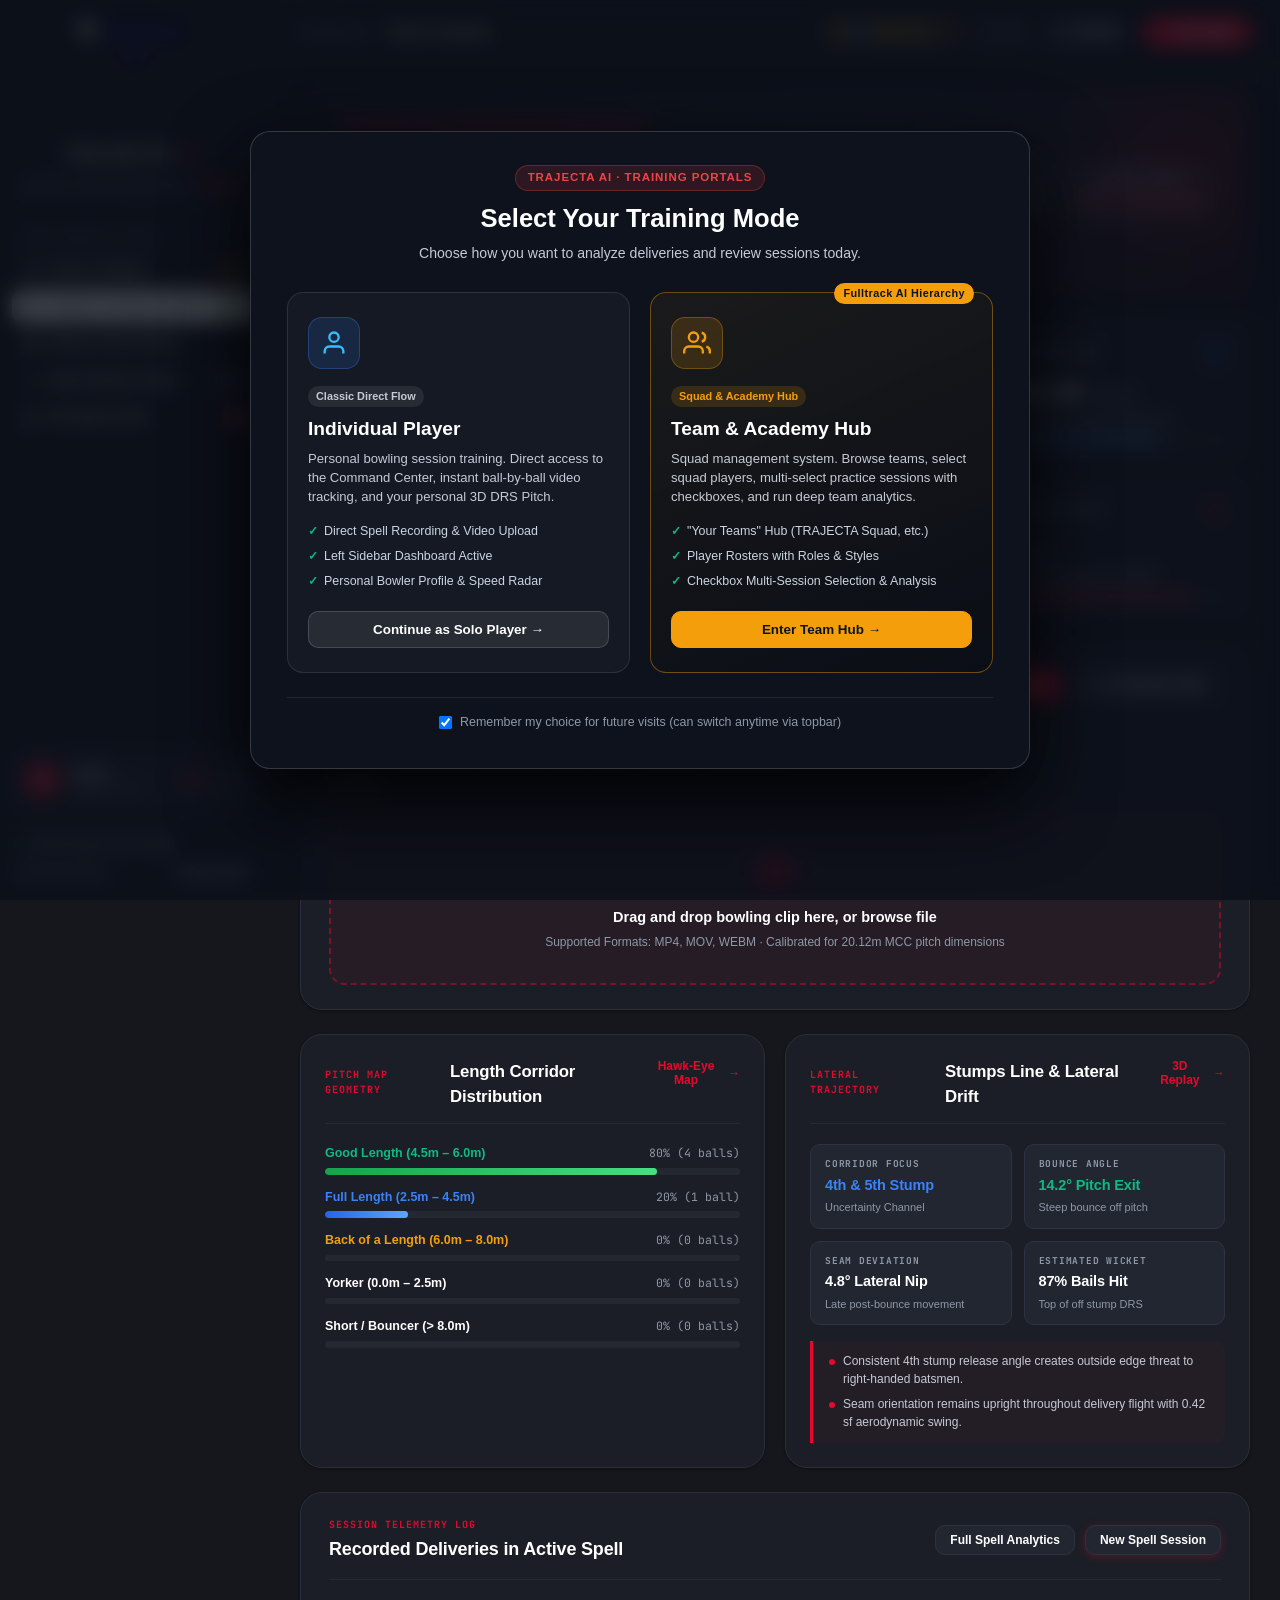
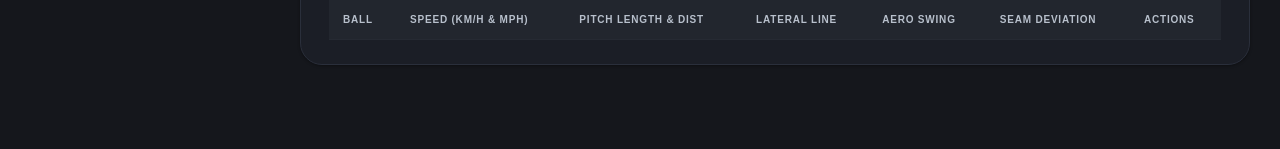
==== commit 664714df: "fix(ui): remove active spell selector from top navbar across all views" ====
--- a/index.html
+++ b/index.html
@@ -150,18 +150,8 @@
         </div>
 
         <div class="topbar-center">
-          <!-- Active Spell Quick Switcher -->
-          <div class="topbar-session-switcher">
-            <span class="switcher-dot"></span>
-            <span class="switcher-label">Spell:</span>
-            <select id="session-select" class="topbar-session-select" onchange="switchActiveSession(this.value)">
-              <option value="">-- No Active Session --</option>
-            </select>
-            <button type="button" class="btn-topbar-delete-spell" id="topbar-delete-spell-btn" onclick="confirmDeleteCurrentSession()" title="Delete Current Spell" aria-label="Delete Current Spell">
-              <svg width="12" height="12" viewBox="0 0 24 24" fill="none" stroke="currentColor" stroke-width="2"><polyline points="3 6 5 6 21 6"/><path d="M19 6v14a2 2 0 0 1-2 2H7a2 2 0 0 1-2-2V6m3 0V4a2 2 0 0 1 2-2h4a2 2 0 0 1 2 2v2"/><line x1="10" y1="11" x2="10" y2="17"/><line x1="14" y1="11" x2="14" y2="17"/></svg>
-              <span>Delete Spell</span>
-            </button>
-          </div>
+          <!-- Hidden session select to preserve JS references without UI clutter -->
+          <select id="session-select" class="hidden" style="display:none;" onchange="switchActiveSession(this.value)"></select>
         </div>
 
         <div class="topbar-right">
@@ -1042,12 +1032,24 @@
           <!-- Graphs View Container (Alternate Tab) -->
           <div id="team-analysis-graphs-view" class="hidden">
             <!-- Top Performance Graphs Header Row -->
+            <!-- Top Performance Graphs Header Row -->
             <div class="team-graphs-header-row" id="team-graphs-header-row">
               <div class="tgh-left">
-                <h2 class="tgh-title" id="tgh-title">Performance Graphs</h2>
+                <div class="tgh-icon-box">
+                  <svg width="22" height="22" viewBox="0 0 24 24" fill="none" stroke="currentColor" stroke-width="2.2"><path d="M3 3v18h18"/><path d="M18.7 8l-5.1 5.2-2.8-2.7L7 14.3"/></svg>
+                </div>
+                <div class="tgh-titles">
+                  <h2 class="tgh-title" id="tgh-title">Performance Graphs</h2>
+                  <p class="tgh-sub">Visualize delivery patterns, pitch locations and release point data</p>
+                </div>
               </div>
               <div class="tgh-right">
-                <span class="tgh-count" id="tgh-deliveries-counter">0 Deliveries | 0 With Tracking Data</span>
+                <div class="tgh-tracking-pill" id="tgh-tracking-pill">
+                  <div class="tgh-ball-icon">
+                    <svg width="15" height="15" viewBox="0 0 24 24" fill="none" stroke="currentColor" stroke-width="2.2"><circle cx="12" cy="12" r="10"/><line x1="4.93" y1="4.93" x2="19.07" y2="19.07"/><path d="M14 2a10 10 0 0 0-4 18"/><path d="M10 4a10 10 0 0 0 4 18"/></svg>
+                  </div>
+                  <span class="tgh-count" id="tgh-deliveries-counter">0 deliveries • 0 with tracking data</span>
+                </div>
               </div>
             </div>
 
@@ -1070,7 +1072,7 @@
               <div class="tgraphs-section-header">
                 <div class="tsh-left">
                   <div class="tsh-icon tsh-icon-blue">
-                    <svg width="18" height="18" viewBox="0 0 24 24" fill="none" stroke="currentColor" stroke-width="2"><path d="M21 10c0 7-9 13-9 13s-9-6-9-13a9 9 0 0 1 18 0z"/><circle cx="12" cy="10" r="3"/></svg>
+                    <svg width="20" height="20" viewBox="0 0 24 24" fill="none" stroke="currentColor" stroke-width="2"><path d="M21 10c0 7-9 13-9 13s-9-6-9-13a9 9 0 0 1 18 0z"/><circle cx="12" cy="10" r="3"/></svg>
                   </div>
                   <div>
                     <h3 class="tsh-title">Performance Visualizations</h3>
@@ -1080,9 +1082,9 @@
                 <button type="button" class="tsh-collapse-btn" onclick="toggleTGraphsSection('tgraphs-perf-body', this)" aria-label="Toggle Section">—</button>
               </div>
               <div class="tgraphs-section-body" id="tgraphs-perf-body">
-                <div class="tgraphs-row-scroll">
+                <div class="tgraphs-row-scroll" id="perf-vis-scroll-track">
                   <!-- Chart 1: Pitch Map -->
-                  <div class="tgraphs-chart-card">
+                  <div class="tgraphs-chart-card" id="card-pitch-map">
                     <div class="tgc-header">
                       <h4 class="tgc-title">Pitch Map</h4>
                       <p class="tgc-sub">Ball pitching locations and outcomes</p>
@@ -1097,37 +1099,33 @@
                   <!-- Chart 2: Beehive Chart -->
                   <div class="tgraphs-chart-card" id="beehive-card">
                     <div class="tgc-header">
-                      <div class="tgc-header-top">
-                        <div>
-                          <h4 class="tgc-title">Beehive Chart</h4>
-                          <p class="tgc-sub">Ball position at crease (batter's view)</p>
-                          <span class="tgc-hint">Drag to select region</span>
-                        </div>
-                        <!-- Beehive Selection Toolbar (Screenshot 2) -->
-                        <div class="beehive-selection-toolbar hidden" id="beehive-selection-toolbar">
-                          <button type="button" class="bst-btn bst-include" onclick="applyBeehiveRegionFilter('include')">
-                            <svg width="12" height="12" viewBox="0 0 24 24" fill="none" stroke="currentColor" stroke-width="3"><polyline points="20 6 9 17 4 12"/></svg>
-                            <span id="bst-include-label">Include (0)</span>
-                          </button>
-                          <button type="button" class="bst-btn bst-exclude" onclick="applyBeehiveRegionFilter('exclude')">
-                            <svg width="12" height="12" viewBox="0 0 24 24" fill="none" stroke="currentColor" stroke-width="3"><line x1="18" y1="6" x2="6" y2="18"/><line x1="6" y1="6" x2="18" y2="18"/></svg>
-                            <span id="bst-exclude-label">Exclude (0)</span>
-                          </button>
-                          <button type="button" class="bst-btn bst-cancel" onclick="cancelBeehiveSelection()">Cancel</button>
-                        </div>
-                      </div>
+                      <h4 class="tgc-title">Beehive Chart</h4>
+                      <p class="tgc-sub">Ball position at crease (batter's view)</p>
+                      <span class="tgc-hint">Drag to select region</span>
+                    </div>
+                    <!-- Beehive Selection Toolbar (Preserved for region selection) -->
+                    <div class="beehive-selection-toolbar hidden" id="beehive-selection-toolbar">
+                      <button type="button" class="bst-btn bst-include" onclick="applyBeehiveRegionFilter('include')">
+                        <svg width="12" height="12" viewBox="0 0 24 24" fill="none" stroke="currentColor" stroke-width="3"><polyline points="20 6 9 17 4 12"/></svg>
+                        <span id="bst-include-label">Include (0)</span>
+                      </button>
+                      <button type="button" class="bst-btn bst-exclude" onclick="applyBeehiveRegionFilter('exclude')">
+                        <svg width="12" height="12" viewBox="0 0 24 24" fill="none" stroke="currentColor" stroke-width="3"><line x1="18" y1="6" x2="6" y2="18"/><line x1="6" y1="6" x2="18" y2="18"/></svg>
+                        <span id="bst-exclude-label">Exclude (0)</span>
+                      </button>
+                      <button type="button" class="bst-btn bst-cancel" onclick="cancelBeehiveSelection()">Cancel</button>
                     </div>
                     <div class="tgc-canvas-wrapper" id="beehive-canvas-wrapper">
                       <canvas id="team-beehive-3d" class="tgc-3d-canvas" width="460" height="430"></canvas>
                       <canvas id="team-beehive-canvas" class="tgc-overlay-canvas" width="460" height="430"></canvas>
                     </div>
-                    <div class="beehive-status-bar" id="beehive-status-bar">
+                    <div class="beehive-status-bar" id="beehive-status-bar" style="display:none;">
                       <span id="beehive-status-text"></span>
                     </div>
                   </div>
 
                   <!-- Chart 3: Release Points -->
-                  <div class="tgraphs-chart-card">
+                  <div class="tgraphs-chart-card" id="card-release-points">
                     <div class="tgc-header">
                       <h4 class="tgc-title">Release Points</h4>
                       <p class="tgc-sub">Bowling release point analysis</p>
@@ -1142,153 +1140,410 @@
               </div>
             </div>
 
-            <!-- SECTION 2: Batting Analysis (Screenshot 3) -->
-            <div class="tgraphs-section-card" id="tgraphs-batting-card">
-              <div class="tgraphs-section-header">
-                <div class="tsh-left">
-                  <div class="tsh-icon tsh-icon-orange">
-                    <svg width="18" height="18" viewBox="0 0 24 24" fill="none" stroke="currentColor" stroke-width="2.2"><path d="M3 3v18h18"/><path d="M18.7 8l-5.1 5.2-2.8-2.7L7 14.3"/></svg>
-                  </div>
-                  <div>
-                    <h3 class="tsh-title">Batting Analysis</h3>
-                    <p class="tsh-sub">Shot patterns and characteristics</p>
-                  </div>
-                </div>
-                <button type="button" class="tsh-collapse-btn" onclick="toggleTGraphsSection('tgraphs-batting-body', this)" aria-label="Toggle Section">—</button>
-              </div>
+            <!-- SECTION 2: Batting Analysis (Redesigned matching Advanced Batting Statistics) -->
+            <div class="tgraphs-section-card adv-batting-section batting-analysis-section" id="tgraphs-batting-card">
+              <!-- Redesigned Amber-Tinted Header Card -->
+              <div class="adv-batting-header batting-analysis-header">
+                <div class="adv-bh-left">
+                  <div class="adv-bh-icon batting-icon-amber">
+                    <svg width="22" height="22" viewBox="0 0 24 24" fill="none" stroke="#FFAB00" stroke-width="2.2">
+                      <path d="M19.5 4.5l-3-3a1.5 1.5 0 0 0-2.12 0l-9.9 9.9a2 2 0 0 0-.58 1.41v3.18l-2.4 2.4a1 1 0 0 0 1.4 1.4l2.4-2.4h3.18c.53 0 1.04-.21 1.41-.58l9.9-9.9a1.5 1.5 0 0 0 0-2.12z"/>
+                    </svg>
+                  </div>
+                  <div class="adv-bh-titles">
+                    <h3 class="adv-bh-title">Batting Analysis</h3>
+                    <p class="adv-bh-sub">Shot patterns, directional spray, and footwork characteristics</p>
+                  </div>
+                </div>
+                <div class="adv-bh-right">
+                  <!-- Stat 1: Total Shots -->
+                  <div class="adv-header-kpi">
+                    <div class="adv-kpi-icon">
+                      <svg width="18" height="18" viewBox="0 0 24 24" fill="none" stroke="#94A3B8" stroke-width="2">
+                        <circle cx="12" cy="12" r="10"/>
+                        <path d="M12 2a14.5 14.5 0 0 0 0 20 14.5 14.5 0 0 0 0-20"/>
+                        <path d="M2 12h20"/>
+                      </svg>
+                    </div>
+                    <div class="adv-kpi-info">
+                      <span class="adv-kpi-label">Total Shots</span>
+                      <span class="adv-kpi-value" id="batting-header-total-shots">20</span>
+                    </div>
+                  </div>
+
+                  <!-- Stat 2: Attacking Rate -->
+                  <div class="adv-header-kpi">
+                    <div class="adv-kpi-icon">
+                      <svg width="18" height="18" viewBox="0 0 24 24" fill="none" stroke="#F00035" stroke-width="2">
+                        <polygon points="13 2 3 14 12 14 11 22 21 10 12 10 13 2"/>
+                      </svg>
+                    </div>
+                    <div class="adv-kpi-info">
+                      <span class="adv-kpi-label">Attacking Rate</span>
+                      <span class="adv-kpi-value" id="batting-header-attack-rate">45%</span>
+                    </div>
+                  </div>
+
+                  <!-- Stat 3: Front Foot Dominance -->
+                  <div class="adv-header-kpi">
+                    <div class="adv-kpi-icon">
+                      <svg width="18" height="18" viewBox="0 0 24 24" fill="none" stroke="#2685F5" stroke-width="2">
+                        <path d="M12 22s8-4 8-10V5l-8-3-8 3v7c0 6 8 10 8 10z"/>
+                      </svg>
+                    </div>
+                    <div class="adv-kpi-info">
+                      <span class="adv-kpi-label">Front Foot</span>
+                      <span class="adv-kpi-value" id="batting-header-frontfoot-rate">75%</span>
+                    </div>
+                  </div>
+
+                  <!-- Collapse Button -->
+                  <button type="button" class="tsh-collapse-btn adv-collapse-btn" onclick="toggleTGraphsSection('tgraphs-batting-body', this)" aria-label="Toggle Section">—</button>
+                </div>
+              </div>
+
+              <!-- Body with 3-Card Grid -->
               <div class="tgraphs-section-body" id="tgraphs-batting-body">
-                <div class="tgraphs-row-scroll">
-                  <!-- Chart 1: Wagon Wheel -->
-                  <div class="tgraphs-chart-card wagon-wheel-card">
-                    <div class="tgc-header">
-                      <h4 class="tgc-title">Wagon Wheel</h4>
-                      <p class="tgc-sub">Red lines denote aggressive intent, navy lines denote defensive intent.</p>
-                      <p class="tgc-sub2" id="wagon-wheel-sub2">0 of 0 deliveries with direction data - click a field sector to filter</p>
-                    </div>
-                    <div class="tgc-canvas-wrapper wagon-wheel-wrapper">
-                      <canvas id="team-wagon-wheel-canvas" width="440" height="440"></canvas>
-                    </div>
-                    <!-- Legend -->
-                    <div class="tgc-legend wagon-legend">
-                      <div class="tgl-item">
-                        <span class="tgl-dot dot-red"></span>
-                        <span class="tgl-label">Aggressive</span>
-                        <span class="tgl-val" id="ww-aggressive-stat">0 - 0.0%</span>
-                      </div>
-                      <div class="tgl-item">
-                        <span class="tgl-dot dot-navy"></span>
-                        <span class="tgl-label">Defensive</span>
-                        <span class="tgl-val" id="ww-defensive-stat">0 - 0.0%</span>
-                      </div>
-                    </div>
-                  </div>
-
-                  <!-- Chart 2: Shot Distribution Donut -->
-                  <div class="tgraphs-chart-card donut-chart-card">
-                    <div class="tgc-header">
-                      <h4 class="tgc-title">Shot Distribution</h4>
-                      <p class="tgc-sub">Percentage breakdown of shot types</p>
-                    </div>
-                    <div class="tgc-donut-wrapper">
-                      <canvas id="team-shot-dist-canvas" width="380" height="300"></canvas>
-                      <div class="donut-center-badge" id="shot-dist-center-badge">
-                        <span class="dcb-label">Total</span>
-                        <span class="dcb-val" id="shot-dist-total-count">0</span>
-                      </div>
-                    </div>
-                    <div class="donut-legend-list" id="shot-dist-legend">
-                      <!-- Rendered dynamically -->
-                    </div>
-                  </div>
-
-                  <!-- Chart 3: Footwork Distribution Donut -->
-                  <div class="tgraphs-chart-card donut-chart-card">
-                    <div class="tgc-header">
-                      <h4 class="tgc-title">Footwork Distribution</h4>
-                      <p class="tgc-sub">Front foot vs back foot vs step out frequency</p>
-                    </div>
-                    <div class="tgc-donut-wrapper">
-                      <canvas id="team-footwork-dist-canvas" width="380" height="300"></canvas>
-                      <div class="donut-center-badge" id="footwork-dist-center-badge">
-                        <span class="dcb-label">Total</span>
-                        <span class="dcb-val" id="footwork-dist-total-count">0</span>
-                      </div>
-                    </div>
-                    <div class="donut-legend-list" id="footwork-dist-legend">
-                      <!-- Rendered dynamically -->
-                    </div>
-                  </div>
-                </div>
-              </div>
-            </div>
-
-            <!-- SECTION 3: Advanced Batting Statistics (Screenshot 4) -->
-            <div class="tgraphs-section-card" id="tgraphs-advanced-card">
-              <div class="tgraphs-section-header">
-                <div class="tsh-left">
-                  <div class="tsh-icon tsh-icon-teal">
-                    <svg width="18" height="18" viewBox="0 0 24 24" fill="none" stroke="currentColor" stroke-width="2"><circle cx="12" cy="12" r="10"/><path d="M12 6v6l4 2"/></svg>
-                  </div>
-                  <div>
-                    <h3 class="tsh-title">Advanced Batting Statistics</h3>
-                    <p class="tsh-sub">Intent, trajectory loft, and contact efficiency metrics</p>
-                  </div>
-                </div>
-                <button type="button" class="tsh-collapse-btn" onclick="toggleTGraphsSection('tgraphs-advanced-body', this)" aria-label="Toggle Section">—</button>
-              </div>
+                <div class="adv-cards-grid">
+                  <!-- CARD 1: Wagon Wheel -->
+                  <div class="adv-chart-card" id="card-batting-wagon">
+                    <div class="acc-header">
+                      <div class="acc-header-left">
+                        <div class="acc-icon acc-icon-red">
+                          <svg width="18" height="18" viewBox="0 0 24 24" fill="none" stroke="#F00035" stroke-width="2.2">
+                            <circle cx="12" cy="12" r="10"/>
+                            <line x1="12" y1="2" x2="12" y2="22"/>
+                            <line x1="2" y1="12" x2="22" y2="12"/>
+                            <circle cx="12" cy="12" r="4"/>
+                          </svg>
+                        </div>
+                        <div class="acc-titles">
+                          <h4 class="acc-title">Wagon Wheel</h4>
+                          <p class="acc-sub">Aggressive vs defensive directional spray</p>
+                        </div>
+                      </div>
+                      <div class="acc-header-right">
+                        <span class="acc-status-badge"><span class="acc-status-dot"></span>Available</span>
+                        <button type="button" class="acc-menu-btn" title="Options" onclick="event.stopPropagation()">⋮</button>
+                      </div>
+                    </div>
+
+                    <!-- Wagon Wheel Canvas Area -->
+                    <div class="acc-chart-area">
+                      <div class="acc-canvas-container" id="wagon-canvas-container">
+                        <canvas id="team-wagon-wheel-canvas" width="360" height="260"></canvas>
+                        <div class="acc-donut-center" id="wagon-donut-center">
+                          <span class="acc-center-label">Total Shots</span>
+                          <span class="acc-center-val" id="wagon-wheel-total-count">20</span>
+                        </div>
+                        <div class="acc-floating-tooltip" id="wagon-tooltip"></div>
+                      </div>
+                    </div>
+
+                    <!-- Sector & Intent Breakdown Table -->
+                    <div class="acc-table-wrap">
+                      <div class="acc-table-header">
+                        <span class="ath-col ath-type">FIELD SECTOR</span>
+                        <span class="ath-col ath-count">COUNT</span>
+                        <span class="ath-col ath-pct">PERCENTAGE</span>
+                      </div>
+                      <div class="acc-table-body" id="wagon-wheel-legend">
+                        <!-- Populated dynamically -->
+                      </div>
+                    </div>
+                  </div>
+
+                  <!-- CARD 2: Shot Distribution -->
+                  <div class="adv-chart-card" id="card-batting-shots">
+                    <div class="acc-header">
+                      <div class="acc-header-left">
+                        <div class="acc-icon acc-icon-amber">
+                          <svg width="18" height="18" viewBox="0 0 24 24" fill="none" stroke="#FFAB00" stroke-width="2.2">
+                            <path d="M14.5 2H6a2 2 0 0 0-2 2v16a2 2 0 0 0 2 2h12a2 2 0 0 0 2-2V7.5L14.5 2z"/>
+                            <polyline points="14 2 14 8 20 8"/>
+                            <line x1="16" y1="13" x2="8" y2="13"/>
+                            <line x1="16" y1="17" x2="8" y2="17"/>
+                          </svg>
+                        </div>
+                        <div class="acc-titles">
+                          <h4 class="acc-title">Shot Distribution</h4>
+                          <p class="acc-sub">Percentage breakdown of shot execution</p>
+                        </div>
+                      </div>
+                      <div class="acc-header-right">
+                        <span class="acc-status-badge"><span class="acc-status-dot"></span>Available</span>
+                        <button type="button" class="acc-menu-btn" title="Options" onclick="event.stopPropagation()">⋮</button>
+                      </div>
+                    </div>
+
+                    <!-- Shot Distribution Donut Chart Area -->
+                    <div class="acc-chart-area">
+                      <div class="acc-canvas-container" id="shot-dist-canvas-container">
+                        <canvas id="team-shot-dist-canvas" width="360" height="260"></canvas>
+                        <div class="acc-donut-center" id="shot-dist-center-badge">
+                          <span class="acc-center-label">Total Shots</span>
+                          <span class="acc-center-val" id="shot-dist-total-count">20</span>
+                        </div>
+                        <div class="acc-floating-tooltip" id="shot-dist-tooltip"></div>
+                      </div>
+                    </div>
+
+                    <!-- Data Breakdown Table -->
+                    <div class="acc-table-wrap">
+                      <div class="acc-table-header">
+                        <span class="ath-col ath-type">SHOT TYPE</span>
+                        <span class="ath-col ath-count">COUNT</span>
+                        <span class="ath-col ath-pct">PERCENTAGE</span>
+                      </div>
+                      <div class="acc-table-body" id="shot-dist-legend">
+                        <!-- Populated dynamically -->
+                      </div>
+                    </div>
+                  </div>
+
+                  <!-- CARD 3: Footwork Distribution -->
+                  <div class="adv-chart-card" id="card-batting-footwork">
+                    <div class="acc-header">
+                      <div class="acc-header-left">
+                        <div class="acc-icon acc-icon-blue">
+                          <svg width="18" height="18" viewBox="0 0 24 24" fill="none" stroke="#2685F5" stroke-width="2.2">
+                            <path d="M12 2a5 5 0 0 1 5 5v3a5 5 0 0 1-5 5 5 5 0 0 1-5-5V7a5 5 0 0 1 5-5z"/>
+                            <path d="M19 11v2a7 7 0 0 1-14 0v-2"/>
+                            <line x1="12" y1="19" x2="12" y2="22"/>
+                          </svg>
+                        </div>
+                        <div class="acc-titles">
+                          <h4 class="acc-title">Footwork Distribution</h4>
+                          <p class="acc-sub">Front foot vs back foot balance</p>
+                        </div>
+                      </div>
+                      <div class="acc-header-right">
+                        <span class="acc-status-badge"><span class="acc-status-dot"></span>Available</span>
+                        <button type="button" class="acc-menu-btn" title="Options" onclick="event.stopPropagation()">⋮</button>
+                      </div>
+                    </div>
+
+                    <!-- Footwork Distribution Donut Chart Area -->
+                    <div class="acc-chart-area">
+                      <div class="acc-canvas-container" id="footwork-dist-canvas-container">
+                        <canvas id="team-footwork-dist-canvas" width="360" height="260"></canvas>
+                        <div class="acc-donut-center" id="footwork-dist-center-badge">
+                          <span class="acc-center-label">Total Shots</span>
+                          <span class="acc-center-val" id="footwork-dist-total-count">20</span>
+                        </div>
+                        <div class="acc-floating-tooltip" id="footwork-dist-tooltip"></div>
+                      </div>
+                    </div>
+
+                    <!-- Data Breakdown Table -->
+                    <div class="acc-table-wrap">
+                      <div class="acc-table-header">
+                        <span class="ath-col ath-type">FOOTWORK</span>
+                        <span class="ath-col ath-count">COUNT</span>
+                        <span class="ath-col ath-pct">PERCENTAGE</span>
+                      </div>
+                      <div class="acc-table-body" id="footwork-dist-legend">
+                        <!-- Populated dynamically -->
+                      </div>
+                    </div>
+                  </div>
+                </div>
+              </div>
+            </div>
+
+            <!-- SECTION 3: Advanced Batting Statistics -->
+            <div class="tgraphs-section-card adv-batting-section" id="tgraphs-advanced-card">
+              <!-- Redesigned Teal-Tinted Header Card -->
+              <div class="adv-batting-header">
+                <div class="adv-bh-left">
+                  <div class="adv-bh-icon">
+                    <svg width="22" height="22" viewBox="0 0 24 24" fill="none" stroke="#00C9B1" stroke-width="2.2">
+                      <circle cx="12" cy="12" r="10"/>
+                      <polyline points="12 6 12 12 16 14"/>
+                    </svg>
+                  </div>
+                  <div class="adv-bh-titles">
+                    <h3 class="adv-bh-title">Advanced Batting Statistics</h3>
+                    <p class="adv-bh-sub">Intent, trajectory loft, and contact efficiency metrics</p>
+                  </div>
+                </div>
+                <div class="adv-bh-right">
+                  <!-- Stat 1: Total Shots -->
+                  <div class="adv-header-kpi">
+                    <div class="adv-kpi-icon">
+                      <svg width="18" height="18" viewBox="0 0 24 24" fill="none" stroke="#94A3B8" stroke-width="2">
+                        <path d="M19.5 4.5l-3-3a1.5 1.5 0 0 0-2.12 0l-9.9 9.9a2 2 0 0 0-.58 1.41v3.18l-2.4 2.4a1 1 0 0 0 1.4 1.4l2.4-2.4h3.18c.53 0 1.04-.21 1.41-.58l9.9-9.9a1.5 1.5 0 0 0 0-2.12z"/>
+                      </svg>
+                    </div>
+                    <div class="adv-kpi-info">
+                      <span class="adv-kpi-label">Total Shots</span>
+                      <span class="adv-kpi-value" id="adv-header-total-shots">20</span>
+                    </div>
+                  </div>
+
+                  <!-- Stat 2: Analysis Coverage -->
+                  <div class="adv-header-kpi">
+                    <div class="adv-kpi-icon">
+                      <svg width="18" height="18" viewBox="0 0 24 24" fill="none" stroke="#94A3B8" stroke-width="2">
+                        <line x1="18" y1="20" x2="18" y2="10"/>
+                        <line x1="12" y1="20" x2="12" y2="4"/>
+                        <line x1="6" y1="20" x2="6" y2="14"/>
+                      </svg>
+                    </div>
+                    <div class="adv-kpi-info">
+                      <span class="adv-kpi-label">Analysis Coverage</span>
+                      <span class="adv-kpi-value" id="adv-header-coverage">100%</span>
+                    </div>
+                  </div>
+
+                  <!-- Collapse Button -->
+                  <button type="button" class="tsh-collapse-btn adv-collapse-btn" onclick="toggleTGraphsSection('tgraphs-advanced-body', this)" aria-label="Toggle Section">—</button>
+                </div>
+              </div>
+
+              <!-- Body with 3-Card Grid -->
               <div class="tgraphs-section-body" id="tgraphs-advanced-body">
-                <div class="tgraphs-row-scroll">
-                  <!-- Chart 1: Batting Intent Donut -->
-                  <div class="tgraphs-chart-card donut-chart-card">
-                    <div class="tgc-header">
-                      <h4 class="tgc-title">Batting Intent</h4>
-                      <p class="tgc-sub">Aggressive vs defensive shot breakdown</p>
-                    </div>
-                    <div class="tgc-donut-wrapper">
-                      <canvas id="team-intent-dist-canvas" width="380" height="300"></canvas>
-                      <div class="donut-center-badge" id="intent-dist-center-badge">
-                        <span class="dcb-label">Total</span>
-                        <span class="dcb-val" id="intent-dist-total-count">0</span>
-                      </div>
-                    </div>
-                    <div class="donut-legend-list" id="intent-dist-legend">
-                      <!-- Rendered dynamically -->
-                    </div>
-                  </div>
-
-                  <!-- Chart 2: Loft Distribution Donut -->
-                  <div class="tgraphs-chart-card donut-chart-card">
-                    <div class="tgc-header">
-                      <h4 class="tgc-title">Loft Distribution</h4>
-                      <p class="tgc-sub">Lofted vs grounded shot frequency</p>
-                    </div>
-                    <div class="tgc-donut-wrapper">
-                      <canvas id="team-loft-dist-canvas" width="380" height="300"></canvas>
-                      <div class="donut-center-badge" id="loft-dist-center-badge">
-                        <span class="dcb-label">Total</span>
-                        <span class="dcb-val" id="loft-dist-total-count">0</span>
-                      </div>
-                    </div>
-                    <div class="donut-legend-list" id="loft-dist-legend">
-                      <!-- Rendered dynamically -->
-                    </div>
-                  </div>
-
-                  <!-- Chart 3: Shot Outcomes Donut -->
-                  <div class="tgraphs-chart-card donut-chart-card">
-                    <div class="tgc-header">
-                      <h4 class="tgc-title">Shot Outcomes</h4>
-                      <p class="tgc-sub">Contact quality breakdown</p>
-                    </div>
-                    <div class="tgc-donut-wrapper">
-                      <canvas id="team-outcomes-dist-canvas" width="380" height="300"></canvas>
-                      <div class="donut-center-badge" id="outcomes-dist-center-badge">
-                        <span class="dcb-label">Total</span>
-                        <span class="dcb-val" id="outcomes-dist-total-count">0</span>
-                      </div>
-                    </div>
-                    <div class="donut-legend-list" id="outcomes-dist-legend">
-                      <!-- Rendered dynamically -->
+                <div class="adv-cards-grid">
+                  <!-- CARD 1: Batting Intent -->
+                  <div class="adv-chart-card" id="card-adv-intent">
+                    <div class="acc-header">
+                      <div class="acc-header-left">
+                        <div class="acc-icon acc-icon-red">
+                          <svg width="18" height="18" viewBox="0 0 24 24" fill="none" stroke="#F00035" stroke-width="2.4">
+                            <polygon points="13 2 3 14 12 14 11 22 21 10 12 10 13 2"/>
+                          </svg>
+                        </div>
+                        <div class="acc-titles">
+                          <h4 class="acc-title">Batting Intent</h4>
+                          <p class="acc-sub">Aggressive vs defensive shot breakdown</p>
+                        </div>
+                      </div>
+                      <div class="acc-header-right">
+                        <span class="acc-status-badge"><span class="acc-status-dot"></span>Available</span>
+                        <button type="button" class="acc-menu-btn" title="Options" onclick="event.stopPropagation()">⋮</button>
+                      </div>
+                    </div>
+
+                    <!-- Donut Chart Canvas Area -->
+                    <div class="acc-chart-area">
+                      <div class="acc-canvas-container" id="intent-canvas-container">
+                        <canvas id="team-intent-dist-canvas" width="360" height="260"></canvas>
+                        <div class="acc-donut-center" id="intent-donut-center">
+                          <span class="acc-center-label">Total Shots</span>
+                          <span class="acc-center-val" id="intent-dist-total-count">20</span>
+                        </div>
+                        <div class="acc-floating-tooltip" id="intent-tooltip"></div>
+                      </div>
+                    </div>
+
+                    <!-- Data Breakdown Table -->
+                    <div class="acc-table-wrap">
+                      <div class="acc-table-header">
+                        <span class="ath-col ath-type">SHOT TYPE</span>
+                        <span class="ath-col ath-count">COUNT</span>
+                        <span class="ath-col ath-pct">PERCENTAGE</span>
+                      </div>
+                      <div class="acc-table-body" id="intent-dist-legend">
+                        <!-- Populated dynamically -->
+                      </div>
+                    </div>
+                  </div>
+
+                  <!-- CARD 2: Loft Distribution -->
+                  <div class="adv-chart-card" id="card-adv-loft">
+                    <div class="acc-header">
+                      <div class="acc-header-left">
+                        <div class="acc-icon acc-icon-amber">
+                          <svg width="18" height="18" viewBox="0 0 24 24" fill="none" stroke="#FFAB00" stroke-width="2.2">
+                            <path d="M20.24 12.24a6 6 0 0 0-8.49-8.49L5 10.5V19h8.5z"/>
+                            <line x1="16" y1="8" x2="2" y2="22"/>
+                            <line x1="17.5" y1="15" x2="9" y2="15"/>
+                          </svg>
+                        </div>
+                        <div class="acc-titles">
+                          <h4 class="acc-title">Loft Distribution</h4>
+                          <p class="acc-sub">Lofted vs grounded shot frequency</p>
+                        </div>
+                      </div>
+                      <div class="acc-header-right">
+                        <span class="acc-status-badge"><span class="acc-status-dot"></span>Available</span>
+                        <button type="button" class="acc-menu-btn" title="Options" onclick="event.stopPropagation()">⋮</button>
+                      </div>
+                    </div>
+
+                    <!-- Donut Chart Canvas Area -->
+                    <div class="acc-chart-area">
+                      <div class="acc-canvas-container" id="loft-canvas-container">
+                        <canvas id="team-loft-dist-canvas" width="360" height="260"></canvas>
+                        <div class="acc-donut-center" id="loft-donut-center">
+                          <span class="acc-center-label">Total Shots</span>
+                          <span class="acc-center-val" id="loft-dist-total-count">20</span>
+                        </div>
+                        <div class="acc-floating-tooltip" id="loft-tooltip"></div>
+                      </div>
+                    </div>
+
+                    <!-- Data Breakdown Table -->
+                    <div class="acc-table-wrap">
+                      <div class="acc-table-header">
+                        <span class="ath-col ath-type">SHOT TYPE</span>
+                        <span class="ath-col ath-count">COUNT</span>
+                        <span class="ath-col ath-pct">PERCENTAGE</span>
+                      </div>
+                      <div class="acc-table-body" id="loft-dist-legend">
+                        <!-- Populated dynamically -->
+                      </div>
+                    </div>
+                  </div>
+
+                  <!-- CARD 3: Shot Outcomes -->
+                  <div class="adv-chart-card" id="card-adv-outcomes">
+                    <div class="acc-header">
+                      <div class="acc-header-left">
+                        <div class="acc-icon acc-icon-teal">
+                          <svg width="18" height="18" viewBox="0 0 24 24" fill="none" stroke="#00C9B1" stroke-width="2.2">
+                            <circle cx="12" cy="12" r="10"/>
+                            <circle cx="12" cy="12" r="6"/>
+                            <circle cx="12" cy="12" r="2"/>
+                            <line x1="12" y1="2" x2="12" y2="4"/>
+                            <line x1="12" y1="20" x2="12" y2="22"/>
+                            <line x1="2" y1="12" x2="4" y2="12"/>
+                            <line x1="20" y1="12" x2="22" y2="12"/>
+                          </svg>
+                        </div>
+                        <div class="acc-titles">
+                          <h4 class="acc-title">Shot Outcomes</h4>
+                          <p class="acc-sub">Contact quality breakdown</p>
+                        </div>
+                      </div>
+                      <div class="acc-header-right">
+                        <span class="acc-status-badge"><span class="acc-status-dot"></span>Available</span>
+                        <button type="button" class="acc-menu-btn" title="Options" onclick="event.stopPropagation()">⋮</button>
+                      </div>
+                    </div>
+
+                    <!-- Donut Chart Canvas Area -->
+                    <div class="acc-chart-area">
+                      <div class="acc-canvas-container" id="outcomes-canvas-container">
+                        <canvas id="team-outcomes-dist-canvas" width="360" height="260"></canvas>
+                        <div class="acc-donut-center" id="outcomes-donut-center">
+                          <span class="acc-center-label">Total Shots</span>
+                          <span class="acc-center-val" id="outcomes-dist-total-count">20</span>
+                        </div>
+                        <div class="acc-floating-tooltip" id="outcomes-tooltip"></div>
+                      </div>
+                    </div>
+
+                    <!-- Data Breakdown Table -->
+                    <div class="acc-table-wrap">
+                      <div class="acc-table-header">
+                        <span class="ath-col ath-type">OUTCOME</span>
+                        <span class="ath-col ath-count">COUNT</span>
+                        <span class="ath-col ath-pct">PERCENTAGE</span>
+                      </div>
+                      <div class="acc-table-body" id="outcomes-dist-legend">
+                        <!-- Populated dynamically -->
+                      </div>
                     </div>
                   </div>
                 </div>
@@ -1296,11 +1551,14 @@
             </div>
 
             <!-- SECTION 4: Bowling Analysis (Speed, Spin, and Swing) -->
-            <div class="tgraphs-section-card" id="tgraphs-bowling-card">
-              <div class="tgraphs-section-header">
+            <div class="tgraphs-section-card bowling-section-card" id="tgraphs-bowling-card">
+              <div class="tgraphs-section-header bowling-section-header">
                 <div class="tsh-left">
                   <div class="tsh-icon tsh-icon-yellow">
-                    <svg width="18" height="18" viewBox="0 0 24 24" fill="none" stroke="currentColor" stroke-width="2.2"><path d="M3 3v18h18"/><polyline points="6 15 11 9 16 13 21 6"/></svg>
+                    <svg width="20" height="20" viewBox="0 0 24 24" fill="none" stroke="#FFAB00" stroke-width="2.3">
+                      <path d="M3 3v18h18"/>
+                      <polyline points="6 15 11 9 16 13 21 6"/>
+                    </svg>
                   </div>
                   <div>
                     <h3 class="tsh-title">Bowling Analysis</h3>
@@ -1314,64 +1572,139 @@
                 <!-- BLOCK 1: Speed Analysis -->
                 <div class="bowling-analysis-block" id="bowling-speed-block">
                   <div class="bab-header">
-                    <h4 class="bab-title">Speed Analysis</h4>
-                    <p class="bab-sub">Bowling speed variation throughout sessions</p>
-                  </div>
+                    <div class="bab-header-left">
+                      <div class="bab-icon-badge bab-icon-blue">
+                        <svg width="20" height="20" viewBox="0 0 24 24" fill="none" stroke="#2685F5" stroke-width="2.2">
+                          <circle cx="12" cy="12" r="10"/>
+                          <path d="M16.24 7.76a6 6 0 0 1 0 8.49"/>
+                          <path d="M12 12l3.5-3.5"/>
+                          <circle cx="12" cy="12" r="1.5" fill="#2685F5"/>
+                        </svg>
+                      </div>
+                      <div class="bab-titles">
+                        <h4 class="bab-title">Speed Analysis</h4>
+                        <p class="bab-sub">Bowling speed variation throughout sessions</p>
+                      </div>
+                    </div>
+                    <div class="bab-header-right">
+                      <button type="button" class="bab-view-delivs-btn" onclick="switchTeamAnalysisTab('deliveries')" title="View deliveries list">
+                        <svg width="12" height="12" viewBox="0 0 24 24" fill="currentColor"><polygon points="5 3 19 12 5 21 5 3"/></svg>
+                        <span>View Deliveries</span>
+                        <svg width="12" height="12" viewBox="0 0 24 24" fill="none" stroke="currentColor" stroke-width="2.5"><polyline points="9 18 15 12 9 6"/></svg>
+                      </button>
+                    </div>
+                  </div>
+
                   <div class="bab-main-row">
                     <!-- Vertical Range Slider -->
                     <div class="bab-slider-col">
+                      <div class="bab-range-title">Speed Range</div>
                       <div class="bab-input-box">
                         <span class="bab-input-label">MAX</span>
                         <div class="bab-stepper-wrap">
-                          <input type="number" id="speed-slider-max-input" class="bab-num-input" value="129" step="1" onchange="onBowlingFilterInputChange('speed', 'max', this.value)">
+                          <input type="number" id="speed-slider-max-input" class="bab-num-input" value="97" step="1" onchange="onBowlingFilterInputChange('speed', 'max', this.value)">
                           <div class="bab-steppers">
                             <button type="button" class="bab-step-btn" onclick="stepBowlingFilterInput('speed', 'max', 1)">▲</button>
                             <button type="button" class="bab-step-btn" onclick="stepBowlingFilterInput('speed', 'max', -1)">▼</button>
                           </div>
                         </div>
-                        <span class="bab-unit-label" id="speed-slider-max-unit">km/h</span>
+                        <span class="bab-unit-label" id="speed-slider-max-unit">mph</span>
                       </div>
                       
-                      <div class="bab-vertical-slider-track" id="speed-slider-track" data-metric="speed">
-                        <div class="bab-vslider-fill" id="speed-vslider-fill"></div>
-                        <div class="bab-vslider-handle handle-max" id="speed-vslider-handle-max"></div>
-                        <div class="bab-vslider-handle handle-min" id="speed-vslider-handle-min"></div>
+                      <div class="bab-vertical-slider-track vtrack-blue" id="speed-slider-track" data-metric="speed">
+                        <div class="bab-vslider-fill vfill-blue" id="speed-vslider-fill"></div>
+                        <div class="bab-vslider-handle handle-max vhandle-blue" id="speed-vslider-handle-max"></div>
+                        <div class="bab-vslider-handle handle-min vhandle-blue" id="speed-vslider-handle-min"></div>
                       </div>
                       
                       <div class="bab-input-box">
                         <span class="bab-input-label">MIN</span>
                         <div class="bab-stepper-wrap">
-                          <input type="number" id="speed-slider-min-input" class="bab-num-input" value="68" step="1" onchange="onBowlingFilterInputChange('speed', 'min', this.value)">
+                          <input type="number" id="speed-slider-min-input" class="bab-num-input" value="42" step="1" onchange="onBowlingFilterInputChange('speed', 'min', this.value)">
                           <div class="bab-steppers">
                             <button type="button" class="bab-step-btn" onclick="stepBowlingFilterInput('speed', 'min', 1)">▲</button>
                             <button type="button" class="bab-step-btn" onclick="stepBowlingFilterInput('speed', 'min', -1)">▼</button>
                           </div>
                         </div>
-                        <span class="bab-unit-label" id="speed-slider-min-unit">km/h</span>
+                        <span class="bab-unit-label" id="speed-slider-min-unit">mph</span>
                       </div>
 
                       <button type="button" class="bab-reset-btn" onclick="resetBowlingMetricFilter('speed')">Reset</button>
                     </div>
 
-                    <!-- Canvas Chart -->
+                    <!-- Canvas Chart with Top Legend & Unit Dropdown -->
                     <div class="bab-chart-col">
-                      <canvas id="team-bowling-speed-canvas" class="bab-line-canvas" width="900" height="260"></canvas>
-                    </div>
-                  </div>
-
-                  <!-- Bottom Metrics -->
+                      <div class="bab-chart-top-bar">
+                        <div class="bab-chart-legend">
+                          <div class="bcl-item">
+                            <span class="bcl-dot dot-blue"></span>
+                            <span>Delivery Speed</span>
+                          </div>
+                          <div class="bcl-item">
+                            <span class="bcl-dash dash-yellow"></span>
+                            <span id="speed-legend-avg-val">Average (92.0 mph)</span>
+                          </div>
+                        </div>
+                        <div class="bab-unit-selector">
+                          <div class="bab-unit-dropdown-wrap">
+                            <button type="button" class="bab-unit-select-btn" id="speed-unit-select-btn" onclick="toggleSpeedUnitDropdown(event)">
+                              <span id="speed-unit-active-text">mph</span>
+                              <svg width="10" height="10" viewBox="0 0 24 24" fill="none" stroke="currentColor" stroke-width="2.5"><polyline points="6 9 12 15 18 9"/></svg>
+                            </button>
+                            <div class="bab-unit-menu hidden" id="speed-unit-menu">
+                              <button type="button" class="bab-unit-menu-item" onclick="setTeamAnalysisSpeedUnit('mph')">mph</button>
+                              <button type="button" class="bab-unit-menu-item" onclick="setTeamAnalysisSpeedUnit('kph')">km/h</button>
+                            </div>
+                          </div>
+                        </div>
+                      </div>
+
+                      <div class="bab-canvas-container" id="speed-canvas-container">
+                        <canvas id="team-bowling-speed-canvas" class="bab-line-canvas" width="900" height="260"></canvas>
+                        <div class="bab-chart-tooltip" id="speed-chart-tooltip"></div>
+                      </div>
+                    </div>
+                  </div>
+
+                  <!-- Bottom Summary Statistics -->
                   <div class="bab-metrics-row">
                     <div class="bab-metric-card">
-                      <span class="bab-metric-val val-blue" id="speed-metric-min">67.6</span>
-                      <span class="bab-metric-lbl">Min Speed (<span class="unit-speed-text">km/h</span>)</span>
+                      <div class="bmc-icon bmc-icon-blue">
+                        <svg width="20" height="20" viewBox="0 0 24 24" fill="none" stroke="#2685F5" stroke-width="2.2">
+                          <polygon points="13 2 3 14 12 14 11 22 21 10 12 10 13 2"/>
+                        </svg>
+                      </div>
+                      <div class="bmc-content">
+                        <span class="bab-metric-val val-blue"><span id="speed-metric-min">42.0</span> <span class="bmc-unit unit-speed-text">mph</span></span>
+                        <span class="bab-metric-lbl">Min Speed <span class="info-icon" title="Minimum recorded speed across active deliveries">ⓘ</span></span>
+                      </div>
                     </div>
                     <div class="bab-metric-card">
-                      <span class="bab-metric-val val-yellow" id="speed-metric-avg">78.6</span>
-                      <span class="bab-metric-lbl">Average (median) (<span class="unit-speed-text">km/h</span>) <span class="info-icon" title="Median release velocity across active deliveries">ⓘ</span></span>
+                      <div class="bmc-icon bmc-icon-yellow">
+                        <svg width="20" height="20" viewBox="0 0 24 24" fill="none" stroke="#FFAB00" stroke-width="2.2">
+                          <line x1="18" y1="20" x2="18" y2="10"/>
+                          <line x1="12" y1="20" x2="12" y2="4"/>
+                          <line x1="6" y1="20" x2="6" y2="14"/>
+                        </svg>
+                      </div>
+                      <div class="bmc-content">
+                        <span class="bab-metric-val val-yellow"><span id="speed-metric-avg">92.0</span> <span class="bmc-unit unit-speed-text">mph</span></span>
+                        <span class="bab-metric-lbl">Average (median) <span class="info-icon" title="Median release velocity across active deliveries">ⓘ</span></span>
+                      </div>
                     </div>
                     <div class="bab-metric-card">
-                      <span class="bab-metric-val val-blue" id="speed-metric-max">129.0</span>
-                      <span class="bab-metric-lbl">Max Speed (<span class="unit-speed-text">km/h</span>)</span>
+                      <div class="bmc-icon bmc-icon-blue">
+                        <svg width="20" height="20" viewBox="0 0 24 24" fill="none" stroke="#2685F5" stroke-width="2.2">
+                          <circle cx="12" cy="12" r="10"/>
+                          <path d="M16.24 7.76a6 6 0 0 1 0 8.49"/>
+                          <path d="M12 12l3.5-3.5"/>
+                          <circle cx="12" cy="12" r="1.5" fill="#2685F5"/>
+                        </svg>
+                      </div>
+                      <div class="bmc-content">
+                        <span class="bab-metric-val val-blue"><span id="speed-metric-max">96.9</span> <span class="bmc-unit unit-speed-text">mph</span></span>
+                        <span class="bab-metric-lbl">Max Speed <span class="info-icon" title="Maximum recorded speed across active deliveries">ⓘ</span></span>
+                      </div>
                     </div>
                   </div>
                 </div>
@@ -1379,16 +1712,35 @@
                 <!-- BLOCK 2: Spin Analysis -->
                 <div class="bowling-analysis-block" id="bowling-spin-block">
                   <div class="bab-header">
-                    <h4 class="bab-title">Spin Analysis</h4>
-                    <p class="bab-sub">Spin rate and direction patterns</p>
-                  </div>
+                    <div class="bab-header-left">
+                      <div class="bab-icon-badge bab-icon-purple">
+                        <svg width="20" height="20" viewBox="0 0 24 24" fill="none" stroke="#A855F7" stroke-width="2.2">
+                          <circle cx="12" cy="12" r="10"/>
+                          <path d="M12 2a10 10 0 0 1 10 10c0 4-3 7-7 7a5 5 0 0 1-5-5c0-2 1.5-3.5 3.5-3.5a2 2 0 0 1 2 2"/>
+                        </svg>
+                      </div>
+                      <div class="bab-titles">
+                        <h4 class="bab-title">Spin Analysis</h4>
+                        <p class="bab-sub">Spin rate and direction patterns</p>
+                      </div>
+                    </div>
+                    <div class="bab-header-right">
+                      <button type="button" class="bab-view-delivs-btn" onclick="switchTeamAnalysisTab('deliveries')" title="View deliveries list">
+                        <svg width="12" height="12" viewBox="0 0 24 24" fill="currentColor"><polygon points="5 3 19 12 5 21 5 3"/></svg>
+                        <span>View Deliveries</span>
+                        <svg width="12" height="12" viewBox="0 0 24 24" fill="none" stroke="currentColor" stroke-width="2.5"><polyline points="9 18 15 12 9 6"/></svg>
+                      </button>
+                    </div>
+                  </div>
+
                   <div class="bab-main-row">
                     <!-- Vertical Range Slider -->
                     <div class="bab-slider-col">
+                      <div class="bab-range-title">Spin Range</div>
                       <div class="bab-input-box">
                         <span class="bab-input-label">MAX</span>
                         <div class="bab-stepper-wrap">
-                          <input type="number" id="spin-slider-max-input" class="bab-num-input" value="8.6" step="0.1" onchange="onBowlingFilterInputChange('spin', 'max', this.value)">
+                          <input type="number" id="spin-slider-max-input" class="bab-num-input" value="8.8" step="0.1" onchange="onBowlingFilterInputChange('spin', 'max', this.value)">
                           <div class="bab-steppers">
                             <button type="button" class="bab-step-btn" onclick="stepBowlingFilterInput('spin', 'max', 0.5)">▲</button>
                             <button type="button" class="bab-step-btn" onclick="stepBowlingFilterInput('spin', 'max', -0.5)">▼</button>
@@ -1397,16 +1749,16 @@
                         <span class="bab-unit-label">°</span>
                       </div>
 
-                      <div class="bab-vertical-slider-track" id="spin-slider-track" data-metric="spin">
-                        <div class="bab-vslider-fill" id="spin-vslider-fill"></div>
-                        <div class="bab-vslider-handle handle-max" id="spin-vslider-handle-max"></div>
-                        <div class="bab-vslider-handle handle-min" id="spin-vslider-handle-min"></div>
+                      <div class="bab-vertical-slider-track vtrack-purple" id="spin-slider-track" data-metric="spin">
+                        <div class="bab-vslider-fill vfill-purple" id="spin-vslider-fill"></div>
+                        <div class="bab-vslider-handle handle-max vhandle-purple" id="spin-vslider-handle-max"></div>
+                        <div class="bab-vslider-handle handle-min vhandle-purple" id="spin-vslider-handle-min"></div>
                       </div>
 
                       <div class="bab-input-box">
                         <span class="bab-input-label">MIN</span>
                         <div class="bab-stepper-wrap">
-                          <input type="number" id="spin-slider-min-input" class="bab-num-input" value="0.2" step="0.1" onchange="onBowlingFilterInputChange('spin', 'min', this.value)">
+                          <input type="number" id="spin-slider-min-input" class="bab-num-input" value="1.8" step="0.1" onchange="onBowlingFilterInputChange('spin', 'min', this.value)">
                           <div class="bab-steppers">
                             <button type="button" class="bab-step-btn" onclick="stepBowlingFilterInput('spin', 'min', 0.5)">▲</button>
                             <button type="button" class="bab-step-btn" onclick="stepBowlingFilterInput('spin', 'min', -0.5)">▼</button>
@@ -1418,52 +1770,106 @@
                       <button type="button" class="bab-reset-btn" onclick="resetBowlingMetricFilter('spin')">Reset</button>
                     </div>
 
-                    <!-- Canvas Chart with Legend -->
+                    <!-- Canvas Chart with Top Legend & Unit Dropdown -->
                     <div class="bab-chart-col">
-                      <div class="bab-chart-legend">
-                        <div class="bcl-item"><span class="bcl-dot dot-green"></span><span>Right spin</span></div>
-                        <div class="bcl-item"><span class="bcl-dot dot-red"></span><span>Left spin</span></div>
-                        <div class="bcl-item"><span class="bcl-dot dot-gray"></span><span>No movement</span></div>
-                      </div>
-                      <canvas id="team-bowling-spin-canvas" class="bab-line-canvas" width="900" height="260"></canvas>
-                    </div>
-                  </div>
-
-                  <!-- Bottom Metrics -->
+                      <div class="bab-chart-top-bar">
+                        <div class="bab-chart-legend">
+                          <div class="bcl-item"><span class="bcl-dot dot-green"></span><span>Right spin</span></div>
+                          <div class="bcl-item"><span class="bcl-dot dot-red"></span><span>Left spin</span></div>
+                          <div class="bcl-item"><span class="bcl-dot dot-gray"></span><span>No movement</span></div>
+                          <div class="bcl-item"><span class="bcl-line-dot line-purple"></span><span>Spin Rate</span></div>
+                        </div>
+                        <div class="bab-unit-selector">
+                          <button type="button" class="bab-unit-select-btn" title="Spin Unit">
+                            <span>°</span>
+                            <svg width="10" height="10" viewBox="0 0 24 24" fill="none" stroke="currentColor" stroke-width="2.5"><polyline points="6 9 12 15 18 9"/></svg>
+                          </button>
+                        </div>
+                      </div>
+
+                      <div class="bab-canvas-container" id="spin-canvas-container">
+                        <canvas id="team-bowling-spin-canvas" class="bab-line-canvas" width="900" height="260"></canvas>
+                        <div class="bab-chart-tooltip" id="spin-chart-tooltip"></div>
+                      </div>
+                    </div>
+                  </div>
+
+                  <!-- Bottom Summary Statistics -->
                   <div class="bab-metrics-row">
                     <div class="bab-metric-card">
-                      <span class="bab-metric-val val-purple" id="spin-metric-min">1.8°</span>
-                      <span class="bab-metric-lbl">Min Spin</span>
+                      <div class="bmc-icon bmc-icon-purple">
+                        <svg width="20" height="20" viewBox="0 0 24 24" fill="none" stroke="#A855F7" stroke-width="2.2">
+                          <circle cx="12" cy="12" r="10"/>
+                          <path d="M12 2a10 10 0 0 1 10 10c0 4-3 7-7 7a5 5 0 0 1-5-5c0-2 1.5-3.5 3.5-3.5a2 2 0 0 1 2 2"/>
+                        </svg>
+                      </div>
+                      <div class="bmc-content">
+                        <span class="bab-metric-val val-purple"><span id="spin-metric-min">1.8°</span><span class="spin-arrow">↑</span></span>
+                        <span class="bab-metric-lbl">Min Spin <span class="info-icon" title="Minimum recorded angular deviation">ⓘ</span></span>
+                      </div>
                     </div>
                     <div class="bab-metric-card">
-                      <span class="bab-metric-val val-yellow" id="spin-metric-avg">5.2°</span>
-                      <span class="bab-metric-lbl">Average (median) <span class="info-icon" title="Median angular deviation across active deliveries">ⓘ</span></span>
+                      <div class="bmc-icon bmc-icon-yellow">
+                        <svg width="20" height="20" viewBox="0 0 24 24" fill="none" stroke="#FFAB00" stroke-width="2.2">
+                          <line x1="18" y1="20" x2="18" y2="10"/>
+                          <line x1="12" y1="20" x2="12" y2="4"/>
+                          <line x1="6" y1="20" x2="6" y2="14"/>
+                        </svg>
+                      </div>
+                      <div class="bmc-content">
+                        <span class="bab-metric-val val-yellow"><span id="spin-metric-avg">5.3°</span><span class="spin-arrow">↑</span></span>
+                        <span class="bab-metric-lbl">Average (median) <span class="info-icon" title="Median angular deviation across active deliveries">ⓘ</span></span>
+                      </div>
                     </div>
                     <div class="bab-metric-card">
-                      <span class="bab-metric-val val-purple" id="spin-metric-max">8.8°</span>
-                      <span class="bab-metric-lbl">Max Spin</span>
+                      <div class="bmc-icon bmc-icon-purple">
+                        <svg width="20" height="20" viewBox="0 0 24 24" fill="none" stroke="#A855F7" stroke-width="2.2">
+                          <circle cx="12" cy="12" r="10"/>
+                          <path d="M12 2a10 10 0 0 1 10 10c0 4-3 7-7 7a5 5 0 0 1-5-5c0-2 1.5-3.5 3.5-3.5a2 2 0 0 1 2 2"/>
+                        </svg>
+                      </div>
+                      <div class="bmc-content">
+                        <span class="bab-metric-val val-purple"><span id="spin-metric-max">8.8°</span><span class="spin-arrow">↑</span></span>
+                        <span class="bab-metric-lbl">Max Spin <span class="info-icon" title="Maximum recorded angular deviation">ⓘ</span></span>
+                      </div>
                     </div>
                   </div>
                 </div>
 
                 <!-- BLOCK 3: Swing Analysis -->
                 <div class="bowling-analysis-block" id="bowling-swing-block">
-                  <div class="bab-header bab-header-with-btn">
-                    <div>
-                      <h4 class="bab-title">Swing Analysis</h4>
-                      <p class="bab-sub">Ball movement through the air</p>
-                    </div>
-                    <button type="button" class="bab-info-pill-btn" onclick="openSwingForceModal()">
-                      What is Swing Force? ⓘ
-                    </button>
-                  </div>
+                  <div class="bab-header">
+                    <div class="bab-header-left">
+                      <div class="bab-icon-badge bab-icon-amber">
+                        <svg width="20" height="20" viewBox="0 0 24 24" fill="none" stroke="#FFAB00" stroke-width="2.2">
+                          <path d="M9.59 4.59A2 2 0 1 1 11 8H2m10.59 11.41A2 2 0 1 0 14 16H2m15.73-8.27A2.5 2.5 0 1 1 19.5 12H2"/>
+                        </svg>
+                      </div>
+                      <div class="bab-titles">
+                        <h4 class="bab-title">Swing Analysis</h4>
+                        <p class="bab-sub">Ball movement through the air</p>
+                      </div>
+                    </div>
+                    <div class="bab-header-right">
+                      <button type="button" class="bab-info-pill-btn" onclick="openSwingForceModal()">
+                        What is Swing Force? ⓘ
+                      </button>
+                      <button type="button" class="bab-view-delivs-btn" onclick="switchTeamAnalysisTab('deliveries')" title="View deliveries list">
+                        <svg width="12" height="12" viewBox="0 0 24 24" fill="currentColor"><polygon points="5 3 19 12 5 21 5 3"/></svg>
+                        <span>View Deliveries</span>
+                        <svg width="12" height="12" viewBox="0 0 24 24" fill="none" stroke="currentColor" stroke-width="2.5"><polyline points="9 18 15 12 9 6"/></svg>
+                      </button>
+                    </div>
+                  </div>
+
                   <div class="bab-main-row">
                     <!-- Vertical Range Slider -->
                     <div class="bab-slider-col">
+                      <div class="bab-range-title">Swing Range</div>
                       <div class="bab-input-box">
                         <span class="bab-input-label">MAX</span>
                         <div class="bab-stepper-wrap">
-                          <input type="number" id="swing-slider-max-input" class="bab-num-input" value="2.7" step="0.1" onchange="onBowlingFilterInputChange('swing', 'max', this.value)">
+                          <input type="number" id="swing-slider-max-input" class="bab-num-input" value="1.5" step="0.1" onchange="onBowlingFilterInputChange('swing', 'max', this.value)">
                           <div class="bab-steppers">
                             <button type="button" class="bab-step-btn" onclick="stepBowlingFilterInput('swing', 'max', 0.2)">▲</button>
                             <button type="button" class="bab-step-btn" onclick="stepBowlingFilterInput('swing', 'max', -0.2)">▼</button>
@@ -1472,10 +1878,10 @@
                         <span class="bab-unit-label">SF</span>
                       </div>
 
-                      <div class="bab-vertical-slider-track" id="swing-slider-track" data-metric="swing">
-                        <div class="bab-vslider-fill" id="swing-vslider-fill"></div>
-                        <div class="bab-vslider-handle handle-max" id="swing-vslider-handle-max"></div>
-                        <div class="bab-vslider-handle handle-min" id="swing-vslider-handle-min"></div>
+                      <div class="bab-vertical-slider-track vtrack-amber" id="swing-slider-track" data-metric="swing">
+                        <div class="bab-vslider-fill vfill-amber" id="swing-vslider-fill"></div>
+                        <div class="bab-vslider-handle handle-max vhandle-amber" id="swing-vslider-handle-max"></div>
+                        <div class="bab-vslider-handle handle-min vhandle-amber" id="swing-vslider-handle-min"></div>
                       </div>
 
                       <div class="bab-input-box">
@@ -1493,30 +1899,68 @@
                       <button type="button" class="bab-reset-btn" onclick="resetBowlingMetricFilter('swing')">Reset</button>
                     </div>
 
-                    <!-- Canvas Chart with Legend -->
+                    <!-- Canvas Chart with Top Legend & Unit Indicator -->
                     <div class="bab-chart-col">
-                      <div class="bab-chart-legend">
-                        <div class="bcl-item"><span class="bcl-dot dot-navy"></span><span>Right swing</span></div>
-                        <div class="bcl-item"><span class="bcl-dot dot-orange"></span><span>Left swing</span></div>
-                        <div class="bcl-item"><span class="bcl-dot dot-gray"></span><span>No movement</span></div>
-                      </div>
-                      <canvas id="team-bowling-swing-canvas" class="bab-line-canvas" width="900" height="260"></canvas>
-                    </div>
-                  </div>
-
-                  <!-- Bottom Metrics -->
+                      <div class="bab-chart-top-bar">
+                        <div class="bab-chart-legend">
+                          <div class="bcl-item"><span class="bcl-dot dot-blue"></span><span>Right swing</span></div>
+                          <div class="bcl-item"><span class="bcl-dot dot-orange"></span><span>Left swing</span></div>
+                          <div class="bcl-item"><span class="bcl-dot dot-gray"></span><span>No movement</span></div>
+                          <div class="bcl-item"><span class="bcl-line-dot line-amber"></span><span>Swing Force</span></div>
+                        </div>
+                        <div class="bab-unit-selector">
+                          <button type="button" class="bab-unit-select-btn" title="Swing Force Unit">
+                            <span>SF</span>
+                            <svg width="10" height="10" viewBox="0 0 24 24" fill="none" stroke="currentColor" stroke-width="2.5"><polyline points="6 9 12 15 18 9"/></svg>
+                          </button>
+                        </div>
+                      </div>
+
+                      <div class="bab-canvas-container" id="swing-canvas-container">
+                        <canvas id="team-bowling-swing-canvas" class="bab-line-canvas" width="900" height="260"></canvas>
+                        <div class="bab-chart-tooltip" id="swing-chart-tooltip"></div>
+                      </div>
+                    </div>
+                  </div>
+
+                  <!-- Bottom Summary Statistics -->
                   <div class="bab-metrics-row">
                     <div class="bab-metric-card">
-                      <span class="bab-metric-val val-orange" id="swing-metric-min">0.1</span>
-                      <span class="bab-metric-lbl">Min Swing Force</span>
+                      <div class="bmc-icon bmc-icon-amber">
+                        <svg width="20" height="20" viewBox="0 0 24 24" fill="none" stroke="#FFAB00" stroke-width="2.2">
+                          <path d="M9.59 4.59A2 2 0 1 1 11 8H2m10.59 11.41A2 2 0 1 0 14 16H2m15.73-8.27A2.5 2.5 0 1 1 19.5 12H2"/>
+                        </svg>
+                      </div>
+                      <div class="bmc-content">
+                        <span class="bab-metric-val val-orange"><span id="swing-metric-min">0.1</span> <span class="bmc-unit">SF</span></span>
+                        <span class="bab-metric-lbl">Min Swing Force <span class="info-icon" title="Minimum recorded lateral deviation">ⓘ</span></span>
+                      </div>
                     </div>
                     <div class="bab-metric-card">
-                      <span class="bab-metric-val val-yellow" id="swing-metric-avg">0.9</span>
-                      <span class="bab-metric-lbl">Average (median) <span class="info-icon" title="Median lateral aerodynamic deviation across active deliveries">ⓘ</span></span>
+                      <div class="bmc-icon bmc-icon-yellow">
+                        <svg width="20" height="20" viewBox="0 0 24 24" fill="none" stroke="#FFAB00" stroke-width="2.2">
+                          <line x1="18" y1="20" x2="18" y2="10"/>
+                          <line x1="12" y1="20" x2="12" y2="4"/>
+                          <line x1="6" y1="20" x2="6" y2="14"/>
+                        </svg>
+                      </div>
+                      <div class="bmc-content">
+                        <span class="bab-metric-val val-yellow"><span id="swing-metric-avg">0.9</span> <span class="bmc-unit">SF</span></span>
+                        <span class="bab-metric-lbl">Average (median) <span class="info-icon" title="Median lateral aerodynamic deviation across active deliveries">ⓘ</span></span>
+                      </div>
                     </div>
                     <div class="bab-metric-card">
-                      <span class="bab-metric-val val-orange" id="swing-metric-max">1.5</span>
-                      <span class="bab-metric-lbl">Max Swing Force</span>
+                      <div class="bmc-icon bmc-icon-amber">
+                        <svg width="20" height="20" viewBox="0 0 24 24" fill="none" stroke="#FFAB00" stroke-width="2.2">
+                          <circle cx="12" cy="12" r="10"/>
+                          <circle cx="12" cy="12" r="6"/>
+                          <circle cx="12" cy="12" r="2"/>
+                        </svg>
+                      </div>
+                      <div class="bmc-content">
+                        <span class="bab-metric-val val-orange"><span id="swing-metric-max">1.5</span> <span class="bmc-unit">SF</span></span>
+                        <span class="bab-metric-lbl">Max Swing Force <span class="info-icon" title="Maximum recorded lateral deviation">ⓘ</span></span>
+                      </div>
                     </div>
                   </div>
                 </div>
@@ -4483,6 +4927,31 @@
     </div>
   </div>
 
+  <!-- ========================================================
+       CHART FULLSCREEN INSPECTION MODAL
+  ======================================================== -->
+  <div class="modal-backdrop hidden" id="modal-chart-fullscreen" onclick="handleChartFullscreenBackdrop(event)">
+    <div class="modal-card modal-chart-fs-card" role="dialog" aria-modal="true" aria-labelledby="mcf-chart-title">
+      <div class="apw-header">
+        <div>
+          <div class="apw-step-badge">TRAJECTA 3D TELEMETRY</div>
+          <h3 class="apw-title" id="mcf-chart-title">Pitch Map - Fullscreen View</h3>
+          <p class="apw-subtitle">Interactive 3D Perspective & Trajectory Zone Inspection</p>
+        </div>
+        <button type="button" class="btn-close-modal" onclick="closeChartFullscreen()" aria-label="Close dialog">&times;</button>
+      </div>
+      <div class="mcf-body" id="mcf-body">
+        <div class="mcf-canvas-slot" id="mcf-canvas-slot">
+          <!-- Canvas moved or mirrored here when fullscreen is open -->
+        </div>
+      </div>
+      <div class="apw-footer mcf-footer">
+        <span class="mcf-hint-text">👆 Drag to select region • Use Esc or Close to exit</span>
+        <button type="button" class="btn-modal-cancel" onclick="closeChartFullscreen()">Exit Fullscreen</button>
+      </div>
+    </div>
+  </div>
+
   <script src="/GradualBlur.js"></script>
   <script src="/AnimatedContent.js"></script>
   <script src="/CountUp.js"></script>
--- a/styles.css
+++ b/styles.css
@@ -5421,15 +5421,10 @@
   align-items: center;
 }
 
-.topbar-session-switcher {
-  display: flex;
-  align-items: center;
-  gap: 8px;
-  background: var(--bg-card);
-  border: 1px solid var(--border-light);
-  border-radius: var(--radius-full);
-  padding: 4px 12px;
-  box-shadow: var(--shadow-sm);
+.topbar-session-switcher,
+.btn-topbar-delete-spell,
+#topbar-delete-spell-btn {
+  display: none !important;
 }
 
 .switcher-dot {
@@ -13127,31 +13122,94 @@
   letter-spacing: 0.01em;
 }
 
-/* Header Row (Section 12) */
+/* Header Row (Section 12) - Redesigned to Match Reference Screenshot */
 .team-graphs-header-row {
   display: flex;
-  align-items: baseline;
+  align-items: center;
   justify-content: space-between;
-  margin-bottom: 18px;
-  border-bottom: 1px solid rgba(255, 255, 255, 0.08);
-  padding-bottom: 12px;
+  margin-bottom: 24px;
+  padding-bottom: 0;
+  border-bottom: none;
+}
+
+.tgh-left {
+  display: flex;
+  align-items: center;
+  gap: 16px;
+}
+
+.tgh-icon-box {
+  width: 44px;
+  height: 44px;
+  border-radius: 12px;
+  background: rgba(255, 171, 0, 0.12);
+  border: 1px solid rgba(255, 171, 0, 0.28);
+  color: #FFAB00;
+  display: flex;
+  align-items: center;
+  justify-content: center;
+  flex-shrink: 0;
+  box-shadow: 0 0 16px rgba(255, 171, 0, 0.15);
+}
+
+.tgh-titles {
+  display: flex;
+  flex-direction: column;
 }
 
 .tgh-title {
-  font-family: 'Optician Sans', 'Apfel Grotezk', sans-serif;
-  font-size: 1.45rem;
+  font-family: 'Apfel Grotezk', sans-serif;
+  font-size: 1.55rem;
   font-weight: 800;
-  color: #ffffff;
+  color: #F4F5F8;
+  margin: 0 0 4px 0;
+  letter-spacing: -0.01em;
+  line-height: 1.2;
+}
+
+.tgh-sub {
+  font-family: 'Overused Grotesk', sans-serif;
+  font-size: 0.88rem;
+  font-weight: 400;
+  color: #A4AAB8;
   margin: 0;
-  letter-spacing: -0.01em;
+  line-height: 1.4;
+}
+
+.tgh-right {
+  display: flex;
+  align-items: center;
+}
+
+.tgh-tracking-pill {
+  display: inline-flex;
+  align-items: center;
+  gap: 10px;
+  background: #181C26;
+  border: 1px solid #2B3547;
+  border-radius: 9999px;
+  padding: 8px 18px;
+  box-shadow: 0 4px 14px rgba(0, 0, 0, 0.3);
+}
+
+.tgh-ball-icon {
+  width: 22px;
+  height: 22px;
+  border-radius: 50%;
+  background: #222C3F;
+  display: flex;
+  align-items: center;
+  justify-content: center;
+  color: #8FA2C4;
+  flex-shrink: 0;
 }
 
 .tgh-count {
-  font-family: 'JetBrains Mono', monospace;
-  font-size: 0.86rem;
+  font-family: 'Overused Grotesk', sans-serif;
+  font-size: 0.84rem;
   font-weight: 600;
-  color: #A4AAB8;
-  letter-spacing: 0.02em;
+  color: #E2E8F0;
+  letter-spacing: 0.01em;
 }
 
 /* Applied Filter Information Banner (Section 13) */
@@ -13974,20 +14032,27 @@
 }
 
 /* ============================================================================
-   BOWLING ANALYSIS (SPEED, SPIN, SWING) & VERTICAL SLIDERS
+   BOWLING ANALYSIS (SPEED, SPIN, SWING) - REDESIGNED TO MATCH REFERENCE IMAGE
 ============================================================================ */
+
+.bowling-section-card {
+  border-left: 3px solid #2685F5 !important;
+}
+
 .tsh-icon-yellow {
-  background: rgba(234, 179, 8, 0.18);
-  color: #eab308;
-  border: 1px solid rgba(234, 179, 8, 0.35);
+  background: rgba(255, 171, 0, 0.15);
+  color: #FFAB00;
+  border: 1px solid rgba(255, 171, 0, 0.35);
+  box-shadow: 0 0 10px rgba(255, 171, 0, 0.2);
 }
 
 .bowling-analysis-block {
-  background: rgba(255, 255, 255, 0.025);
-  border: 1px solid rgba(255, 255, 255, 0.08);
-  border-radius: 14px;
-  padding: 20px 22px;
+  background: #0E1420;
+  border: 1px solid #1C2738;
+  border-radius: 16px;
+  padding: 22px 24px;
   margin-bottom: 22px;
+  box-shadow: 0 4px 20px rgba(0, 0, 0, 0.35);
   transition: border-color 0.2s ease, box-shadow 0.2s ease;
 }
 
@@ -13996,75 +14061,155 @@
 }
 
 .bowling-analysis-block:hover {
-  border-color: rgba(255, 255, 255, 0.15);
-}
-
+  border-color: rgba(255, 255, 255, 0.16);
+  box-shadow: 0 8px 28px rgba(0, 0, 0, 0.45);
+}
+
+/* Card Header */
 .bab-header {
-  margin-bottom: 14px;
-}
-
-.bab-header-with-btn {
-  display: flex;
-  align-items: flex-start;
+  display: flex;
+  align-items: center;
   justify-content: space-between;
-  gap: 12px;
-  flex-wrap: wrap;
+  gap: 16px;
+  margin-bottom: 18px;
+}
+
+.bab-header-left {
+  display: flex;
+  align-items: center;
+  gap: 14px;
+}
+
+.bab-icon-badge {
+  width: 40px;
+  height: 40px;
+  border-radius: 50%;
+  display: flex;
+  align-items: center;
+  justify-content: center;
+  flex-shrink: 0;
+}
+
+.bab-icon-blue {
+  background: rgba(38, 133, 245, 0.14);
+  border: 1.5px solid rgba(38, 133, 245, 0.45);
+  color: #2685F5;
+  box-shadow: 0 0 12px rgba(38, 133, 245, 0.25);
+}
+
+.bab-icon-purple {
+  background: rgba(168, 85, 247, 0.14);
+  border: 1.5px solid rgba(168, 85, 247, 0.45);
+  color: #A855F7;
+  box-shadow: 0 0 12px rgba(168, 85, 247, 0.25);
+}
+
+.bab-icon-amber {
+  background: rgba(255, 171, 0, 0.14);
+  border: 1.5px solid rgba(255, 171, 0, 0.45);
+  color: #FFAB00;
+  box-shadow: 0 0 12px rgba(255, 171, 0, 0.25);
+}
+
+.bab-titles {
+  display: flex;
+  flex-direction: column;
 }
 
 .bab-title {
-  font-size: 1.05rem;
+  font-family: 'Outfit', sans-serif;
+  font-size: 1.15rem;
   font-weight: 800;
-  color: #ffffff;
+  color: #F4F5F8;
   margin: 0 0 3px;
+  letter-spacing: -0.01em;
 }
 
 .bab-sub {
   font-size: 0.80rem;
   font-weight: 500;
-  color: #94a3b8;
+  color: #94A3B8;
   margin: 0;
 }
 
+.bab-header-right {
+  display: flex;
+  align-items: center;
+  gap: 10px;
+}
+
+.bab-view-delivs-btn {
+  display: inline-flex;
+  align-items: center;
+  gap: 6px;
+  background: rgba(255, 171, 0, 0.08);
+  border: 1px solid rgba(255, 171, 0, 0.35);
+  color: #FFAB00;
+  font-size: 0.78rem;
+  font-weight: 700;
+  padding: 6px 14px;
+  border-radius: 9999px;
+  cursor: pointer;
+  transition: all 0.15s ease;
+  user-select: none;
+}
+
+.bab-view-delivs-btn:hover {
+  background: rgba(255, 171, 0, 0.18);
+  border-color: #FFAB00;
+  transform: translateY(-1px);
+}
+
 .bab-info-pill-btn {
-  border: 1px solid rgba(245, 158, 11, 0.45);
-  background: rgba(245, 158, 11, 0.12);
-  color: #fbbf24;
+  border: 1px solid rgba(255, 171, 0, 0.35);
+  background: rgba(255, 171, 0, 0.08);
+  color: #FFAB00;
   border-radius: 9999px;
   font-weight: 700;
   padding: 6px 14px;
-  font-size: 0.80rem;
-  cursor: pointer;
-  transition: all 0.2s ease;
+  font-size: 0.78rem;
+  cursor: pointer;
+  transition: all 0.15s ease;
   display: inline-flex;
   align-items: center;
   gap: 4px;
 }
 
 .bab-info-pill-btn:hover {
-  background: rgba(245, 158, 11, 0.22);
-  border-color: rgba(245, 158, 11, 0.7);
+  background: rgba(255, 171, 0, 0.18);
+  border-color: #FFAB00;
   transform: translateY(-1px);
 }
 
+/* Main Layout Row */
 .bab-main-row {
   display: flex;
-  gap: 24px;
+  gap: 20px;
   align-items: stretch;
-  margin-bottom: 16px;
-}
-
-/* Left Slider Column */
+  margin-bottom: 20px;
+}
+
+/* Left Range Slider Column */
 .bab-slider-col {
-  width: 95px;
+  width: 100px;
   flex-shrink: 0;
   display: flex;
   flex-direction: column;
   align-items: center;
   justify-content: space-between;
-  padding: 4px 0;
+  padding: 2px 0;
   user-select: none;
 }
 
+.bab-range-title {
+  font-size: 0.78rem;
+  font-weight: 700;
+  color: #F4F5F8;
+  text-align: center;
+  margin-bottom: 6px;
+  letter-spacing: -0.01em;
+}
+
 .bab-input-box {
   display: flex;
   flex-direction: column;
@@ -14073,21 +14218,21 @@
 }
 
 .bab-input-label {
-  font-size: 0.68rem;
+  font-size: 0.65rem;
   font-weight: 800;
-  color: #64748b;
+  color: #94A3B8;
   letter-spacing: 0.05em;
-  margin-bottom: 2px;
+  margin-bottom: 3px;
   text-transform: uppercase;
 }
 
 .bab-stepper-wrap {
   display: flex;
   align-items: center;
-  background: rgba(15, 23, 42, 0.9);
-  border: 1px solid rgba(255, 255, 255, 0.2);
+  background: #090E17;
+  border: 1px solid #1C2738;
   border-radius: 6px;
-  padding: 2px 4px;
+  padding: 3px 6px;
   width: 100%;
   box-sizing: border-box;
 }
@@ -14096,8 +14241,8 @@
   width: 100%;
   background: transparent;
   border: none;
-  color: #ffffff;
-  font-size: 0.85rem;
+  color: #F4F5F8;
+  font-size: 0.88rem;
   font-weight: 700;
   text-align: center;
   outline: none;
@@ -14119,7 +14264,7 @@
 .bab-step-btn {
   background: transparent;
   border: none;
-  color: #94a3b8;
+  color: #94A3B8;
   font-size: 0.55rem;
   padding: 1px 2px;
   cursor: pointer;
@@ -14127,25 +14272,25 @@
 }
 
 .bab-step-btn:hover {
-  color: #ffffff;
+  color: #FFFFFF;
 }
 
 .bab-unit-label {
   font-size: 0.70rem;
   font-weight: 600;
-  color: #94a3b8;
-  margin-top: 2px;
+  color: #94A3B8;
+  margin-top: 3px;
 }
 
 /* Vertical Dual-Range Slider Track */
 .bab-vertical-slider-track {
-  width: 6px;
+  width: 8px;
   flex: 1;
   min-height: 110px;
   max-height: 140px;
   margin: 10px 0;
-  background: rgba(255, 255, 255, 0.12);
-  border-radius: 3px;
+  background: #141C2B;
+  border-radius: 4px;
   position: relative;
   cursor: pointer;
 }
@@ -14154,30 +14299,55 @@
   position: absolute;
   width: 100%;
   left: 0;
-  background: #2563eb;
-  border-radius: 3px;
+  border-radius: 4px;
   top: 0%;
   bottom: 0%;
+}
+
+.vfill-blue {
+  background: #2685F5;
+  box-shadow: 0 0 10px rgba(38, 133, 245, 0.5);
+}
+
+.vfill-purple {
+  background: #A855F7;
+  box-shadow: 0 0 10px rgba(168, 85, 247, 0.5);
+}
+
+.vfill-amber {
+  background: #FFAB00;
+  box-shadow: 0 0 10px rgba(255, 171, 0, 0.5);
 }
 
 .bab-vslider-handle {
   position: absolute;
   left: 50%;
-  width: 16px;
-  height: 16px;
+  width: 15px;
+  height: 15px;
   border-radius: 50%;
-  background: #ffffff;
-  border: 2px solid #2563eb;
-  box-shadow: 0 2px 6px rgba(0, 0, 0, 0.45);
+  background: #FFFFFF;
+  box-shadow: 0 2px 8px rgba(0, 0, 0, 0.6);
   transform: translate(-50%, -50%);
   cursor: grab;
   z-index: 2;
-  transition: transform 0.1s ease, border-color 0.15s ease;
+  transition: transform 0.1s ease, box-shadow 0.15s ease;
+}
+
+.vhandle-blue {
+  border: 2.5px solid #2685F5;
+}
+
+.vhandle-purple {
+  border: 2.5px solid #A855F7;
+}
+
+.vhandle-amber {
+  border: 2.5px solid #FFAB00;
 }
 
 .bab-vslider-handle:hover,
 .bab-vslider-handle:active {
-  transform: translate(-50%, -50%) scale(1.22);
+  transform: translate(-50%, -50%) scale(1.25);
   cursor: grabbing;
 }
 
@@ -14191,24 +14361,23 @@
 
 .bab-reset-btn {
   margin-top: 6px;
-  padding: 4px 12px;
-  background: rgba(255, 255, 255, 0.05);
-  border: 1px solid rgba(255, 255, 255, 0.15);
+  padding: 5px 16px;
+  background: #192233;
+  border: 1px solid #2B384E;
   border-radius: 6px;
-  color: #94a3b8;
-  font-size: 0.72rem;
-  font-weight: 600;
+  color: #F4F5F8;
+  font-size: 0.75rem;
+  font-weight: 700;
   cursor: pointer;
   transition: all 0.15s ease;
 }
 
 .bab-reset-btn:hover {
-  color: #ffffff;
-  background: rgba(255, 255, 255, 0.12);
-  border-color: rgba(255, 255, 255, 0.3);
-}
-
-/* Chart Canvas Column */
+  background: #222E44;
+  border-color: #3B4B68;
+}
+
+/* Right Chart Area */
 .bab-chart-col {
   flex: 1;
   position: relative;
@@ -14218,15 +14387,21 @@
   min-width: 0;
 }
 
+.bab-chart-top-bar {
+  display: flex;
+  align-items: center;
+  justify-content: space-between;
+  margin-bottom: 10px;
+  padding: 0 4px;
+}
+
 .bab-chart-legend {
   display: flex;
   align-items: center;
-  justify-content: center;
   gap: 20px;
-  margin-bottom: 8px;
-  font-size: 0.76rem;
+  font-size: 0.78rem;
   font-weight: 600;
-  color: #cbd5e1;
+  color: #CBD5E1;
 }
 
 .bcl-item {
@@ -14241,32 +14416,189 @@
   border-radius: 50%;
 }
 
+.dot-blue {
+  background: #2685F5;
+  box-shadow: 0 0 8px rgba(38, 133, 245, 0.6);
+}
+
 .dot-green {
-  background: #10b981;
-  box-shadow: 0 0 6px rgba(16, 185, 129, 0.5);
+  background: #00C58A;
+  box-shadow: 0 0 8px rgba(0, 197, 138, 0.6);
+}
+
+.dot-red {
+  background: #F00035;
+  box-shadow: 0 0 8px rgba(240, 0, 53, 0.6);
 }
 
 .dot-orange {
-  background: #f59e0b;
-  box-shadow: 0 0 6px rgba(245, 158, 11, 0.5);
-}
-
-.dot-purple {
-  background: #a855f7;
-  box-shadow: 0 0 6px rgba(168, 85, 247, 0.5);
+  background: #FF6B00;
+  box-shadow: 0 0 8px rgba(255, 107, 0, 0.6);
 }
 
 .dot-gray {
-  background: #94a3b8;
+  background: #94A3B8;
+}
+
+.bcl-dash {
+  width: 16px;
+  height: 0;
+  border-top: 2px dashed #EAB308;
+}
+
+.bcl-line-dot {
+  width: 16px;
+  height: 2px;
+  position: relative;
+  display: inline-block;
+}
+
+.bcl-line-dot::after {
+  content: '';
+  position: absolute;
+  left: 50%;
+  top: 50%;
+  transform: translate(-50%, -50%);
+  width: 6px;
+  height: 6px;
+  border-radius: 50%;
+}
+
+.line-purple {
+  background: #A855F7;
+}
+
+.line-purple::after {
+  background: #A855F7;
+  border: 1px solid #FFFFFF;
+}
+
+.line-amber {
+  background: #FFAB00;
+}
+
+.line-amber::after {
+  background: #FFAB00;
+  border: 1px solid #FFFFFF;
+}
+
+/* Unit Selector Dropdown */
+.bab-unit-selector {
+  position: relative;
+}
+
+.bab-unit-dropdown-wrap {
+  position: relative;
+}
+
+.bab-unit-select-btn {
+  background: #141C2B;
+  border: 1px solid #233045;
+  border-radius: 6px;
+  padding: 4px 10px;
+  color: #F4F5F8;
+  font-size: 0.78rem;
+  font-weight: 600;
+  cursor: pointer;
+  display: flex;
+  align-items: center;
+  gap: 6px;
+  transition: all 0.15s ease;
+}
+
+.bab-unit-select-btn:hover {
+  background: #1C2738;
+  border-color: #34445E;
+}
+
+.bab-unit-menu {
+  position: absolute;
+  top: 100%;
+  right: 0;
+  margin-top: 4px;
+  background: #141C2B;
+  border: 1px solid #233045;
+  border-radius: 6px;
+  box-shadow: 0 8px 20px rgba(0, 0, 0, 0.6);
+  z-index: 20;
+  min-width: 80px;
+  overflow: hidden;
+}
+
+.bab-unit-menu-item {
+  width: 100%;
+  padding: 6px 12px;
+  background: transparent;
+  border: none;
+  color: #CBD5E1;
+  font-size: 0.78rem;
+  font-weight: 600;
+  text-align: left;
+  cursor: pointer;
+  transition: background 0.15s ease;
+}
+
+.bab-unit-menu-item:hover {
+  background: rgba(38, 133, 245, 0.2);
+  color: #FFFFFF;
+}
+
+/* Canvas Container */
+.bab-canvas-container {
+  position: relative;
+  width: 100%;
+  border-radius: 10px;
+  overflow: visible;
 }
 
 .bab-line-canvas {
   width: 100%;
   height: 260px;
   display: block;
+  border-radius: 10px;
+  background: #080E1A;
+  cursor: crosshair;
+}
+
+/* Floating Tooltip */
+.bab-chart-tooltip {
+  position: absolute;
+  background: #141D2D;
+  border: 1px solid rgba(255, 255, 255, 0.16);
   border-radius: 8px;
-  background: #091222;
-  cursor: crosshair;
+  padding: 8px 12px;
+  box-shadow: 0 10px 28px rgba(0, 0, 0, 0.65);
+  pointer-events: none;
+  z-index: 10;
+  font-size: 0.78rem;
+  color: #F4F5F8;
+  display: none;
+  line-height: 1.4;
+  white-space: nowrap;
+}
+
+.bab-chart-tooltip.visible {
+  display: block;
+}
+
+.bct-title {
+  font-weight: 700;
+  color: #94A3B8;
+  margin-bottom: 2px;
+  font-size: 0.72rem;
+}
+
+.bct-value {
+  font-weight: 800;
+  font-size: 0.88rem;
+}
+
+.bct-dir {
+  display: flex;
+  align-items: center;
+  gap: 5px;
+  font-size: 0.74rem;
+  margin-top: 2px;
 }
 
 /* Bottom Metrics Row */
@@ -14274,57 +14606,145 @@
   display: grid;
   grid-template-columns: repeat(3, 1fr);
   gap: 16px;
-  margin-top: 14px;
-  padding-top: 14px;
-  border-top: 1px solid rgba(255, 255, 255, 0.08);
-  text-align: center;
+  margin-top: 16px;
+  padding-top: 0;
+  border-top: none;
 }
 
 .bab-metric-card {
+  background: #090E17;
+  border: 1px solid #1C2738;
+  border-radius: 12px;
+  padding: 14px 18px;
+  display: flex;
+  align-items: center;
+  gap: 14px;
+  text-align: left;
+  transition: border-color 0.15s ease;
+}
+
+.bab-metric-card:hover {
+  border-color: rgba(255, 255, 255, 0.14);
+}
+
+.bmc-icon {
+  width: 40px;
+  height: 40px;
+  border-radius: 50%;
+  display: flex;
+  align-items: center;
+  justify-content: center;
+  flex-shrink: 0;
+}
+
+.bmc-icon-blue {
+  background: rgba(38, 133, 245, 0.14);
+  border: 1.5px solid rgba(38, 133, 245, 0.35);
+  color: #2685F5;
+}
+
+.bmc-icon-purple {
+  background: rgba(168, 85, 247, 0.14);
+  border: 1.5px solid rgba(168, 85, 247, 0.35);
+  color: #A855F7;
+}
+
+.bmc-icon-amber {
+  background: rgba(255, 171, 0, 0.14);
+  border: 1.5px solid rgba(255, 171, 0, 0.35);
+  color: #FFAB00;
+}
+
+.bmc-icon-yellow {
+  background: rgba(234, 179, 8, 0.14);
+  border: 1.5px solid rgba(234, 179, 8, 0.35);
+  color: #EAB308;
+}
+
+.bmc-content {
   display: flex;
   flex-direction: column;
-  align-items: center;
-  gap: 3px;
 }
 
 .bab-metric-val {
-  font-size: 1.65rem;
+  font-family: 'Outfit', sans-serif;
+  font-size: 1.55rem;
   font-weight: 800;
   line-height: 1.1;
   letter-spacing: -0.02em;
+  display: flex;
+  align-items: baseline;
+  gap: 4px;
 }
 
 .val-blue {
-  color: #60a5fa;
+  color: #60A5FA;
 }
 
 .val-yellow {
-  color: #facc15;
+  color: #FACC15;
 }
 
 .val-purple {
-  color: #c084fc;
+  color: #C084FC;
 }
 
 .val-orange {
-  color: #fb923c;
+  color: #FB923C;
+}
+
+.bmc-unit {
+  font-size: 0.82rem;
+  font-weight: 700;
+  color: inherit;
+  opacity: 0.85;
+}
+
+.spin-arrow {
+  font-size: 0.95rem;
+  font-weight: 700;
+  margin-left: 2px;
 }
 
 .bab-metric-lbl {
-  font-size: 0.76rem;
+  font-size: 0.78rem;
   font-weight: 600;
-  color: #94a3b8;
+  color: #94A3B8;
+  margin-top: 3px;
+  display: flex;
+  align-items: center;
+  gap: 4px;
 }
 
 .info-icon {
   cursor: help;
-  color: #64748b;
+  color: #64748B;
   font-size: 0.75rem;
-  margin-left: 3px;
 }
 
 .info-icon:hover {
-  color: #facc15;
+  color: #FACC15;
+}
+
+/* Responsive adjustments for Bowling Analysis */
+@media (max-width: 900px) {
+  .bab-main-row {
+    flex-direction: column;
+    gap: 16px;
+  }
+  .bab-slider-col {
+    width: 100%;
+    flex-direction: row;
+    justify-content: space-between;
+    align-items: center;
+  }
+  .bab-vertical-slider-track {
+    display: none; /* Hide vertical slider in compact mode, use input steppers */
+  }
+  .bab-metrics-row {
+    grid-template-columns: 1fr;
+    gap: 10px;
+  }
 }
 
 /* Swing Force Modal */
@@ -15498,4 +15918,567 @@
   margin-right: auto;
   font-size: 12px;
   color: #8E95A5;
+}
+
+/* ========================================================
+   SECTION 3: ADVANCED BATTING STATISTICS (REDESIGN)
+======================================================== */
+.adv-batting-section {
+  background: #0d1117 !important;
+  border: 1px solid #1f2937 !important;
+  border-radius: 18px !important;
+  padding: 20px 24px 24px !important;
+  margin-bottom: 26px !important;
+  box-shadow: 0 10px 30px rgba(0, 0, 0, 0.45) !important;
+  overflow: hidden;
+}
+
+/* Header with dark teal-tinted background and subtle border */
+.adv-batting-header {
+  background: #091a1e;
+  border: 1px solid rgba(0, 201, 177, 0.35);
+  border-radius: 14px;
+  padding: 14px 20px;
+  display: flex;
+  align-items: center;
+  justify-content: space-between;
+  margin-bottom: 20px;
+  box-shadow: 0 4px 16px rgba(0, 0, 0, 0.25), inset 0 1px 0 rgba(0, 201, 177, 0.15);
+}
+
+.adv-bh-left {
+  display: flex;
+  align-items: center;
+  gap: 14px;
+}
+
+.adv-bh-icon {
+  width: 42px;
+  height: 42px;
+  border-radius: 50%;
+  background: rgba(0, 201, 177, 0.12);
+  border: 1.5px solid rgba(0, 201, 177, 0.45);
+  display: flex;
+  align-items: center;
+  justify-content: center;
+  color: #00C9B1;
+  flex-shrink: 0;
+  box-shadow: 0 0 12px rgba(0, 201, 177, 0.25);
+}
+
+.adv-bh-titles {
+  display: flex;
+  flex-direction: column;
+}
+
+.adv-bh-title {
+  font-family: 'Outfit', sans-serif;
+  font-size: 1.18rem;
+  font-weight: 800;
+  color: #F4F5F8;
+  margin: 0;
+  letter-spacing: -0.01em;
+}
+
+.adv-bh-sub {
+  font-size: 0.82rem;
+  color: #94A3B8;
+  margin: 2px 0 0;
+  font-weight: 500;
+}
+
+.adv-bh-right {
+  display: flex;
+  align-items: center;
+  gap: 26px;
+}
+
+.adv-header-kpi {
+  display: flex;
+  align-items: center;
+  gap: 10px;
+}
+
+.adv-kpi-icon {
+  width: 32px;
+  height: 32px;
+  border-radius: 8px;
+  background: rgba(255, 255, 255, 0.04);
+  display: flex;
+  align-items: center;
+  justify-content: center;
+  color: #94A3B8;
+  flex-shrink: 0;
+}
+
+.adv-kpi-info {
+  display: flex;
+  flex-direction: column;
+}
+
+.adv-kpi-label {
+  font-size: 0.70rem;
+  font-weight: 600;
+  color: #94A3B8;
+  letter-spacing: 0.02em;
+}
+
+.adv-kpi-value {
+  font-family: 'Outfit', sans-serif;
+  font-size: 1.15rem;
+  font-weight: 800;
+  color: #FFFFFF;
+  line-height: 1.1;
+}
+
+.adv-collapse-btn {
+  color: #94A3B8;
+  background: transparent;
+  border: none;
+  font-size: 1.5rem;
+  font-weight: 700;
+  cursor: pointer;
+  padding: 0 6px;
+  margin-left: 6px;
+  transition: color 0.2s ease;
+}
+
+.adv-collapse-btn:hover {
+  color: #FFFFFF;
+}
+
+/* 3-Card Grid */
+.adv-cards-grid {
+  display: grid;
+  grid-template-columns: repeat(3, 1fr);
+  gap: 20px;
+  align-items: stretch;
+}
+
+@media (max-width: 1180px) {
+  .adv-cards-grid {
+    grid-template-columns: repeat(2, 1fr);
+  }
+}
+
+@media (max-width: 768px) {
+  .adv-cards-grid {
+    grid-template-columns: 1fr;
+  }
+  .adv-batting-header {
+    flex-direction: column;
+    align-items: flex-start;
+    gap: 14px;
+  }
+  .adv-bh-right {
+    width: 100%;
+    justify-content: space-between;
+  }
+}
+
+/* Individual Card */
+.adv-chart-card {
+  background: #0E1420;
+  border: 1px solid #1C2738;
+  border-radius: 16px;
+  padding: 18px 20px;
+  display: flex;
+  flex-direction: column;
+  transition: transform 0.2s ease, border-color 0.2s ease, box-shadow 0.2s ease;
+  position: relative;
+}
+
+.adv-chart-card:hover {
+  border-color: rgba(255, 255, 255, 0.16);
+  box-shadow: 0 8px 24px rgba(0, 0, 0, 0.35);
+}
+
+.acc-header {
+  display: flex;
+  align-items: flex-start;
+  justify-content: space-between;
+  margin-bottom: 12px;
+}
+
+.acc-header-left {
+  display: flex;
+  align-items: flex-start;
+  gap: 12px;
+}
+
+.acc-icon {
+  width: 36px;
+  height: 36px;
+  border-radius: 50%;
+  display: flex;
+  align-items: center;
+  justify-content: center;
+  flex-shrink: 0;
+}
+
+.acc-icon-red {
+  background: rgba(240, 0, 53, 0.15);
+  border: 1.5px solid rgba(240, 0, 53, 0.35);
+  color: #F00035;
+}
+
+.acc-icon-amber {
+  background: rgba(255, 171, 0, 0.15);
+  border: 1.5px solid rgba(255, 171, 0, 0.35);
+  color: #FFAB00;
+}
+
+.acc-icon-teal {
+  background: rgba(0, 201, 177, 0.15);
+  border: 1.5px solid rgba(0, 201, 177, 0.35);
+  color: #00C9B1;
+}
+
+.acc-titles {
+  display: flex;
+  flex-direction: column;
+}
+
+.acc-title {
+  font-family: 'Outfit', sans-serif;
+  font-size: 1.05rem;
+  font-weight: 800;
+  color: #F4F5F8;
+  margin: 0;
+}
+
+.acc-sub {
+  font-size: 0.78rem;
+  color: #94A3B8;
+  margin: 2px 0 0;
+  font-weight: 500;
+}
+
+.acc-header-right {
+  display: flex;
+  align-items: center;
+  gap: 8px;
+}
+
+.acc-status-badge {
+  display: inline-flex;
+  align-items: center;
+  gap: 6px;
+  background: rgba(0, 197, 138, 0.12);
+  border: 1px solid rgba(0, 197, 138, 0.3);
+  color: #00C58A;
+  font-size: 0.72rem;
+  font-weight: 700;
+  padding: 3px 9px;
+  border-radius: 9999px;
+}
+
+.acc-status-dot {
+  width: 6px;
+  height: 6px;
+  border-radius: 50%;
+  background: #00C58A;
+}
+
+.acc-menu-btn {
+  background: transparent;
+  border: none;
+  color: #64748B;
+  font-size: 1.15rem;
+  font-weight: bold;
+  cursor: pointer;
+  padding: 2px 6px;
+  border-radius: 4px;
+  line-height: 1;
+  transition: color 0.15s ease;
+}
+
+.acc-menu-btn:hover {
+  color: #FFFFFF;
+}
+
+/* Chart Canvas Area */
+.acc-chart-area {
+  display: flex;
+  justify-content: center;
+  align-items: center;
+  padding: 8px 0;
+  position: relative;
+}
+
+.acc-canvas-container {
+  position: relative;
+  width: 360px;
+  max-width: 100%;
+  aspect-ratio: 360 / 260;
+  display: flex;
+  justify-content: center;
+  align-items: center;
+}
+
+.acc-canvas-container canvas {
+  width: 100% !important;
+  height: 100% !important;
+  display: block;
+}
+
+/* Donut Center HTML Badge */
+.acc-donut-center {
+  position: absolute;
+  top: 50%;
+  left: 50%;
+  transform: translate(-50%, -50%);
+  width: 86px;
+  height: 86px;
+  border-radius: 50%;
+  background: #080E1A;
+  border: 1px solid rgba(255, 255, 255, 0.08);
+  display: flex;
+  flex-direction: column;
+  align-items: center;
+  justify-content: center;
+  box-shadow: inset 0 2px 10px rgba(0, 0, 0, 0.7), 0 0 16px rgba(0, 0, 0, 0.4);
+  pointer-events: none;
+  z-index: 2;
+}
+
+.acc-center-label {
+  font-size: 0.62rem;
+  font-weight: 600;
+  color: #94A3B8;
+  letter-spacing: 0.05em;
+  text-transform: uppercase;
+}
+
+.acc-center-val {
+  font-family: 'Outfit', sans-serif;
+  font-size: 1.55rem;
+  font-weight: 800;
+  color: #F4F5F8;
+  line-height: 1.1;
+  margin-top: 1px;
+}
+
+/* Floating Tooltip */
+.acc-floating-tooltip {
+  position: absolute;
+  background: #192233;
+  border: 1px solid rgba(255, 255, 255, 0.16);
+  border-radius: 8px;
+  padding: 8px 12px;
+  box-shadow: 0 8px 24px rgba(0, 0, 0, 0.6);
+  pointer-events: none;
+  z-index: 10;
+  font-size: 0.76rem;
+  display: none;
+  min-width: 110px;
+  transition: opacity 0.15s ease;
+}
+
+.acc-floating-tooltip.visible {
+  display: block;
+}
+
+.acc-tt-header {
+  display: flex;
+  align-items: center;
+  gap: 6px;
+  font-weight: 700;
+  color: #F4F5F8;
+  margin-bottom: 4px;
+}
+
+.acc-tt-dot {
+  width: 8px;
+  height: 8px;
+  border-radius: 50%;
+}
+
+.acc-tt-body {
+  display: flex;
+  justify-content: space-between;
+  gap: 10px;
+  color: #94A3B8;
+  font-family: 'JetBrains Mono', monospace;
+  font-size: 0.72rem;
+}
+
+.acc-tt-pct {
+  font-weight: 700;
+  color: #00C58A;
+}
+
+/* Breakdown Table */
+.acc-table-wrap {
+  margin-top: auto;
+  border-top: 1px solid rgba(255, 255, 255, 0.06);
+  padding-top: 12px;
+}
+
+.acc-table-header {
+  display: grid;
+  grid-template-columns: 1.8fr 1fr 1.2fr;
+  padding: 0 8px 8px;
+  font-size: 0.68rem;
+  font-weight: 700;
+  color: #64748B;
+  letter-spacing: 0.05em;
+  text-transform: uppercase;
+  border-bottom: 1px solid rgba(255, 255, 255, 0.04);
+}
+
+.ath-col.ath-count {
+  text-align: right;
+  padding-right: 8px;
+}
+
+.ath-col.ath-pct {
+  text-align: right;
+}
+
+.acc-table-body {
+  display: flex;
+  flex-direction: column;
+}
+
+.acc-table-row {
+  display: grid;
+  grid-template-columns: 1.8fr 1fr 1.2fr;
+  align-items: center;
+  padding: 8px 8px;
+  border-bottom: 1px solid rgba(255, 255, 255, 0.03);
+  border-radius: 6px;
+  cursor: pointer;
+  transition: all 0.15s ease;
+}
+
+.acc-table-row:last-child {
+  border-bottom: none;
+}
+
+.acc-table-row:hover,
+.acc-table-row.hover-highlight {
+  background: rgba(255, 255, 255, 0.06);
+}
+
+.acc-table-row.active-filter {
+  background: rgba(0, 201, 177, 0.15);
+  border: 1px solid #00C9B1;
+}
+
+.atr-left {
+  display: flex;
+  align-items: center;
+  gap: 8px;
+  font-size: 0.84rem;
+  font-weight: 600;
+  color: #F4F5F8;
+}
+
+.atr-dot {
+  width: 9px;
+  height: 9px;
+  border-radius: 50%;
+  flex-shrink: 0;
+}
+
+.atr-count {
+  font-family: 'JetBrains Mono', monospace;
+  font-size: 0.84rem;
+  font-weight: 700;
+  color: #F4F5F8;
+  text-align: right;
+  padding-right: 8px;
+}
+
+.atr-pct {
+  font-family: 'JetBrains Mono', monospace;
+  font-size: 0.84rem;
+  font-weight: 700;
+  color: #94A3B8;
+  text-align: right;
+}
+
+/* Amber/Gold Tinted Header for Batting Analysis (Section 2) */
+.batting-analysis-header {
+  background: #19140a !important;
+  border: 1px solid rgba(255, 171, 0, 0.35) !important;
+  box-shadow: 0 4px 16px rgba(0, 0, 0, 0.25), inset 0 1px 0 rgba(255, 171, 0, 0.15) !important;
+}
+
+.batting-icon-amber {
+  background: rgba(255, 171, 0, 0.12) !important;
+  border: 1.5px solid rgba(255, 171, 0, 0.45) !important;
+  color: #FFAB00 !important;
+  box-shadow: 0 0 12px rgba(255, 171, 0, 0.25) !important;
+}
+
+.acc-icon-blue {
+  background: rgba(38, 133, 245, 0.15);
+  border: 1.5px solid rgba(38, 133, 245, 0.35);
+  color: #2685F5;
+}
+
+.wagon-intent-pills {
+  display: flex;
+  gap: 8px;
+  margin-top: 10px;
+  padding-top: 8px;
+  border-top: 1px dashed rgba(255, 255, 255, 0.08);
+}
+
+.wagon-intent-pill {
+  flex: 1;
+  display: flex;
+  align-items: center;
+  justify-content: space-between;
+  padding: 5px 10px;
+  border-radius: 8px;
+  font-size: 0.74rem;
+  font-weight: 600;
+  cursor: pointer;
+  transition: all 0.15s ease;
+}
+
+.wagon-intent-pill.pill-aggr {
+  background: rgba(240, 0, 53, 0.12);
+  border: 1px solid rgba(240, 0, 53, 0.3);
+  color: #F87171;
+}
+
+.wagon-intent-pill.pill-aggr:hover,
+.wagon-intent-pill.pill-aggr.active {
+  background: rgba(240, 0, 53, 0.25);
+  border-color: #F00035;
+  color: #FFFFFF;
+}
+
+.wagon-intent-pill.pill-def {
+  background: rgba(56, 189, 248, 0.12);
+  border: 1px solid rgba(56, 189, 248, 0.3);
+  color: #38BDF8;
+}
+
+.wagon-intent-pill.pill-def:hover,
+.wagon-intent-pill.pill-def.active {
+  background: rgba(56, 189, 248, 0.25);
+  border-color: #38BDF8;
+  color: #FFFFFF;
+}
+
+/* Wagon Wheel center badge */
+#wagon-donut-center {
+  width: 58px;
+  height: 58px;
+  background: rgba(8, 14, 26, 0.92);
+  border: 1.5px solid rgba(255, 255, 255, 0.15);
+}
+
+#wagon-donut-center .acc-center-label {
+  font-size: 0.54rem;
+}
+
+#wagon-donut-center .acc-center-val {
+  font-size: 1.15rem;
+  margin-top: 0;
 }
